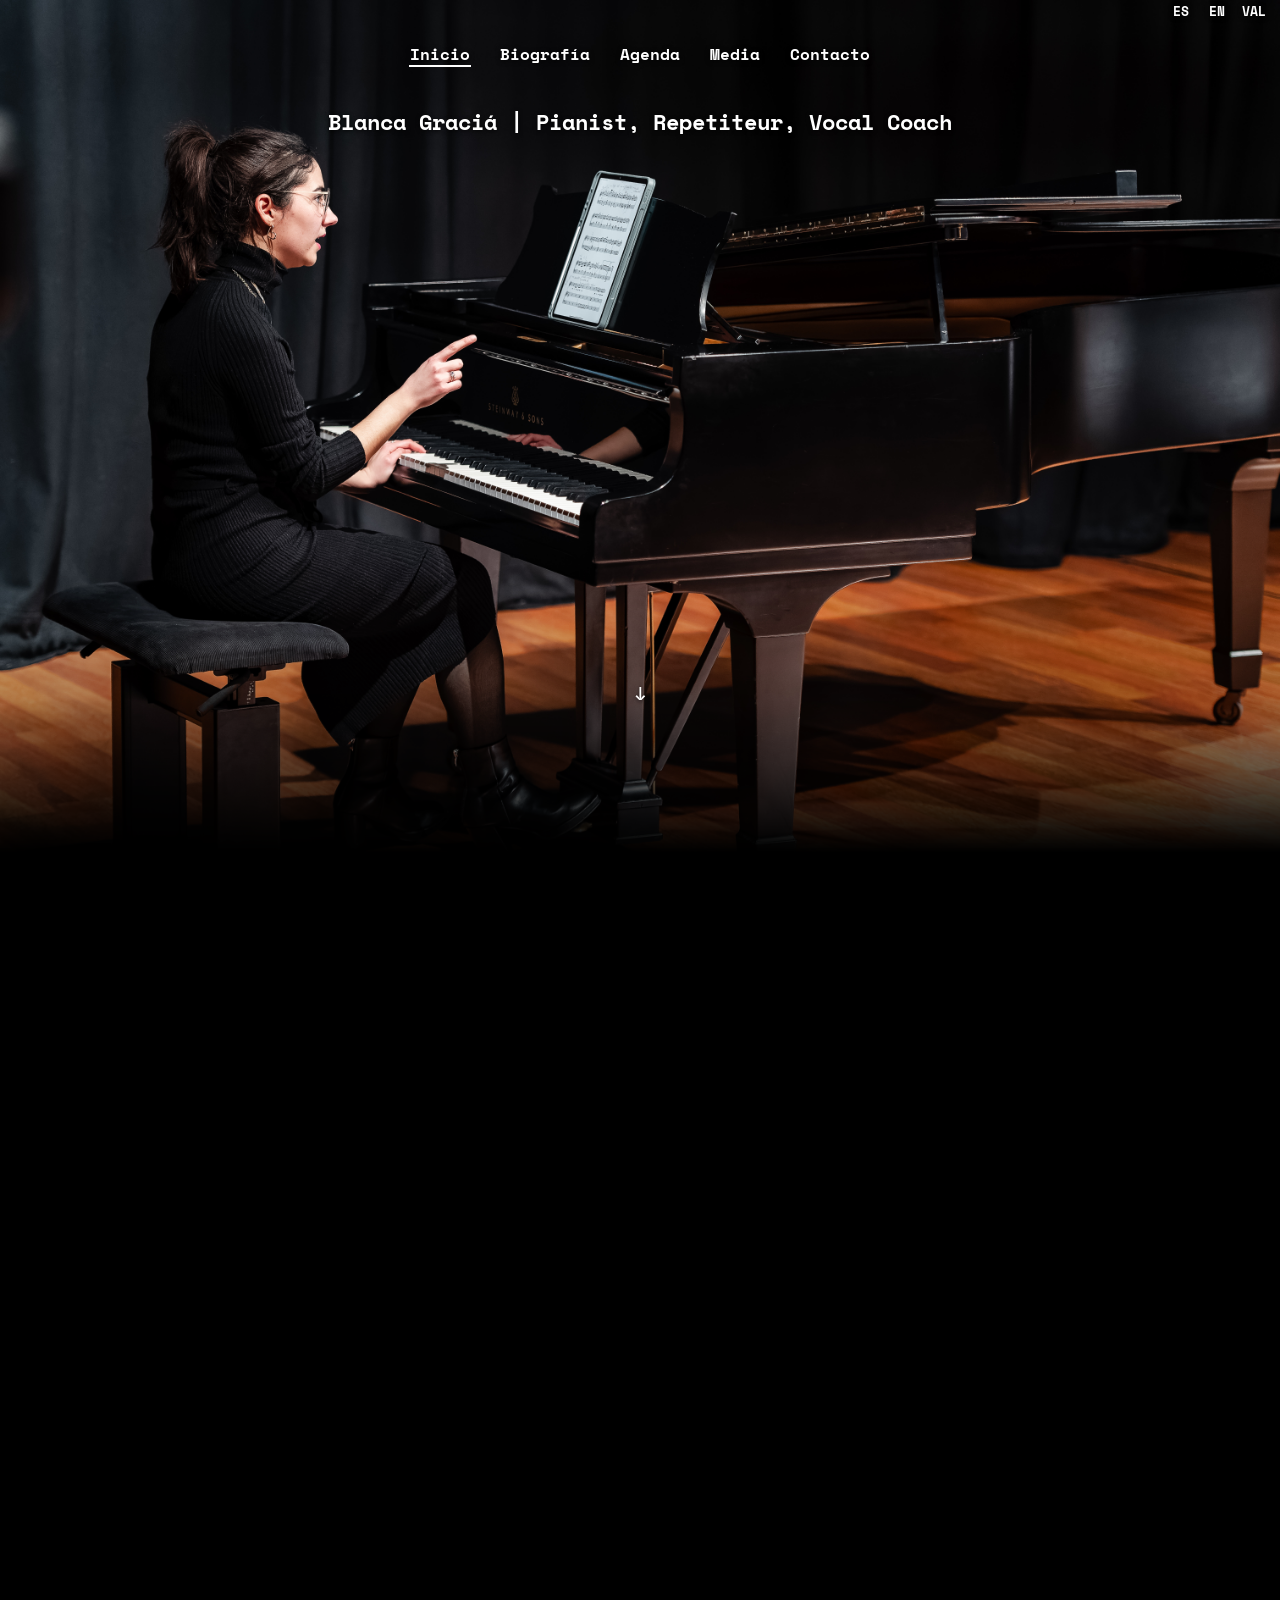
==== index.html @ 93f9e302 "Sitio web con panel de administracion Decap CMS" ====
<!DOCTYPE html>
<html lang="es">
<head>
  <meta charset="UTF-8">
  <meta name="viewport" content="width=device-width, initial-scale=1.0">
  <meta name="description" content="Página personal de Blanca Graciá Rodríguez">
  <title>Blanca Graciá Rodríguez</title>
  <link rel="stylesheet" href="interactive.css">
  <link rel="stylesheet" href="header-image.css">
  <link rel="stylesheet" href="features.css">
  <link rel="stylesheet" href="theme.css">
  <link rel="stylesheet" href="professional-theme.css">
  <link rel="stylesheet" href="about-background.css">
  <link rel="stylesheet" href="header-role.css">
  <link rel="stylesheet" href="about-layout-fix.css">
  <link rel="stylesheet" href="about-flow.css">
  <link rel="stylesheet" href="unified-color.css">
  <link rel="stylesheet" href="image-blend.css">
  <link rel="stylesheet" href="intro-transition.css">
  <link rel="stylesheet" href="arrow-style.css">
  <link rel="stylesheet" href="auditions.css">
  <link rel="stylesheet" href="auditions-large.css">
  <link rel="stylesheet" href="dot-equal.css">
  <link rel="stylesheet" href="arrow-navigation.css">
  <link rel="stylesheet" href="about-unified-palette.css">
  <link rel="stylesheet" href="full-about-layout.css">
  <link rel="stylesheet" href="free-scroll.css">
  <link rel="stylesheet" href="final-transition.css">
  <link rel="stylesheet" href="past-events.css">
  <link rel="stylesheet" href="schedule.css">
  <link rel="stylesheet" href="full-calendar.css">
  <link rel="stylesheet" href="calendar-logo.css">
  <link rel="stylesheet" href="schedule-hint.css">
  <link rel="stylesheet" href="previous-events-card.css">
  <link rel="stylesheet" href="notion-link.css">
  <link rel="stylesheet" href="social-logos.css">
  <link rel="stylesheet" href="contact-socials.css">
  <link rel="stylesheet" href="gmail-logo.css">
  <link rel="stylesheet" href="contact-centered.css">
  <link rel="stylesheet" href="contact-rounded.css">
  <link rel="stylesheet" href="all-sections-rounded.css">
  <link rel="stylesheet" href="contact-logos-flat.css">
  <link rel="stylesheet" href="contact-logos-only.css">
  <link rel="stylesheet" href="flat-sections.css">
  <link rel="stylesheet" href="all-frames-flat.css">
  <link rel="stylesheet" href="home-panel.css">
  <link rel="stylesheet" href="home-role.css">
  <link rel="stylesheet" href="home-jump.css">
  <link rel="stylesheet" href="stable-rendering.css">
  <link rel="stylesheet" href="home-title-role.css">
  <link rel="stylesheet" href="home-screen-safe.css">
  <link rel="stylesheet" href="home-photo-target.css">
  <link rel="stylesheet" href="home-photo-small.css">
  <link rel="stylesheet" href="about-stable.css">
  <link rel="stylesheet" href="smooth-experience.css">
  <link rel="stylesheet" href="home-original-final.css">
  <link rel="stylesheet" href="home-role-interaction.css">
  <link rel="stylesheet" href="home-role-scroll.css">
  <link rel="stylesheet" href="home-photo.css">
  <link rel="stylesheet" href="home-photo-fit.css">
  <link rel="stylesheet" href="home-original-fit.css">
  <link rel="stylesheet" href="home-image-huge.css">
  <link rel="stylesheet" href="home-color-eight.css">
  <link rel="stylesheet" href="home-no-blue.css">
  <link rel="stylesheet" href="home-only-image.css">
  <link rel="stylesheet" href="home-images-top.css">
  <link rel="stylesheet" href="home-schedule-copy.css">
  <link rel="stylesheet" href="home-schedule-background.css">
  <link rel="stylesheet" href="home-schedule-background-fit.css">
  <link rel="stylesheet" href="home-image-adjusted.css">
  <link rel="stylesheet" href="home-photo-all-edges.css">
  <link rel="stylesheet" href="home-photo-palette-blend.css">
  <link rel="stylesheet" href="home-final-fade.css">
  <link rel="stylesheet" href="home-collages.css">
  <link rel="stylesheet" href="collage-toggle-fade.css">
  <link rel="stylesheet" href="collage-close.css">
  <link rel="stylesheet" href="title-photo-toggle.css">
  <link rel="stylesheet" href="vertical-collage-layout.css">
  <link rel="stylesheet" href="vertical-arrow-final.css">
  <link rel="stylesheet" href="home-width-full.css">
  <link rel="stylesheet" href="home-tall-enough.css">
  <link rel="stylesheet" href="home-visible-huge.css">
  <link rel="stylesheet" href="home-palette-safe.css">
  <link rel="stylesheet" href="home-original-size.css">
  <link rel="stylesheet" href="home-image-final-fit.css">
  <link rel="stylesheet" href="home-photo-bottom-fade.css">
  <link rel="stylesheet" href="home-no-bottom-fade.css">
  <link rel="stylesheet" href="home-scroll-space.css">
  <link rel="stylesheet" href="top-role.css">
  <link rel="stylesheet" href="restore-about-photo.css">
  <link rel="stylesheet" href="about-photo-visible.css">
  <link rel="stylesheet" href="no-frames.css">
  <link rel="stylesheet" href="header-fade.css">
  <link rel="stylesheet" href="subtle-transitions.css">
  <link rel="stylesheet" href="directional-transitions.css">
  <link rel="stylesheet" href="real-slide-transitions.css">
  <link rel="stylesheet" href="center-sections.css">
  <link rel="stylesheet" href="gallery.css">
  <link rel="stylesheet" href="gallery-full-images.css">
  <link rel="stylesheet" href="gallery-from-auditions.css">
  <link rel="stylesheet" href="gallery-four.css">
  <link rel="stylesheet" href="gallery-arrow-down.css">
  <link rel="stylesheet" href="gallery-size-before.css">
  <link rel="stylesheet" href="gallery-one-second.css">
  <link rel="stylesheet" href="gallery-final-layout.css">
  <link rel="stylesheet" href="gallery-showcase.css">
  <link rel="stylesheet" href="gallery-isolated.css">
  <link rel="stylesheet" href="auditions-gallery-fade.css">
  <link rel="stylesheet" href="gallery-black-white.css">
  <link rel="stylesheet" href="protect-gallery.css">
  <link rel="stylesheet" href="all-panels-fade.css">
  <link rel="stylesheet" href="exit-notice.css">
  <link rel="stylesheet" href="section-navigation-scroll.css">
  <link rel="stylesheet" href="photo-palette.css">
  <link rel="stylesheet" href="black-palette.css">
  <link rel="stylesheet" href="about-photos.css">
  <link rel="stylesheet" href="gallery-pages-transition.css">
  <link rel="stylesheet" href="mobile-fixes.css" media="(max-width: 700px)">
  <link rel="stylesheet" href="mobile-fixes-final.css?v=2" media="(max-width: 700px)">
  <link rel="stylesheet" href="mobile-agenda-image.css?v=1" media="(max-width: 700px)">
  <link rel="stylesheet" href="mobile-header-final.css" media="(max-width: 700px)">
  <link rel="stylesheet" href="mobile-header-size.css?v=3" media="(max-width: 700px)">
  <link rel="stylesheet" href="social-mobile.css" media="(max-width: 700px)">
  <link rel="stylesheet" href="mobile-background-final.css?v=1" media="(max-width: 700px)">
  <link rel="stylesheet" href="mobile-home-final.css?v=1" media="(max-width: 700px)">
  <link rel="stylesheet" href="mobile-fade-continuous.css?v=1" media="(max-width: 700px)">
  <link rel="stylesheet" href="mobile-position-final.css?v=1" media="(max-width: 700px)">
  <link rel="stylesheet" href="mobile-title-below.css?v=1" media="(max-width: 700px)">
  <link rel="stylesheet" href="profile-overlay-visibility.css">
  <link rel="stylesheet" href="profile-overlay-fade.css">
  <link rel="stylesheet" href="mobile-menu-baseline.css?v=1" media="(max-width: 700px)">
  <link rel="stylesheet" href="mobile-auditions-thumbs.css?v=2" media="(max-width: 700px)">
  <link rel="stylesheet" href="mobile-recordings-stack.css?v=1" media="(max-width: 700px)">
  <link rel="stylesheet" href="mobile-gallery-two.css?v=2" media="(max-width: 700px)">
  <link rel="stylesheet" href="gallery-two-layout.css?v=1">
  <link rel="stylesheet" href="mobile-nav-follow.css?v=1" media="(max-width: 700px)">
  <link rel="stylesheet" href="mobile-section-controls.css?v=1">
  <link rel="stylesheet" href="mobile-section-controls-final.css?v=1">
  <link rel="stylesheet" href="bio-back-fade.css?v=1">
  <link rel="stylesheet" href="mobile-home-controls-layout.css?v=1" media="(max-width: 700px)">
  <link rel="stylesheet" href="no-section-arrows.css">
  <link rel="stylesheet" href="desktop-content.css">
  <link rel="stylesheet" href="desktop-hide-mobile-controls.css">
</head>
<body>
  <div class="language-switcher" aria-label="Idioma"><button type="button" data-language="es" class="active">ES</button><button type="button" data-language="en">EN</button><button type="button" data-language="va">VAL</button></div>
  <main class="site-shell">
    <header class="site-header"><img class="profile-image" src="images/ESTA%20SEGURO.JPG" alt="Blanca Graciá Rodríguez"><button class="home-about-arrow" type="button" aria-label="Ir a Biografía">↓</button></header><div class="profile-overlay"><h1>Blanca Graciá | Pianist, Repetiteur, Vocal Coach</h1></div>
    <nav class="section-nav" aria-label="Apartados principales" role="tablist"><button type="button" data-panel="sobre-mi" role="tab">Sobre mí</button><button type="button" data-panel="agenda" role="tab">Agenda</button><button type="button" data-panel="redes" role="tab">Media</button><button type="button" data-panel="contacto" role="tab">Contacto</button></nav>
    <section class="content-panel" data-content="sobre-mi" role="tabpanel"><div class="about-intro"><h2>Sobre mí</h2><p>Formada en el Conservatorio Profesional de Elda “Ana María Sánchez”, continuó sus estudios superiores en el Conservatorio Superior de Música “Joaquín Rodrigo” de Valencia, donde se graduó en la especialidad de Piano con honores. Su inquietud artística la llevó a ampliar su formación en Alemania y posteriormente en el Conservatorio Real de Amberes, donde obtuvo el Máster en Acompañamiento Vocal y Lied con matrícula de honor bajo la dirección de Jeanne-Minette Cilliers.</p><p>Su trayectoria profesional ha experimentado un notable crecimiento en los últimos años. Ha formado parte del Programa para Jóvenes Artistas 2023–2024 del National Opera Studio de Londres y, recientemente, ha desarrollado su labor como pianista repetidora en la English National Opera durante la temporada 2025–2026. En este contexto, ha participado en diversas producciones operísticas bajo la dirección de reconocidos maestros como Julia Jones, Marie Jacquot, Clelia Cafiero, Yi-Chen Li, Matthew Kofi Waldren y Kerem Hasan, entre otros.</p><p>Como intérprete especializada en Lied, Blanca Graciá Rodríguez ha actuado en destacados festivales internacionales como el Oxford Lieder Festival, SongEasel o el Hidalgo Festival de Múnich. Asimismo, ha sido reconocida en diversos certámenes, siendo finalista en el II Certamen Internacional de Lied y Canción (España, 2018), en el Concurso Galantes Talanti (Letonia, 2022) y en los Ashburnham English Song Awards (2025), además de obtener el tercer premio en el International Music Competition France en 2022.</p><p>Con esta designación, Elda reconoce el talento, la proyección internacional y la excelencia artística de una música local que llevará su experiencia y sensibilidad al frente del pasodoble <em>Idella</em>, aportando una nueva dimensión a este acto tan esperado y querido por el público.</p><button class="about-down-button" type="button" aria-controls="about-photo-reveal" aria-expanded="false" aria-label="Mostrar foto">↓</button></div><div id="about-photo-reveal" class="about-photo-reveal" hidden><img class="about-photo" src="images/Blanca_Color-6.jpg" alt="Retrato de Blanca Graciá Rodríguez"></div><button class="auditions-dot" type="button" aria-controls="auditions-section" aria-expanded="false" aria-label="Mostrar audiciones">→</button><section id="auditions-section" class="auditions-section" hidden><h3>Audiciones</h3><div class="auditions-grid"><a href="https://youtu.be/GKI2NcM75Xw?si=i7mkodE8K7sJrise" target="_blank" rel="noopener noreferrer"><img src="https://img.youtube.com/vi/GKI2NcM75Xw/hqdefault.jpg" alt="Ver audición 1 en YouTube"><span>Audición 1</span></a><a href="https://youtu.be/kO8jUgePnX4" target="_blank" rel="noopener noreferrer"><img src="https://img.youtube.com/vi/kO8jUgePnX4/hqdefault.jpg" alt="Ver audición 2 en YouTube"><span>Audición 2</span></a></div></section></section>
    <section class="content-panel" data-content="agenda" role="tabpanel" hidden><p class="panel-kicker">02 · Próximamente</p><h2>Agenda</h2><p>Consulta mis próximos eventos, reuniones y espacios disponibles.</p><div class="agenda-grid"><article class="agenda-card"><time>[DÍA · FECHA]</time><strong>[Evento o reunión]</strong><span>[Hora y lugar]</span></article><article class="agenda-card"><time>[DÍA · FECHA]</time><strong>[Evento o reunión]</strong><span>[Hora y lugar]</span></article><article class="agenda-card"><time>[DÍA · FECHA]</time><strong>[Evento o reunión]</strong><span>[Hora y lugar]</span></article></div></section>
    <section class="content-panel" data-content="redes" role="tabpanel" hidden><p class="panel-kicker">03 · Conecta</p><h2>Redes Sociales</h2><p>Encuéntrame también en estos espacios.</p><div class="social-grid"><a class="social-link" href="#"><svg class="social-logo linkedin-logo" viewBox="0 0 24 24" aria-hidden="true"><rect x="2" y="2" width="20" height="20" rx="4"/><text x="12" y="15.5" text-anchor="middle" font-size="12" font-weight="700" font-family="Arial, Helvetica, sans-serif">in</text></svg><strong>LinkedIn</strong><span>[Añadir perfil]</span></a><a class="social-link" href="#"><svg class="social-logo instagram-logo" viewBox="0 0 24 24" aria-hidden="true"><rect x="3" y="3" width="18" height="18" rx="5"/><circle class="brand-ring" cx="12" cy="12" r="4.2"/><circle class="brand-dot" cx="16.9" cy="7.1" r="1.4"/></svg><strong>Instagram</strong><span>[Añadir usuario]</span></a><a class="social-link" href="#"><svg class="social-logo facebook-logo" viewBox="0 0 24 24" aria-hidden="true"><circle cx="12" cy="12" r="10"/><text x="12" y="16.2" text-anchor="middle" font-size="14" font-weight="700" font-family="Arial, Helvetica, sans-serif">f</text></svg><strong>Facebook</strong><span>[Añadir página]</span></a><a class="social-link" href="#"><svg class="social-logo youtube-logo" viewBox="0 0 24 24" aria-hidden="true"><rect x="2" y="2" width="20" height="20" rx="5"/><path class="yt-triangle" d="M10.5 8.7 16 12l-5.5 3.3Z"/></svg><strong>YouTube</strong><span>[Añadir canal]</span></a></div></section>
    <section class="content-panel" data-content="contacto" role="tabpanel" hidden><p class="panel-kicker">05 · Hablemos</p><h2>Contacto</h2><p>¿Tienes una idea, una propuesta o simplemente quieres saludar? Puedes escribirme mediante este formulario.</p><form class="contact-form" action="https://formsubmit.co/gr_blanca@hotmail.es" method="POST"><input type="hidden" name="_subject" value="Nuevo mensaje desde la web de Blanca Graciá"><input type="hidden" name="_captcha" value="false"><label>Nombre<input type="text" name="nombre" required placeholder="Tu nombre"></label><label>Email<input type="email" name="email" required placeholder="tu@email.com"></label><label>Mensaje<textarea name="mensaje" required placeholder="Escribe tu mensaje"></textarea></label><button type="submit">Enviar mensaje</button></form></section>
  </main>
  <script type="module" src="app.js"></script>
  <script src="https://identity.netlify.com/v1/netlify-identity-widget.js"></script>
  <script>
    if (window.netlifyIdentity) {
      window.netlifyIdentity.on('init', (user) => {
        if (!user) {
          window.netlifyIdentity.on('login', () => { document.location.href = '/admin/'; });
        }
      });
    }
  </script>
</body>
</html>
---- interactive.css ----
@import url('https://fonts.googleapis.com/css2?family=DM+Sans:wght@400;500;600;700&family=Libre+Baskerville:wght@400;700&display=swap');
:root{--ink:#17252a;--muted:#657579;--accent:#c45d45;--accent-soft:#f3e6df;--line:#dce5e3;--paper:#fffdf9;--bg:#e8eeec}*{box-sizing:border-box}html{background:var(--bg)}body{min-height:100vh;margin:0;color:var(--ink);background:var(--bg);font:14px/1.6 "DM Sans",sans-serif}.site-shell{width:min(100% - 32px,1100px);margin:34px auto}.site-header{display:flex;align-items:end;justify-content:space-between;gap:28px;padding:26px 34px 30px;background:var(--paper);border-bottom:1px solid var(--ink)}.eyebrow{margin:0 0 12px;color:var(--accent);font-size:10px;font-weight:700;letter-spacing:.2em}.site-header h1{margin:0;font:400 clamp(34px,6vw,70px)/1.04 "Libre Baskerville",serif;letter-spacing:-.04em}.site-header p:last-child{margin:14px 0 0;color:var(--muted);font-size:15px}.header-mark{display:grid;width:74px;height:74px;flex:0 0 auto;place-items:center;border:1px solid var(--accent);border-radius:50%;color:var(--accent);font:21px "Libre Baskerville",serif}.section-nav{display:flex;gap:0;overflow-x:auto;background:var(--ink)}.section-nav button{position:relative;min-height:58px;padding:0 20px;border:0;border-right:1px solid #ffffff26;color:#dfe8e5;background:transparent;font:600 11px "DM Sans",sans-serif;letter-spacing:.08em;white-space:nowrap;cursor:pointer}.section-nav button:hover,.section-nav button:focus-visible{color:#fff;background:var(--accent)}.section-nav button.active{color:#fff;background:var(--accent)}.section-nav button.active:after{content:"";position:absolute;right:20px;bottom:8px;left:20px;height:2px;background:#fff}.content-panel{min-height:520px;padding:54px 64px;background:var(--paper);animation:panel-in .4s ease both}.content-panel[hidden]{display:none}@keyframes panel-in{from{opacity:0;transform:translateY(10px)}to{opacity:1;transform:translateY(0)}}.panel-kicker{margin:0 0 10px;color:var(--accent);font-size:10px;font-weight:700;letter-spacing:.18em;text-transform:uppercase}.content-panel h2{margin:0 0 22px;font:400 clamp(30px,4vw,48px)/1.1 "Libre Baskerville",serif}.content-panel>p{max-width:660px;color:var(--muted);font-size:16px}.about-layout{display:grid;grid-template-columns:1fr 280px;gap:70px;align-items:start}.about-note{padding:22px;border-left:3px solid var(--accent);background:var(--accent-soft);color:var(--muted)}.about-note strong{display:block;margin-bottom:7px;color:var(--ink)}.agenda-grid{display:grid;grid-template-columns:repeat(3,1fr);gap:14px;margin-top:34px}.agenda-card{min-height:150px;padding:20px;border:1px solid var(--line);background:#fff}.agenda-card time{display:block;margin-bottom:14px;color:var(--accent);font-size:11px;font-weight:700}.agenda-card strong{display:block;margin-bottom:7px;font-family:"Libre Baskerville",serif}.agenda-card span{color:var(--muted);font-size:12px}.social-grid{display:grid;grid-template-columns:repeat(3,1fr);gap:14px;margin-top:34px}.social-link{display:block;padding:22px;border:1px solid var(--line);color:var(--ink);text-decoration:none}.social-link:hover{border-color:var(--accent);background:var(--accent-soft)}.social-link strong{display:block;margin-bottom:6px;color:var(--accent)}.social-link span{color:var(--muted);font-size:12px}.opinions-grid{display:grid;grid-template-columns:repeat(2,1fr);gap:18px;margin-top:34px}.opinion{margin:0;padding:25px;background:var(--accent-soft);font:15px/1.7 "Libre Baskerville",serif}.opinion cite{display:block;margin-top:18px;color:var(--accent);font:700 11px "DM Sans",sans-serif;font-style:normal}.contact-layout{display:grid;grid-template-columns:1fr 1fr;gap:18px;margin-top:34px}.contact-card{padding:25px;border:1px solid var(--line)}.contact-card strong{display:block;margin-bottom:5px;color:var(--accent);font-size:11px;letter-spacing:.08em;text-transform:uppercase}.contact-card span{color:var(--muted)}.site-footer{padding:18px 0;color:var(--muted);font-size:11px;text-align:right}@media(max-width:700px){.site-shell{width:100%;margin:0}.site-header{padding:26px 22px}.header-mark{width:54px;height:54px;font-size:16px}.section-nav{padding:0 8px}.section-nav button{padding:0 13px;font-size:10px}.section-nav button.active:after{right:13px;left:13px}.content-panel{min-height:calc(100vh - 180px);padding:38px 24px}.about-layout,.contact-layout{grid-template-columns:1fr;gap:28px}.agenda-grid,.social-grid,.opinions-grid{grid-template-columns:1fr;margin-top:26px}.agenda-card{min-height:0}.site-footer{padding:18px 24px}}
---- header-image.css ----
.site-header{display:block;padding:0;border-bottom:1px solid var(--ink);background:var(--paper)}.profile-image{display:block;width:100%;height:min(430px,48vw);object-fit:cover;object-position:center}.site-header + .section-nav{margin-top:0}@media(max-width:700px){.profile-image{height:58vw;min-height:220px;object-position:center}}
---- features.css ----
.section-nav{justify-content:center}.language-switcher{position:fixed;top:18px;right:22px;z-index:10;display:flex;gap:4px}.language-switcher button{padding:5px 7px;border:1px solid var(--line);color:var(--muted);background:var(--paper);font:700 10px "DM Sans",sans-serif;cursor:pointer}.language-switcher button.active,.language-switcher button:hover{border-color:var(--accent);color:#fff;background:var(--accent)}.contact-form{display:grid;gap:18px;max-width:680px;margin:32px 0}.contact-form label{display:grid;gap:7px;color:var(--ink);font-size:11px;font-weight:700;letter-spacing:.08em;text-transform:uppercase}.contact-form input,.contact-form textarea{width:100%;padding:13px 14px;border:1px solid var(--line);border-radius:0;color:var(--ink);background:#fff;font:14px "DM Sans",sans-serif}.contact-form textarea{min-height:130px;resize:vertical}.contact-form input:focus,.contact-form textarea:focus{outline:2px solid var(--accent);border-color:var(--accent)}.contact-form button{justify-self:start;padding:13px 20px;border:0;color:#fff;background:var(--ink);font:700 11px "DM Sans",sans-serif;letter-spacing:.08em;text-transform:uppercase;cursor:pointer}.contact-form button:hover{background:var(--accent)}@media(max-width:700px){.language-switcher{top:12px;right:12px}.contact-form{margin-top:26px}.section-nav{justify-content:flex-start}}
.site-shell{position:relative;width:100%;max-width:none;margin:0}.section-nav{position:absolute;top:18px;left:18px;z-index:5;display:flex;justify-content:flex-start;gap:4px;background:transparent!important}.section-nav button{position:relative;flex:0 0 auto;padding:6px 9px;border:0!important;color:#fff;background:transparent!important;font-family:"Space Mono",monospace;font-size:10px;text-shadow:0 1px 5px rgba(0,0,0,.9);transition:color .2s ease,transform .2s ease}.section-nav button:before{content:"";position:absolute;right:9px;bottom:1px;left:9px;height:2px;background:var(--accent);transform:scaleX(0);transform-origin:center;transition:transform .2s ease}.section-nav button:hover,.section-nav button:focus-visible{color:var(--accent);background:transparent!important;box-shadow:none;transform:translateY(-2px)}.section-nav button:hover:before,.section-nav button:focus-visible:before,.section-nav button.active:before{transform:scaleX(1)}.section-nav button.active{color:#fff;background:transparent!important;box-shadow:none}.language-switcher,.language-switcher button{background:transparent!important}.language-switcher button{border:0!important;color:#fff;text-shadow:0 1px 5px rgba(0,0,0,.9);transition:color .2s ease,transform .2s ease}.language-switcher button:hover,.language-switcher button:focus-visible{color:var(--accent);transform:translateY(-2px)}@media(max-width:700px){.section-nav{top:12px;left:8px;max-width:calc(100% - 16px);flex-wrap:wrap}.section-nav button{padding:5px 6px;font-size:9px}.section-nav button:before{right:6px;left:6px}}
---- theme.css ----
@import url('https://fonts.googleapis.com/css2?family=Caveat:wght@400;500;600;700&family=Dancing+Script:wght@500;600;700&display=swap');
:root{--ink:#132c39;--muted:#536f77;--accent:#78b8bb;--accent-soft:#d9eceb;--line:#b7d2d2;--paper:#edf6f4;--bg:#163443}body{background:linear-gradient(135deg,#102b3a 0%,#275968 52%,#5c9595 100%);font-family:"Caveat",cursive;font-size:19px}.site-shell{background:transparent}.site-header{background:rgba(237,246,244,.94);border-bottom-color:var(--accent)}.section-nav{background:#102b3a}.section-nav button{font-family:"Caveat",cursive;font-size:19px;font-weight:600;letter-spacing:0}.content-panel{background:rgba(237,246,244,.96)}.content-panel h2{font-family:"Dancing Script",cursive;font-size:clamp(40px,5vw,62px);font-weight:600;letter-spacing:0}.panel-kicker{font-family:"Caveat",cursive;font-size:17px;letter-spacing:.05em}.content-panel>p{font-size:21px}.about-note,.agenda-card,.social-link,.opinion,.contact-card{font-family:"Caveat",cursive}.about-note strong,.agenda-card strong,.social-link strong,.contact-card strong{font-family:"Dancing Script",cursive;font-size:25px}.agenda-card span,.social-link span,.contact-card span{font-size:18px}.opinion{font-size:21px}.opinion cite{font-family:"Caveat",cursive;font-size:17px}.contact-form label{font-family:"Caveat",cursive;font-size:18px;letter-spacing:0}.contact-form input,.contact-form textarea{font-family:"Caveat",cursive;font-size:19px;background:#f8fcfb}.contact-form button{font-family:"Caveat",cursive;font-size:19px;letter-spacing:0;background:var(--ink)}.contact-form button:hover,.section-nav button:hover,.section-nav button:focus-visible,.section-nav button.active{background:#4b8e94}.language-switcher button{font-family:"Caveat",cursive;font-size:17px;background:var(--paper)}
---- professional-theme.css ----
@import url('https://fonts.googleapis.com/css2?family=Space+Mono:wght@400;700&display=swap');
:root{--ink:#102936;--muted:#536d78;--accent:#a86f7b;--accent-soft:#e8dfe1;--line:#b9cdd1;--paper:#f1f5f4;--bg:#183946}body{font-family:"Space Mono",monospace;font-size:13px;background:linear-gradient(135deg,#112b39 0%,#254f5d 55%,#6d9297 100%);color:var(--ink)}.site-header{background:rgba(241,245,244,.95);border-bottom-color:var(--accent)}.section-nav{background:#102936}.section-nav button{font-family:"Space Mono",monospace;font-size:11px;font-weight:700;letter-spacing:0}.content-panel{background:rgba(241,245,244,.97)}.content-panel h2{font-family:"Space Mono",monospace;font-size:clamp(25px,4vw,42px);font-weight:700;letter-spacing:-.04em}.panel-kicker{font-family:"Space Mono",monospace;font-size:10px;letter-spacing:.08em}.content-panel>p{font-size:13px}.about-layout{grid-template-columns:minmax(0,1fr) minmax(180px,260px) minmax(180px,240px);gap:36px}.about-photo{width:100%;height:330px;object-fit:cover;object-position:center top;border:1px solid var(--line);box-shadow:10px 10px 0 var(--accent)}.about-note,.agenda-card,.social-link,.opinion,.contact-card{font-family:"Space Mono",monospace}.about-note strong,.agenda-card strong,.social-link strong,.contact-card strong{font-family:"Space Mono",monospace;font-size:13px}.agenda-card span,.social-link span,.contact-card span,.opinion cite{font-size:11px}.opinion{font-size:13px}.opinion cite{font-family:"Space Mono",monospace}.contact-form label{font-family:"Space Mono",monospace;font-size:11px;letter-spacing:0}.contact-form input,.contact-form textarea{font-family:"Space Mono",monospace;font-size:13px}.contact-form button{font-family:"Space Mono",monospace;font-size:11px;letter-spacing:0;background:var(--ink)}.contact-form button:hover,.section-nav button:hover,.section-nav button:focus-visible,.section-nav button.active{background:#a86f7b}.language-switcher button{font-family:"Space Mono",monospace;font-size:10px;background:var(--paper)}@media(max-width:700px){.about-layout{grid-template-columns:1fr;gap:25px}.about-photo{height:min(420px,105vw);max-width:420px}.about-note{order:3}}
---- about-background.css ----
[data-content="sobre-mi"]{position:relative;isolation:isolate;overflow:hidden;color:#fff;background:linear-gradient(90deg,rgba(8,28,39,.86) 0%,rgba(8,28,39,.58) 42%,rgba(8,28,39,.12) 100%),url("images/Blanca_Color-6.jpg") center/cover no-repeat}.about-layout{grid-template-columns:minmax(0,1fr) minmax(220px,300px);gap:42px;align-items:start}.about-photo{display:none}.about-note{background:rgba(241,245,244,.9);color:var(--ink);border-left-color:var(--accent)}[data-content="sobre-mi"] h2,[data-content="sobre-mi"] p,[data-content="sobre-mi"] .panel-kicker{position:relative;z-index:1}[data-content="sobre-mi"] h2{color:#fff}[data-content="sobre-mi"] .about-layout>div>p{max-width:600px;color:#eef5f4}.about-note strong{color:var(--accent)}@media(max-width:700px){[data-content="sobre-mi"]{background-position:58% center;background-image:linear-gradient(180deg,rgba(8,28,39,.86) 0%,rgba(8,28,39,.4) 62%,rgba(8,28,39,.72) 100%),url("images/Blanca_Color-6.jpg")}.about-layout{grid-template-columns:1fr;gap:25px}}
---- header-role.css ----
.site-header{position:relative;overflow:hidden}.header-role{position:absolute;top:calc(56% + 28px);left:calc(12% - 45px);z-index:2;margin:0;color:#000;text-shadow:0 1px 4px rgba(255,255,255,.65);font-family:"Dancing Script",cursive;font-size:clamp(48px,7vw,110px);font-weight:600;letter-spacing:0;line-height:1.08}@media(max-width:700px){.header-role{top:calc(54% + 28px);left:calc(9% - 45px);max-width:82%;font-size:38px;line-height:1.12}}
---- about-layout-fix.css ----
.site-header{border-bottom:0!important}[data-content="sobre-mi"]{margin-top:72px;min-height:600px;background-color:#102c3b;background-image:linear-gradient(90deg,rgba(8,28,39,.88) 0%,rgba(8,28,39,.48) 48%,rgba(8,28,39,.08) 100%),url("images/Blanca_Color-6.jpg");background-position:center;background-size:cover,auto 100%;background-repeat:no-repeat}.about-layout{grid-template-columns:minmax(0,1fr) minmax(220px,300px);align-items:start}.about-note{margin-top:18px}@media(max-width:700px){[data-content="sobre-mi"]{margin-top:48px;min-height:680px;background-image:linear-gradient(180deg,rgba(8,28,39,.9) 0%,rgba(8,28,39,.38) 58%,rgba(8,28,39,.76) 100%),url("images/Blanca_Color-6.jpg");background-position:center;background-size:cover,contain;background-repeat:no-repeat}.about-layout{grid-template-columns:1fr}.about-note{margin-top:0}}
---- about-flow.css ----
[data-content="sobre-mi"]{margin-top:72px;padding:0;background:transparent;overflow:hidden}.about-intro{padding:54px 64px 42px;background:linear-gradient(135deg,#102c3b 0%,#275968 58%,#5c9595 100%);color:#fff}.about-intro .panel-kicker{color:#b9d9d8}.about-intro h2{color:#fff}.about-intro>p:not(.panel-kicker){max-width:700px;color:#edf7f6}.about-intro .about-note{max-width:360px;margin:24px 0 0;background:rgba(237,246,244,.92);color:var(--ink)}.about-down-button{display:block;margin:38px auto 0;padding:4px 18px;border:1px solid rgba(255,255,255,.75);color:#fff;background:transparent;font:700 28px/1 "Space Mono",monospace;cursor:pointer;transition:transform .2s ease,color .2s ease,background .2s ease}.about-down-button:hover,.about-down-button:focus-visible{transform:translateY(5px);color:#102c3b;background:#fff;box-shadow:none}.about-photo-reveal{width:100%;margin:0;background:#102c3b;animation:about-photo-in .55s ease both}.about-photo-reveal[hidden]{display:none}@keyframes about-photo-in{from{opacity:0;transform:translateY(-12px)}to{opacity:1;transform:translateY(0)}}.about-photo-reveal .about-photo{display:block;width:100%;height:auto;max-height:none;object-fit:contain;margin:0;box-shadow:none;border:0}@media(max-width:700px){[data-content="sobre-mi"]{margin-top:48px}.about-intro{padding:38px 24px 32px}.about-down-button{margin-top:30px}}
---- unified-color.css ----
:root{--ink:#f4f8f7;--muted:#d4e2e1;--accent:#f4f8f7;--accent-soft:#295663;--line:rgba(244,248,247,.42);--paper:#295663;--bg:#295663}html,body{background:#295663;color:#f4f8f7}.content-panel,.site-header{background:#295663}.content-panel{color:#f4f8f7}.content-panel>p,.intro-section p,.timeline-item p,.agenda-card span,.social-link span,.contact-card span{color:#d4e2e1}.section-nav,.section-nav button,.language-switcher,.language-switcher button{background:transparent!important}.section-nav button,.language-switcher button{color:#f4f8f7}.section-nav button:hover,.section-nav button:focus-visible,.section-nav button.active,.language-switcher button:hover,.language-switcher button:focus-visible{color:#fff;background:transparent!important}.about-intro{background:#295663;color:#f4f8f7}.about-intro .panel-kicker,.panel-kicker{color:#f4f8f7}.about-intro>p:not(.panel-kicker){color:#d4e2e1}.about-note,.agenda-card,.social-link,.opinion,.contact-card,.contact-form input,.contact-form textarea{background:#295663;color:#f4f8f7;border-color:var(--line)}.about-note strong,.agenda-card strong,.social-link strong,.contact-card strong,.opinions-section cite{color:#f4f8f7}.social-link:hover{background:#295663;border-color:#fff}.contact-form input,.contact-form textarea{background:#295663}.contact-form button{background:#f4f8f7;color:#295663}.contact-form button:hover{background:#fff}.about-photo-reveal{background:#295663}.about-down-button{border-color:#f4f8f7;color:#f4f8f7}.about-down-button:hover,.about-down-button:focus-visible{background:#f4f8f7;color:#295663}.site-footer{background:#295663;color:#d4e2e1}
---- image-blend.css ----
.site-header{background:#295663;overflow:visible}.site-header:after{content:"";position:absolute;right:0;bottom:-90px;left:0;height:190px;z-index:1;pointer-events:none;background:linear-gradient(to bottom,rgba(41,86,99,0),#295663 76%,#295663 100%)}.about-photo-reveal{position:relative;overflow:hidden;background:#295663}.about-photo-reveal:before{content:"";position:absolute;top:0;right:0;left:0;height:22%;z-index:1;pointer-events:none;background:linear-gradient(to bottom,#295663 0%,rgba(41,86,99,.82) 35%,rgba(41,86,99,0) 100%)}.about-photo-reveal:after{content:"";position:absolute;right:0;bottom:0;left:0;height:18%;z-index:1;pointer-events:none;background:linear-gradient(to top,#295663 0%,rgba(41,86,99,.82) 38%,rgba(41,86,99,0) 100%)}.about-photo-reveal .about-photo{position:relative;z-index:0;display:block;width:100%;height:auto;margin:0;border:0;box-shadow:none;mask-image:linear-gradient(to bottom,transparent 0%,#000 13%,#000 87%,transparent 100%);-webkit-mask-image:linear-gradient(to bottom,transparent 0%,#000 13%,#000 87%,transparent 100%)}
---- intro-transition.css ----
.about-intro{position:relative;isolation:isolate}.about-intro:before{content:"";position:absolute;top:-90px;right:0;left:0;height:110px;z-index:-1;pointer-events:none;background:linear-gradient(to bottom,rgba(41,86,99,0) 0%,rgba(41,86,99,.5) 42%,#295663 100%)}@media(max-width:700px){.about-intro:before{top:-60px;height:80px}}
---- arrow-style.css ----
.about-down-button{width:24px;height:24px;margin:20px auto 0;padding:0;border:0;color:#fff;background:transparent;font:400 20px/24px "Space Mono",monospace;text-shadow:0 0 7px rgba(255,255,255,.8),0 2px 6px rgba(0,0,0,.4);transition:color .2s ease,transform .25s ease;text-decoration:none}.about-down-button:hover,.about-down-button:focus-visible{color:#fff;background:transparent;box-shadow:none;transform:translateY(2px) scale(1.3)}.about-down-button[aria-expanded="false"]{animation:dot-prompt 1.8s ease-in-out infinite}@keyframes dot-prompt{0%,100%{transform:scale(1)}50%{transform:scale(1.18)}}
---- auditions.css ----
.auditions-dot{display:block;width:24px;height:24px;margin:34px auto 0;padding:0;border:0;color:#fff;background:transparent;font:400 20px/24px "Space Mono",monospace;text-shadow:0 0 7px rgba(255,255,255,.8),0 2px 6px rgba(0,0,0,.4);cursor:pointer;transition:transform .25s ease}.auditions-dot:hover,.auditions-dot:focus-visible{color:#fff;background:transparent;box-shadow:none;transform:scale(1.3)}.auditions-section{padding:42px 64px 12px;background:#295663}.auditions-section[hidden]{display:none}.auditions-section h3{margin:0 0 25px;color:#fff;font:700 24px "Space Mono",monospace;text-align:center}.auditions-grid{display:grid;grid-template-columns:repeat(2,minmax(0,1fr));gap:34px}.auditions-grid a{display:grid;gap:12px;color:#fff;text-align:center;text-decoration:none}.auditions-grid img{display:block;width:100%;aspect-ratio:16/9;object-fit:cover;border:1px solid rgba(255,255,255,.45);transition:transform .25s ease,box-shadow .25s ease}.auditions-grid a:hover img,.auditions-grid a:focus-visible img{transform:translateY(-4px);box-shadow:0 8px 20px rgba(0,0,0,.3)}.auditions-grid span{font:700 12px "Space Mono",monospace}@media(max-width:700px){.auditions-dot{margin-top:28px}.auditions-section{padding:34px 24px 8px}.auditions-grid{grid-template-columns:1fr;gap:28px}}
---- auditions-large.css ----
.auditions-section{width:calc(100% + 128px);margin-left:-64px;padding:58px 64px 34px}.auditions-grid{width:100%;grid-template-columns:repeat(2,minmax(0,1fr));gap:48px}.auditions-grid a{width:100%}.auditions-grid img{width:100%;min-height:340px;aspect-ratio:16/9;object-fit:cover;border-width:2px}@media(max-width:700px){.auditions-section{width:calc(100% + 48px);margin-left:-24px;padding:42px 24px 24px}.auditions-grid{grid-template-columns:1fr;gap:30px}.auditions-grid img{min-height:0}}
---- dot-equal.css ----
.auditions-dot{display:none;margin-top:20px;transition:color .2s ease,transform .25s ease;text-decoration:none}.auditions-dot.is-unlocked{display:block}.auditions-dot[aria-expanded="false"]{animation:dot-prompt 1.8s ease-in-out infinite}@media(max-width:700px){.auditions-dot{margin-top:20px}}
---- arrow-navigation.css ----
.about-down-button,.auditions-dot{font-size:0!important;width:34px;height:34px;line-height:34px}.about-down-button{position:relative;top:-34px;z-index:10}.about-down-button:after{content:"↓";font:700 28px/34px "Space Mono",monospace}.auditions-dot:after{content:"→";font:700 28px/34px "Space Mono",monospace}.auditions-section:not([hidden]){animation:auditions-slide-right .65s cubic-bezier(.2,.8,.2,1) both}@keyframes auditions-slide-right{from{opacity:0;transform:translateX(90px)}to{opacity:1;transform:translateX(0)}}
---- about-unified-palette.css ----
[data-content="sobre-mi"]{background:#295663!important}.about-intro{background:#295663!important;overflow:visible}.about-photo-reveal{background:#295663!important}.about-down-button{z-index:20;visibility:visible;opacity:1}.about-photo-reveal:before{background:linear-gradient(to bottom,#295663 0%,rgba(41,86,99,.9) 45%,rgba(41,86,99,0) 100%)}
---- full-about-layout.css ----
[data-content="sobre-mi"]{width:100%;min-height:100vh;margin:0;padding:0;background:#295663}.about-intro{min-height:100vh;padding:clamp(64px,10vh,120px) clamp(70px,12vw,180px);display:flex;flex-direction:column;justify-content:center;background:#295663}.about-intro>p:not(.panel-kicker){max-width:900px}.about-down-button{position:absolute;top:50%;right:5%;margin:0;transform:translateY(-50%);z-index:20}.about-down-button:hover,.about-down-button:focus-visible{transform:translateY(-50%) scale(1.2)}.about-photo-reveal{width:100%;margin:0}.about-photo-reveal .about-photo{width:100%;height:auto;margin:0}@media(max-width:700px){.about-intro{padding:56px 54px 56px 24px}.about-down-button{right:10px}.about-intro>p:not(.panel-kicker){max-width:none}}
---- free-scroll.css ----
.about-down-button,.auditions-dot{display:none!important}.about-photo-reveal,.auditions-section{display:block!important}.about-photo-reveal[hidden],.auditions-section[hidden]{display:block!important}.about-photo-reveal,.auditions-section{width:100%;margin:0}.about-photo-reveal .about-photo{display:block;width:100%;height:auto;margin:0}.auditions-section{animation:none!important}
---- final-transition.css ----
.site-header:after{z-index:0}.about-intro{position:relative;z-index:2;isolation:isolate}.about-intro:before{content:"";position:absolute;top:-110px;right:0;left:0;height:130px;z-index:-1;pointer-events:none;background:linear-gradient(to bottom,rgba(41,86,99,0),rgba(41,86,99,.72) 38%,#295663 100%)}.about-down-button{position:relative;z-index:4;display:block;visibility:visible;opacity:1;color:#f4f8f7;text-shadow:0 2px 8px rgba(0,0,0,.55)}.about-down-button:hover,.about-down-button:focus-visible{color:#fff}@media(max-width:700px){.about-intro:before{top:-75px;height:95px}}
---- past-events.css ----
.past-events{margin-top:48px}.past-events h3{margin:0 0 18px;color:var(--ink);font:700 20px "Space Mono",monospace}.past-events-list{display:grid;grid-template-columns:repeat(2,minmax(0,1fr));gap:14px}.past-events-list article{display:grid;gap:5px;padding:18px;border:1px solid var(--line);background-image:linear-gradient(rgba(12,9,8,.42),rgba(12,9,8,.7));background-size:cover;background-position:center;min-height:160px;position:relative;overflow:hidden}.past-events-list article > *{position:relative;z-index:1}.past-events-list time{color:#f5e8dc;font-size:10px}.past-events-list strong{font-size:12px;color:#fff}.past-events-list span{color:#f1d9c5;font-size:11px}@media(max-width:700px){.past-events{margin-top:36px}.past-events-list{grid-template-columns:1fr}}
---- schedule.css ----
.schedule-section{margin:54px auto 0;padding-top:38px;border-top:1px solid var(--line);max-width:920px}.schedule-section h3{margin:0 0 25px;color:var(--ink);font:700 24px "Space Mono",monospace;text-align:center}.notion-preview{display:block;max-width:760px;margin:0 auto;color:#fff;text-decoration:none;background:#102936;border:1px solid rgba(255,255,255,.4);transition:transform .25s ease,box-shadow .25s ease}.notion-preview:hover,.notion-preview:focus-visible{transform:translateY(-4px);box-shadow:0 12px 28px rgba(0,0,0,.25)}.notion-preview-top{display:flex;justify-content:space-between;gap:20px;padding:16px 20px;border-bottom:1px solid rgba(255,255,255,.22)}.notion-preview-top span{font:700 10px "Space Mono",monospace;color:#d4e2e1}.notion-preview-top strong{font:700 14px "Space Mono",monospace}.notion-preview-calendar{display:grid;grid-template-columns:repeat(7,1fr);gap:10px;padding:24px}.notion-preview-calendar i{height:32px;border:1px solid rgba(255,255,255,.24);background:#295663}.notion-preview-calendar i:nth-child(3n){background:#5d8588}.notion-preview-link{display:block;padding:0 20px 17px;color:#d4e2e1;font-size:11px;text-align:right}.month-calendar{max-width:760px;margin:28px auto 0;padding:24px;border:1px solid var(--line);background:#295663}.month-controls{display:flex;align-items:center;justify-content:space-between;margin-bottom:20px}.month-controls button{width:34px;height:34px;padding:0;border:1px solid var(--line);color:#fff;background:transparent;font:16px "Space Mono",monospace;cursor:pointer}.month-controls button:hover{color:#295663;background:#fff;box-shadow:none}.month-label{font:700 15px "Space Mono",monospace;text-transform:capitalize}.month-weekdays,.month-days{display:grid;grid-template-columns:repeat(7,1fr);gap:8px}.month-weekdays{margin-bottom:8px;color:#d4e2e1;font-size:10px;text-align:center}.month-days span{display:grid;min-height:38px;place-items:center;border:1px solid rgba(255,255,255,.25);color:#fff;font-size:11px}.month-days span:empty{border-color:transparent}.month-days span:not(:empty):hover{background:rgba(255,255,255,.14)}@media(max-width:700px){.schedule-section{margin-top:38px;padding-top:28px}.notion-preview-calendar{gap:5px;padding:14px}.notion-preview-calendar i{height:24px}.month-calendar{padding:16px}.month-days span{min-height:32px;font-size:10px}}
---- full-calendar.css ----
.full-calendar-wrap{width:100%;margin:0 auto}.full-calendar{display:block;width:100%;height:clamp(720px,80vh,1000px);border:1px solid var(--line);background:#fff}.calendar-fallback{display:block;margin-top:14px;color:#fff;font:11px "Space Mono",monospace;text-align:right;text-decoration:underline}.calendar-fallback:hover{color:var(--accent)}
---- calendar-logo.css ----
.schedule-section h3{display:flex;align-items:center;justify-content:center;gap:10px}.calendar-logo-link{display:inline-flex;color:var(--ink);text-decoration:none;transition:transform .2s ease,color .2s ease}.calendar-icon{width:28px;height:28px;fill:none;stroke:currentColor;stroke-width:1.6;stroke-linecap:round;stroke-linejoin:round}.calendar-logo-link:hover,.calendar-logo-link:focus-visible{color:var(--accent);transform:scale(1.12)}.full-calendar-link{cursor:default}.calendar-preview-action{pointer-events:none}
---- schedule-hint.css ----
.schedule-title-link{display:inline-flex;align-items:center;gap:10px;padding-bottom:5px;border-bottom:2px solid transparent;color:var(--ink);text-decoration:none;opacity:1;transition:opacity .35s ease,color .35s ease,border-color .35s ease}.schedule-title-link:hover,.schedule-title-link:focus-visible{border-bottom-color:currentColor;opacity:.42}.schedule-title-link .calendar-logo-link{color:inherit}.schedule-hint{margin:12px 0 0;color:var(--muted);font:400 16px "Space Mono",monospace;text-align:center}.schedule-hint::after{content:" ↗";color:var(--accent)}
---- previous-events-card.css ----
.previous-events-card{position:relative;isolation:isolate;display:grid;gap:22px;width:min(100% - 40px,920px);margin:32px auto 0;padding:32px;overflow:hidden;color:#fff;background:linear-gradient(90deg,rgba(5,4,3,.78),rgba(5,4,3,.35)),url("images/collage%20/IMG_1472.PNG") center/cover no-repeat}.previous-events-card:after{content:"";position:absolute;inset:0;z-index:-1;background:linear-gradient(180deg,rgba(5,4,3,.12),rgba(5,4,3,.45));pointer-events:none}.previous-events-card h4{margin:0;text-align:center;font:700 25px/1.2 "Space Mono",monospace}.previous-events-list{display:grid;grid-template-columns:repeat(3,minmax(0,1fr));gap:14px}.previous-events-card article{display:grid;align-content:start;gap:12px;padding:18px;background:rgba(5,4,3,.74);border:1px solid rgba(255,255,255,.38)}.previous-events-card h5{margin:0 0 2px;font:700 15px/1.2 "Space Mono",monospace}.previous-events-card article div{display:grid;gap:3px}.previous-events-card .event-detail-label{color:#d4e2e1;font:700 10px "Space Mono",monospace;text-transform:uppercase}.previous-events-card strong{font-size:13px;font-weight:500;line-height:1.3}@media(max-width:700px){.previous-events-card{width:calc(100% - 40px);padding:28px 20px}.previous-events-list{grid-template-columns:1fr}.previous-events-card article{padding:18px}}
---- notion-link.css ----
.full-calendar-link{display:block;width:100%;min-height:620px;padding:30px;color:#fff;background:#102936;border:1px solid rgba(255,255,255,.4);text-decoration:none;transition:transform .25s ease,box-shadow .25s ease}.full-calendar-link:hover,.full-calendar-link:focus-visible{transform:translateY(-4px);box-shadow:0 14px 30px rgba(0,0,0,.25)}.calendar-preview-heading{display:flex;justify-content:space-between;gap:20px;padding-bottom:20px;border-bottom:1px solid rgba(255,255,255,.25)}.calendar-preview-heading span{font:10px "Space Mono",monospace;color:#d4e2e1}.calendar-preview-heading strong{font:700 16px "Space Mono",monospace}.calendar-preview-grid{display:grid;grid-template-columns:repeat(7,1fr);gap:10px;padding:32px 0}.calendar-preview-grid i{height:56px;border:1px solid rgba(255,255,255,.22);background:#295663}.calendar-preview-grid i:nth-child(4n){background:#5d8588}.calendar-preview-action{display:block;margin-top:370px;color:#fff;font:700 12px "Space Mono",monospace;text-align:center;text-decoration:underline}@media(max-width:700px){.full-calendar-link{min-height:520px;padding:20px}.calendar-preview-grid{gap:6px;padding:24px 0}.calendar-preview-grid i{height:38px}.calendar-preview-action{margin-top:250px;font-size:10px}}
---- social-logos.css ----
.social-link{display:grid;grid-template-columns:auto 1fr;column-gap:12px;align-items:center}.social-logo{grid-row:span 2;width:38px;height:38px;fill:none;stroke:currentColor;stroke-width:1.8;color:var(--ink)}.linkedin-logo{fill:currentColor;stroke:none}.linkedin-logo text,.facebook-logo text{fill:var(--paper);stroke:none;font:700 11px Arial,sans-serif}.facebook-logo{fill:currentColor;stroke:none}.facebook-logo text{font-size:15px}.instagram-logo circle:last-child{fill:currentColor;stroke:none}.social-link:hover .social-logo{color:var(--accent);transform:scale(1.08)}.social-logo{transition:color .2s ease,transform .2s ease}
---- contact-socials.css ----
.contact-social-reminder{display:flex;justify-content:center;align-items:center;gap:28px;margin:46px auto 0}.contact-social-reminder .social-link{display:block;padding:8px;border:0;background:transparent}.contact-social-reminder .social-logo{display:block;width:42px;height:42px}.contact-social-reminder .social-link:hover{background:transparent;border:0}.contact-social-reminder .social-link:hover .social-logo{transform:scale(1.15)}@media(max-width:700px){.contact-social-reminder{gap:20px;margin-top:34px}.contact-social-reminder .social-logo{width:36px;height:36px}}
---- gmail-logo.css ----
.gmail-logo{width:42px!important;height:42px!important;color:#fff!important}.gmail-link:hover .gmail-logo,.gmail-link:focus-visible .gmail-logo{color:#fff!important}@media(max-width:700px){.gmail-logo{width:36px!important;height:36px!important}}
---- contact-centered.css ----
[data-content="contacto"]{text-align:center}.contact-form{width:min(680px,100%);margin:32px auto}.contact-form button{justify-self:center}.contact-social-reminder{justify-content:center;width:100%;margin-left:auto;margin-right:auto}
---- contact-rounded.css ----
[data-content="contacto"]{background:rgba(41,86,99,.72);border-radius:30px;margin:28px auto;padding:clamp(34px,6vw,72px);box-shadow:0 18px 50px rgba(8,28,39,.2);backdrop-filter:blur(10px)}[data-content="contacto"] h2{font-size:clamp(30px,5vw,48px)}.contact-form{width:min(680px,100%);padding:28px;border:1px solid rgba(244,248,247,.28);border-radius:26px;background:rgba(16,41,54,.4);box-shadow:0 12px 34px rgba(8,28,39,.16)}.contact-form label{gap:9px;text-align:left}.contact-form input,.contact-form textarea{border:1px solid rgba(244,248,247,.34);border-radius:18px;background:rgba(241,245,244,.12);color:#fff;padding:15px 17px;transition:border-color .2s ease,background .2s ease,box-shadow .2s ease}.contact-form input::placeholder,.contact-form textarea::placeholder{color:rgba(244,248,247,.68)}.contact-form input:focus,.contact-form textarea:focus{outline:0;border-color:#fff;background:rgba(241,245,244,.18);box-shadow:0 0 0 4px rgba(244,248,247,.12)}.contact-form textarea{border-radius:22px}.contact-form button{border-radius:999px;padding:14px 24px;transition:transform .2s ease,box-shadow .2s ease,background .2s ease}.contact-form button:hover,.contact-form button:focus-visible{transform:translateY(-2px);box-shadow:0 8px 18px rgba(8,28,39,.3)}.contact-social-reminder{padding:14px 22px;border:1px solid rgba(244,248,247,.25);border-radius:999px;background:rgba(16,41,54,.28)}.contact-social-reminder .social-link{border-radius:50%;transition:background .2s ease,transform .2s ease}.contact-social-reminder .social-link:hover{background:rgba(244,248,247,.15);transform:translateY(-3px)}@media(max-width:700px){[data-content="contacto"]{margin:18px 12px;padding:34px 20px;border-radius:24px}.contact-form{padding:20px;border-radius:22px}.contact-social-reminder{gap:12px;padding:10px 16px}}
---- all-sections-rounded.css ----
.content-panel{margin:28px 16px;border:1px solid rgba(244,248,247,.18);border-radius:30px;overflow:hidden;box-shadow:0 18px 50px rgba(8,28,39,.18);background:rgba(41,86,99,.72)}.about-intro{border-radius:0;background:rgba(41,86,99,.72)}.agenda-grid,.social-grid,.past-events-list,.gallery-grid{gap:18px}.agenda-card,.social-link,.past-events-list article{border:1px solid rgba(244,248,247,.28);border-radius:22px;background:rgba(16,41,54,.28);box-shadow:0 8px 22px rgba(8,28,39,.12);transition:transform .2s ease,background .2s ease,border-color .2s ease}.agenda-card:hover,.social-link:hover,.past-events-list article:hover{transform:translateY(-4px);background:rgba(16,41,54,.42);border-color:rgba(244,248,247,.72)}.social-link{padding:24px}.gallery-section,.schedule-section{border-color:rgba(244,248,247,.24)}.gallery-grid a{border:1px solid rgba(244,248,247,.28);border-radius:22px;background:rgba(16,41,54,.28);overflow:hidden}.gallery-grid a:hover{border-color:rgba(244,248,247,.72);box-shadow:0 8px 22px rgba(8,28,39,.18)}.gallery-grid img{border-radius:21px}.auditions-section{border-radius:0}.auditions-grid a{border-radius:22px;overflow:hidden;background:rgba(16,41,54,.28)}.auditions-grid img{border:1px solid rgba(244,248,247,.28);border-radius:22px}.auditions-grid a:hover img{border-color:rgba(244,248,247,.72)}.schedule-section{border-radius:0}.month-calendar{border-radius:24px}.month-controls button{border-radius:50%}.full-calendar-link{border-radius:24px}.about-note{border-radius:22px}.about-photo-reveal{border-radius:0}@media(max-width:700px){.content-panel{margin:18px 10px;border-radius:24px}.agenda-card,.social-link,.past-events-list article,.gallery-grid a,.auditions-grid a,.auditions-grid img{border-radius:18px}.gallery-grid img{border-radius:17px}}
---- contact-logos-flat.css ----
.contact-social-reminder .social-link{border:0!important;border-radius:0!important;background:transparent!important;padding:8px}.contact-social-reminder .social-link:hover,.contact-social-reminder .social-link:focus-visible{border:0!important;border-radius:0!important;background:transparent!important;box-shadow:none}.contact-social-reminder .social-logo{border-radius:0;transition:transform .2s ease}.contact-social-reminder .social-link:hover .social-logo,.contact-social-reminder .social-link:focus-visible .social-logo{transform:scale(1.15)}
---- contact-logos-only.css ----
.contact-social-reminder{display:flex;align-items:center;justify-content:center;gap:28px;margin:46px auto 0;padding:0;border:0;border-radius:0;background:transparent!important;box-shadow:none}.contact-social-reminder .social-link{padding:8px;border:0!important;border-radius:0!important;background:transparent!important;box-shadow:none}.contact-social-reminder .social-logo{display:block}.contact-social-reminder .social-link:hover,.contact-social-reminder .social-link:focus-visible{background:transparent!important;border:0!important;box-shadow:none}@media(max-width:700px){.contact-social-reminder{gap:20px;margin-top:34px}}
---- flat-sections.css ----
[data-content="sobre-mi"],[data-content="agenda"],[data-content="redes"]{border-radius:0!important;box-shadow:none!important}.agenda-card,.social-link,.past-events-list article,.gallery-grid a,.auditions-grid a,.auditions-grid img{border-radius:0!important;box-shadow:none}.gallery-grid img{border-radius:0!important}.about-note{border-radius:0!important}.schedule-section,.gallery-section,.auditions-section{border-radius:0!important}
---- all-frames-flat.css ----
*,*::before,*::after{border-radius:0!important}.content-panel,.contact-form,.contact-social-reminder,.agenda-card,.social-link,.past-events-list article,.gallery-grid a,.auditions-grid a,.auditions-grid img,.full-calendar-link,.month-calendar,.about-note,.contact-form input,.contact-form textarea,.contact-form button{border-radius:0!important}
---- home-panel.css ----
.home-panel{display:flex;min-height:100vh;flex-direction:column;align-items:center;justify-content:center;text-align:center;background:#295663!important}.home-panel h2{margin:0 0 20px;color:#fff;font:700 clamp(32px,6vw,72px) "Space Mono",monospace}.home-panel p{margin:0;color:#fff;font:600 clamp(24px,4vw,52px) "Dancing Script",cursive}
---- home-role.css ----
.home-panel{position:relative}.home-panel .home-role{position:absolute;top:calc(50% - 120px);right:0;left:0;margin:0;padding:0 24px;color:#fff;font:700 40px/1.2 "Space Mono",monospace;letter-spacing:.02em;text-align:center;text-transform:uppercase;white-space:nowrap;text-shadow:0 1px 5px rgba(0,0,0,.7);transform:translate(300px,-50%)}@media(max-width:700px){.home-panel .home-role{top:calc(50% - 120px);right:0;left:0;width:100%;max-width:100%;font-size:clamp(18px,6vw,28px);line-height:1.25;padding:0 12px;white-space:normal;transform:translateY(-50%)}}
---- home-jump.css ----
.home-jump{display:block;margin:0 auto 22px;padding:8px 0;border:0;color:#fff;background:transparent;font:700 12px "Space Mono",monospace;cursor:pointer;transition:opacity .35s ease,transform .35s ease}.home-jump:hover,.home-jump:focus-visible{color:#fff;background:transparent;box-shadow:none;opacity:.55;transform:translateY(4px)}
---- stable-rendering.css ----
html{scroll-behavior:smooth}body{overflow-x:hidden}.panel-stage{position:relative;min-height:0;overflow:visible}.panel-stage>.content-panel{position:relative;inset:auto;width:100%;min-height:100vh;margin:0;transform:none;overflow:visible;will-change:auto}.panel-stage>.content-panel[hidden]{display:none!important}.panel-stage>.content-panel.panel-enter-forward,.panel-stage>.content-panel.panel-enter-back{animation:stable-panel-in .35s ease-out both!important}@keyframes stable-panel-in{from{opacity:.82}to{opacity:1}}.home-photo,.gallery-grid img,.auditions-grid img{display:block;image-rendering:auto;backface-visibility:hidden}.gallery-grid img,.auditions-grid img{object-fit:contain;object-position:center;width:100%;height:auto;max-width:100%}.gallery-grid,.auditions-grid{align-items:center}.gallery-grid a,.auditions-grid a{min-width:0;overflow:hidden}.content-panel img{max-width:100%}@media(prefers-reduced-motion:reduce){.panel-stage>.content-panel.panel-enter-forward,.panel-stage>.content-panel.panel-enter-back{animation:none!important}}
---- home-title-role.css ----
.home-panel{display:flex!important;flex-direction:column;align-items:center;justify-content:flex-start}.home-panel>h2{position:relative;z-index:3;margin:12vh 0 14px;color:#fff}.home-panel .home-role{position:relative!important;top:auto!important;right:auto!important;bottom:auto!important;left:auto!important;z-index:3;margin:0;padding:0 24px;transform:none!important;color:#fff;font:700 40px/1.2 "Space Mono",monospace;text-align:center;white-space:nowrap}.home-panel .home-photo{z-index:1!important}@media(max-width:700px){.home-panel>h2{margin-top:10vh}.home-panel .home-role{max-width:100%;padding:0 12px;font-size:clamp(18px,6vw,28px);white-space:normal}}
---- home-screen-safe.css ----
.home-panel{display:flex!important;flex-direction:column!important;align-items:center!important;justify-content:flex-start!important;min-height:100vh!important;height:auto!important;overflow:visible!important}.home-panel .home-photo{position:relative!important;inset:auto!important;display:block!important;width:100vw!important;height:auto!important;max-width:none!important;max-height:none!important;aspect-ratio:auto!important;object-fit:contain!important;object-position:center top!important;margin:24px 0 0!important;opacity:1!important;z-index:1!important}.home-panel:before,.home-panel:after{display:none!important}.home-panel>h2,.home-panel .home-role{position:relative!important;z-index:3!important}
---- home-photo-target.css ----
.home-panel .home-photo{display:block!important;visibility:visible!important;position:relative!important;width:100%!important;height:auto!important;max-width:100%!important;object-fit:contain!important;object-position:center!important;margin:24px 0 0!important}.home-panel .home-role,.home-panel .home-jump{cursor:pointer}.home-panel .home-role:focus-visible,.home-panel .home-jump:focus-visible{outline:2px solid currentColor;outline-offset:6px}
---- home-photo-small.css ----
.home-panel .home-photo{display:block!important;position:relative!important;inset:auto!important;width:100px!important;height:auto!important;max-width:100%!important;max-height:120px!important;object-fit:contain!important;object-position:center!important;margin:24px auto 0!important}.home-panel{min-height:100vh!important;height:auto!important}.home-panel .home-role{position:relative!important;top:auto!important;right:auto!important;bottom:auto!important;left:auto!important;transform:none!important;margin:0 auto!important;text-align:center!important}@media(max-width:700px){.home-panel .home-photo{width:80px!important;max-height:100px!important}}
---- about-stable.css ----
.panel-stage>[data-content="sobre-mi"]:not([hidden]){position:relative!important;inset:auto!important;display:block!important;width:100%!important;min-height:100vh!important;height:auto!important;overflow:visible!important;opacity:1!important;transform:none!important;visibility:visible!important}.panel-stage>[data-content="sobre-mi"] .about-intro{position:relative!important;display:block!important;min-height:100vh!important;width:100%!important;overflow:visible!important}.panel-stage>[data-content="sobre-mi"] .about-intro>h2,.panel-stage>[data-content="sobre-mi"] .about-intro>p{position:relative!important;display:block!important;visibility:visible!important;opacity:1!important}
---- smooth-experience.css ----
html{scroll-behavior:smooth}body{-webkit-font-smoothing:antialiased;text-rendering:optimizeLegibility}.section-nav button,.language-switcher button,.social-link,.gallery-grid img,.auditions-grid img,.calendar-logo-link,.schedule-title-link,.contact-form button{will-change:transform,opacity,color}.section-nav button,.language-switcher button,.social-link,.contact-form button{transition:transform .35s cubic-bezier(.22,.61,.36,1),opacity .35s ease,color .35s ease,background-color .35s ease}.content-panel{backface-visibility:hidden;transform:translateZ(0)}.gallery-grid img,.auditions-grid img{transition:transform .5s cubic-bezier(.22,.61,.36,1),filter .5s ease}.home-collages{transition:opacity 1s ease,transform 1s cubic-bezier(.22,.61,.36,1)}@media(prefers-reduced-motion:reduce){html{scroll-behavior:auto}.content-panel,.home-collages,.gallery-grid img,.auditions-grid img,.section-nav button,.language-switcher button,.social-link,.contact-form button{animation:none!important;transition:none!important}}
---- home-original-final.css ----
.home-panel{min-height:100vh!important;height:100vh!important;max-height:100vh!important;overflow:hidden!important;background:#295663!important}.home-panel .home-photo{display:none!important}.home-panel .home-role{top:22%!important;right:0!important;bottom:auto!important;left:0!important;transform:translateY(-50%)!important}@media(max-width:700px){.home-panel{min-height:100vh!important;height:100vh!important;max-height:100vh!important}.home-panel .home-role{top:20%!important}}
---- home-role-interaction.css ----
.home-panel .home-role{font-family:"Space Mono",monospace;transition:opacity .4s ease}.home-panel .home-role:hover{opacity:.3}
---- home-role-scroll.css ----
.home-panel .home-role{cursor:pointer;user-select:none}.home-panel .home-role:focus-visible{outline:2px solid currentColor;outline-offset:8px;opacity:.72}
---- home-photo.css ----
.home-panel{position:relative;isolation:isolate;overflow:hidden;background:#295663!important}.home-panel .home-role{z-index:3}.home-photo{position:absolute;right:0;bottom:0;left:0;z-index:1;width:100%;height:48%;object-fit:cover;object-position:center top;opacity:.94;mask-image:linear-gradient(to bottom,transparent 0%,rgba(0,0,0,.45) 18%,#000 42%,#000 100%);-webkit-mask-image:linear-gradient(to bottom,transparent 0%,rgba(0,0,0,.45) 18%,#000 42%,#000 100%)}.home-panel:after{content:"";position:absolute;right:0;bottom:0;left:0;height:48%;z-index:2;pointer-events:none;background:linear-gradient(to bottom,rgba(41,86,99,1) 0%,rgba(41,86,99,.35) 32%,rgba(41,86,99,0) 68%)}@media(max-width:700px){.home-photo{height:42%;object-position:center top}.home-panel:after{height:42%}}
---- home-photo-fit.css ----
.home-panel{min-height:100vh!important;overflow:hidden}.home-photo{right:0;bottom:0;left:0;width:100%;max-width:100vw;height:48vh;max-height:48vh;object-fit:contain;object-position:center bottom;margin:0 auto}.home-panel:after{height:22%;background:linear-gradient(to bottom,rgba(41,86,99,0),#295663 92%,#295663 100%)}@media(max-width:700px){.home-photo{width:100%;max-width:100vw;height:42vh;max-height:42vh}.home-panel:after{height:18%}}
---- home-original-fit.css ----
.panel-stage:has(.home-panel){min-height:125vh!important}.home-panel{min-height:125vh!important;overflow:hidden}.home-photo{bottom:0!important;width:100%!important;max-width:100vw!important;height:62vh!important;max-height:62vh!important;object-fit:contain!important;object-position:center bottom!important;mask-image:linear-gradient(to bottom,transparent 0%,#000 12%,#000 82%,rgba(0,0,0,.55) 94%,transparent 100%)!important;-webkit-mask-image:linear-gradient(to bottom,transparent 0%,#000 12%,#000 82%,rgba(0,0,0,.55) 94%,transparent 100%)!important}.home-panel:before{height:22%!important;background:linear-gradient(to bottom,rgba(41,86,99,0),rgba(41,86,99,.68) 52%,#295663 100%)!important}.home-panel:after{height:18%!important;background:linear-gradient(to top,rgba(41,86,99,0),rgba(41,86,99,.5) 55%,#295663 100%)!important}@media(max-width:700px){.panel-stage:has(.home-panel){min-height:120vh!important}.home-panel{min-height:120vh!important}.home-photo{height:52vh!important;max-height:52vh!important}.home-panel:before{height:20%!important}.home-panel:after{height:16%!important}}
---- home-image-huge.css ----
.panel-stage:has(.home-panel){min-height:240vh!important}.home-panel{min-height:240vh!important;overflow:hidden}.home-photo{position:absolute!important;right:0!important;bottom:0!important;left:0!important;width:100%!important;max-width:100vw!important;height:120vh!important;max-height:none!important;object-fit:contain!important;object-position:center bottom!important;opacity:1!important;mask-image:linear-gradient(to bottom,transparent 0%,#000 12%,#000 82%,rgba(0,0,0,.55) 94%,transparent 100%)!important;-webkit-mask-image:linear-gradient(to bottom,transparent 0%,#000 12%,#000 82%,rgba(0,0,0,.55) 94%,transparent 100%)!important}.home-panel:before{height:22%!important;background:linear-gradient(to bottom,rgba(41,86,99,0),rgba(41,86,99,.68) 52%,#295663 100%)!important}.home-panel:after{height:18%!important;background:linear-gradient(to top,rgba(41,86,99,0),rgba(41,86,99,.5) 55%,#295663 100%)!important}@media(max-width:700px){.panel-stage:has(.home-panel){min-height:210vh!important}.home-panel{min-height:210vh!important}.home-photo{height:100vh!important}.home-panel:before{height:20%!important}.home-panel:after{height:16%!important}}
---- home-color-eight.css ----
.home-panel{background-color:#295663!important;background-image:linear-gradient(rgba(41,86,99,.18),rgba(41,86,99,.42)),url("images/Blanca_Color-8.jpg")!important;background-position:center!important;background-size:cover!important;background-repeat:no-repeat!important}.home-panel:before,.home-panel:after{display:none}.home-panel .home-role{z-index:2;color:#fff;text-shadow:0 2px 8px rgba(0,0,0,.8)}
---- home-no-blue.css ----
.home-panel{background:transparent!important}.home-panel:before,.home-panel:after{display:none!important}.home-panel .home-photo{background:transparent!important}.home-panel .home-role{color:#fff;text-shadow:0 2px 8px rgba(0,0,0,.85)}
---- home-only-image.css ----
.home-panel{display:flex!important;align-items:center!important;justify-content:flex-start!important;min-height:100vh!important;height:100vh!important;padding:0!important;overflow:hidden!important;background:#295663!important}.home-panel .home-only-image{display:block!important;width:100%!important;height:auto!important;max-width:100vw!important;max-height:100vh!important;object-fit:contain!important;object-position:center!important;margin:0!important}.home-panel h2,.home-panel p,.home-panel button,.home-panel .home-collages{display:none!important}@media(max-width:700px){.home-panel .home-only-image{width:100%;max-height:100vh}}
---- home-images-top.css ----
.home-panel{position:relative;overflow:hidden}.home-panel .home-photo{top:0!important;right:0;bottom:auto!important;left:0;width:100%;height:auto;max-width:100vw;max-height:none;object-fit:contain;object-position:center top}.home-panel .home-role{position:relative;z-index:3;margin-top:24px}@media(max-width:700px){.home-panel .home-photo{top:0!important;height:auto;max-height:none}.home-panel .home-role{margin-top:18px}}
---- home-schedule-copy.css ----
.schedule-copy-panel{display:block;min-height:100vh!important;background:#295663!important}.schedule-copy-panel .schedule-section{display:block;width:100%;margin:0;padding-top:54px}.schedule-copy-panel .previous-events{display:block}.schedule-copy-panel[hidden]{display:none!important}
---- home-schedule-background.css ----
.schedule-copy-panel{position:relative;isolation:isolate;overflow:hidden;background:#295663 url("images/Blanca_Color-6.jpg") center/cover no-repeat!important}.schedule-copy-panel:before{content:"";position:absolute;inset:0;z-index:-1;background:linear-gradient(135deg,rgba(16,41,54,.84),rgba(41,86,99,.6))}.schedule-copy-panel .schedule-section{position:relative;z-index:1;background:transparent}.schedule-copy-panel .schedule-hint,.schedule-copy-panel .schedule-section h3{color:#fff;text-shadow:0 2px 8px rgba(0,0,0,.8)}
---- home-schedule-background-fit.css ----
.schedule-copy-panel{min-height:180vh!important;background-color:#295663!important;background-size:auto 100%!important;background-position:center bottom!important;background-repeat:no-repeat!important}.schedule-copy-panel:before{background:linear-gradient(135deg,rgba(16,41,54,.72),rgba(41,86,99,.28))}.schedule-copy-panel .schedule-section{max-width:1100px;margin:auto}@media(max-width:700px){.schedule-copy-panel{min-height:160vh!important;background-size:auto 100%!important}}
---- home-image-adjusted.css ----
.home-panel{position:relative;min-height:170vh!important;overflow:hidden;background:#295663!important}.home-panel .home-photo{position:absolute;right:0;bottom:0;left:0;display:block!important;width:100%;max-width:100vw;height:100vh;max-height:none;object-fit:contain;object-position:center bottom;opacity:1}.home-panel .home-role{position:absolute;top:30%;right:0;left:0;z-index:3;margin:0;color:#fff;text-align:center}.home-panel:before{content:"";position:absolute;right:0;bottom:0;left:0;height:18%;z-index:2;pointer-events:none;background:linear-gradient(to bottom,rgba(41,86,99,0),#295663 100%)}@media(max-width:700px){.home-panel{min-height:150vh!important}.home-panel .home-photo{height:82vh}.home-panel .home-role{top:25%;padding:0 16px}}
---- home-photo-all-edges.css ----
.home-panel{background:#295663!important}.home-panel .home-photo{background:#295663;mask-image:radial-gradient(ellipse at center,#000 48%,rgba(0,0,0,.96) 62%,rgba(0,0,0,.58) 80%,transparent 100%)!important;-webkit-mask-image:radial-gradient(ellipse at center,#000 48%,rgba(0,0,0,.96) 62%,rgba(0,0,0,.58) 80%,transparent 100%)!important}.home-panel:before{background:transparent!important}.home-panel:after{background:transparent!important}
---- home-photo-palette-blend.css ----
.home-panel{position:relative;isolation:isolate;background:#295663!important}.home-panel .home-photo{z-index:1!important;mask-image:none!important;-webkit-mask-image:none!important}.home-panel:before{content:"";position:absolute;inset:0;z-index:2;pointer-events:none;background:linear-gradient(to bottom,#295663 0%,rgba(41,86,99,.82) 9%,rgba(41,86,99,0) 25%,rgba(41,86,99,0) 76%,rgba(41,86,99,.82) 92%,#295663 100%),linear-gradient(to right,#295663 0%,rgba(41,86,99,.72) 8%,rgba(41,86,99,0) 23%,rgba(41,86,99,0) 77%,rgba(41,86,99,.72) 92%,#295663 100%)}.home-panel:after{display:none!important}.home-panel .home-role{z-index:3!important}
---- home-final-fade.css ----
.home-panel{position:relative;isolation:isolate;overflow:hidden;background:#295663!important}.home-panel .home-photo{z-index:1!important;display:block!important;opacity:1!important;mask-image:radial-gradient(ellipse at center,#000 42%,rgba(0,0,0,.98) 58%,rgba(0,0,0,.72) 76%,transparent 100%)!important;-webkit-mask-image:radial-gradient(ellipse at center,#000 42%,rgba(0,0,0,.98) 58%,rgba(0,0,0,.72) 76%,transparent 100%)!important}.home-panel:before{content:"";position:absolute;inset:0;z-index:2;pointer-events:none;background:linear-gradient(to bottom,#295663 0%,rgba(41,86,99,.7) 10%,transparent 25%,transparent 75%,rgba(41,86,99,.7) 90%,#295663 100%),linear-gradient(to right,#295663 0%,rgba(41,86,99,.58) 10%,transparent 25%,transparent 75%,rgba(41,86,99,.58) 90%,#295663 100%)}.home-panel:after{display:none!important}.home-panel .home-role{z-index:3!important}
---- home-collages.css ----
.home-collage-trigger{display:block;margin:28px auto 0;padding:8px 16px;border:0;color:#fff;background:transparent;font:700 18px "Space Mono",monospace;cursor:pointer;transition:opacity .25s ease,transform .25s ease}.home-collage-trigger:hover,.home-collage-trigger:focus-visible{color:#fff;background:transparent;box-shadow:none;transform:translateY(4px);opacity:.7}.home-collages{display:grid;gap:46px;width:100%;margin:52px 0 0;padding:0 4vw 42px}.home-collage{margin:0}.home-collage h3{margin:0 0 20px;color:#fff;font:700 22px "Space Mono",monospace;text-align:center}.collage-grid{display:grid;width:100%;gap:4px;align-items:stretch}.collage-grid-horizontal{grid-template-columns:repeat(3,minmax(0,1fr))}.collage-grid-vertical{grid-template-columns:repeat(4,minmax(0,1fr))}.collage-grid figure{min-width:0;margin:0;background:#295663;overflow:hidden}.collage-grid img{display:block;width:100%;height:clamp(210px,25vw,390px);object-fit:cover;object-position:center}.collage-grid-horizontal img{height:clamp(190px,20vw,300px)}.collage-grid-vertical img{height:clamp(250px,30vw,460px)}.collage-grid figure:hover img{transform:scale(1.02)}@media(max-width:900px){.collage-grid-horizontal{grid-template-columns:repeat(2,minmax(0,1fr))}.collage-grid-vertical{grid-template-columns:repeat(3,minmax(0,1fr))}}@media(max-width:600px){.home-collages{gap:34px;padding:0 20px 28px}.collage-grid-horizontal,.collage-grid-vertical{grid-template-columns:repeat(2,minmax(0,1fr))}.collage-grid-horizontal img{height:35vw}.collage-grid-vertical img{height:58vw}.home-collage h3{font-size:18px}}
---- collage-toggle-fade.css ----
.home-collages{opacity:0;transform:translateY(8px);transition:opacity 1s ease,transform 1s ease}.home-collages[hidden]{display:none}.home-collages.collages-visible{opacity:1;transform:translateY(0)}.home-collages.collages-hiding{opacity:0;transform:translateY(8px)}.home-collage-trigger{transition:opacity .25s ease,transform .25s ease}.home-collage-trigger:hover,.home-collage-trigger:focus-visible{transform:translateY(4px)}
---- collage-close.css ----
.collage-close{display:block;margin:26px auto 0;padding:5px 14px;border:0;color:#fff;background:transparent;font:700 28px/1 "Space Mono",monospace;cursor:pointer;transition:opacity .25s ease,transform .25s ease}.collage-close:hover,.collage-close:focus-visible{color:#fff;background:transparent;box-shadow:none;opacity:.65;transform:translateY(-5px)}
---- title-photo-toggle.css ----
.home-collage h3{cursor:pointer;transition:opacity 1s ease}.home-collage h3:hover,.home-collage h3:focus-visible{opacity:.55;outline:0;text-decoration:underline;text-underline-offset:6px}.collage-grid-horizontal{opacity:1;visibility:visible;transition:opacity 1s ease,visibility 1s ease}.collage-grid-horizontal.photos-hidden{opacity:0;visibility:hidden;pointer-events:none}
---- vertical-collage-layout.css ----
.home-panel{position:relative}.home-collage-trigger{display:inline-block!important;margin:28px 8px 0}.vertical-collages{width:100%;margin-top:52px}.vertical-collages .collage-grid-vertical{grid-template-columns:repeat(4,minmax(0,1fr));gap:4px}.vertical-collages .collage-grid-vertical img{height:clamp(250px,30vw,460px);object-fit:cover}@media(max-width:900px){.vertical-collages .collage-grid-vertical{grid-template-columns:repeat(3,minmax(0,1fr))}}@media(max-width:600px){.home-collage-trigger{margin:20px 5px 0}.vertical-collages .collage-grid-vertical{grid-template-columns:repeat(2,minmax(0,1fr))}.vertical-collages .collage-grid-vertical img{height:58vw}}
---- vertical-arrow-final.css ----
.collage-controls{display:flex;align-items:center;justify-content:center;gap:28px;width:100%;margin-top:20px}.collage-controls .home-collage-trigger{display:block;margin:0}.vertical-collages{width:100%;margin-top:46px}.vertical-collages .collage-grid-vertical{grid-template-columns:repeat(4,minmax(0,1fr));gap:4px}.vertical-collages .collage-grid-vertical img{height:clamp(250px,30vw,460px);object-fit:cover}@media(max-width:900px){.vertical-collages .collage-grid-vertical{grid-template-columns:repeat(3,minmax(0,1fr))}}@media(max-width:600px){.collage-controls{gap:18px}.vertical-collages .collage-grid-vertical{grid-template-columns:repeat(2,minmax(0,1fr))}.vertical-collages .collage-grid-vertical img{height:58vw}}
---- home-width-full.css ----
.home-panel{min-height:max(180vh,150vw)!important;height:max(180vh,150vw)!important;overflow:hidden}.home-panel .home-photo{top:auto!important;right:0!important;bottom:0!important;left:0!important;width:100vw!important;max-width:none!important;height:auto!important;max-height:none!important;aspect-ratio:2/3;object-fit:contain!important;object-position:center bottom!important}.home-panel .home-role{top:18%!important;transform:translateY(-50%)!important}@media(max-width:700px){.home-panel{min-height:max(180vh,150vw)!important;height:max(180vh,150vw)!important}.home-panel .home-photo{width:100vw!important;height:auto!important}.home-panel .home-role{top:14%!important}}
---- home-tall-enough.css ----
.home-panel{min-height:max(200vh,170vw)!important;height:max(200vh,170vw)!important;overflow:visible!important}.home-panel .home-photo{top:auto!important;bottom:0!important;width:100vw!important;height:150vw!important;max-width:none!important;max-height:none!important;object-fit:contain!important;object-position:center bottom!important}@media(max-width:700px){.home-panel{min-height:max(190vh,170vw)!important;height:max(190vh,170vw)!important}.home-panel .home-photo{width:100vw!important;height:150vw!important}}
---- home-visible-huge.css ----
.home-panel{display:block!important;visibility:visible!important;min-height:100vh!important;height:100vh!important;overflow:visible!important;background:#295663!important}.home-panel .home-photo{display:block!important;visibility:visible!important;position:absolute!important;top:0!important;right:0!important;bottom:auto!important;left:0!important;width:100vw!important;height:auto!important;max-width:none!important;max-height:none!important;object-fit:contain!important;object-position:center top!important;opacity:1!important;mask-image:linear-gradient(to bottom,transparent 0%,#000 10%,#000 86%,rgba(0,0,0,.62) 94%,transparent 100%)!important;-webkit-mask-image:linear-gradient(to bottom,transparent 0%,#000 10%,#000 86%,rgba(0,0,0,.62) 94%,transparent 100%)!important}.home-panel:before{content:"";position:absolute;top:0;right:0;left:0;height:18%;z-index:2;pointer-events:none;background:linear-gradient(to bottom,#295663 0%,rgba(41,86,99,.72) 26%,rgba(41,86,99,0) 100%)}.home-panel:after{content:"";position:absolute;right:0;bottom:auto;left:0;top:125vw;height:18%;z-index:2;pointer-events:none;background:linear-gradient(to bottom,rgba(41,86,99,0),rgba(41,86,99,.72) 70%,#295663 100%)}
---- home-palette-safe.css ----
.home-panel{isolation:isolate;background-color:#295663!important}.home-panel:before,.home-panel:after{z-index:1!important}.home-photo{position:absolute!important;z-index:2!important;opacity:1!important}.home-panel .home-role{z-index:3!important}
---- home-original-size.css ----
.panel-stage:has(.home-panel){min-height:100vh!important}.home-panel{min-height:100vh!important;height:100vh!important;overflow:hidden}.home-panel[hidden]{display:none!important}.home-panel{background-size:cover!important}.home-photo{display:none!important}@media(max-width:700px){.panel-stage:has(.home-panel){min-height:100vh!important}.home-panel{min-height:100vh!important;height:100vh!important}}
---- home-image-final-fit.css ----
.panel-stage:has(.home-panel){min-height:125vh}.home-panel{min-height:125vh!important;overflow:hidden}.home-photo{bottom:0;width:100%;max-width:100vw;height:62vh;max-height:62vh;object-fit:contain;object-position:center bottom;mask-image:linear-gradient(to bottom,transparent 0%,#000 12%,#000 82%,rgba(0,0,0,.55) 94%,transparent 100%);-webkit-mask-image:linear-gradient(to bottom,transparent 0%,#000 12%,#000 82%,rgba(0,0,0,.55) 94%,transparent 100%)}.home-panel:before{content:"";position:absolute;right:0;bottom:0;left:0;height:22%;z-index:2;pointer-events:none;background:linear-gradient(to bottom,rgba(41,86,99,0),rgba(41,86,99,.68) 52%,#295663 100%)}.home-panel:after{height:18%;background:linear-gradient(to top,rgba(41,86,99,0),rgba(41,86,99,.5) 55%,#295663 100%)}@media(max-width:700px){.panel-stage:has(.home-panel){min-height:120vh}.home-panel{min-height:120vh!important}.home-photo{width:100%;height:52vh;max-height:52vh}.home-panel:before{height:20%}.home-panel:after{height:16%}}
---- home-photo-bottom-fade.css ----
.home-panel{background:#295663!important}.home-photo{border:0!important;mask-image:linear-gradient(to bottom,#000 0%,#000 62%,rgba(0,0,0,.62) 80%,rgba(0,0,0,.2) 92%,transparent 100%);-webkit-mask-image:linear-gradient(to bottom,#000 0%,#000 62%,rgba(0,0,0,.62) 80%,rgba(0,0,0,.2) 92%,transparent 100%)}.home-panel:before{content:"";position:absolute;right:0;bottom:0;left:0;height:30%;z-index:2;pointer-events:none;background:linear-gradient(to bottom,rgba(41,86,99,0),rgba(41,86,99,.68) 48%,#295663 88%,#295663 100%)}
---- home-no-bottom-fade.css ----
.home-photo{mask-image:linear-gradient(to bottom,transparent 0%,#000 12%,#000 100%)!important;-webkit-mask-image:linear-gradient(to bottom,transparent 0%,#000 12%,#000 100%)!important}.home-panel:before{display:none!important}
---- home-scroll-space.css ----
.panel-stage:has(.home-panel){min-height:460vh}.home-panel{min-height:460vh!important}.home-photo{bottom:120px;height:48%;max-height:none}@media(max-width:700px){.panel-stage:has(.home-panel){min-height:440vh}.home-panel{min-height:440vh!important}.home-photo{bottom:90px;height:42%}}
---- top-role.css ----
.site-header{display:flex;flex-direction:column;align-items:stretch}.site-header .home-role{position:static;order:0;margin:0;padding:397px 5% 22px;color:#fff;font:700 clamp(16px,2.2vw,26px) "Space Mono",monospace;letter-spacing:.04em;text-align:left;text-transform:uppercase;text-shadow:0 1px 5px rgba(0,0,0,.7)}.site-header .profile-image{order:1}@media(max-width:700px){.site-header .home-role{padding:391px 9% 16px;font-size:13px;line-height:1.4}}
---- restore-about-photo.css ----
[data-content="sobre-mi"] .about-photo-reveal{display:block!important;position:relative;width:100%;margin:0;overflow:hidden;background:#295663}.about-photo-reveal .about-photo{display:block!important;width:100%;height:auto;margin:0;object-fit:contain;mask-image:linear-gradient(to bottom,#000 0%,#000 78%,rgba(0,0,0,.7) 90%,transparent 100%);-webkit-mask-image:linear-gradient(to bottom,#000 0%,#000 78%,rgba(0,0,0,.7) 90%,transparent 100%)}
---- about-photo-visible.css ----
[data-content="sobre-mi"] #about-photo-reveal{display:block!important;visibility:visible!important;opacity:1!important;width:100%;background:#295663}.about-photo-reveal .about-photo{display:block!important;width:100%;height:auto;object-fit:contain}
---- no-frames.css ----
*,*::before,*::after{border:0!important;box-shadow:none!important}.content-panel,.site-header,.section-nav,.contact-form,.contact-social-reminder,.agenda-card,.social-link,.past-events-list article,.gallery-grid a,.gallery-grid img,.auditions-grid a,.auditions-grid img,.full-calendar-link,.month-calendar,.about-note,.contact-form input,.contact-form textarea,.contact-form button,.language-switcher button{border:0!important;box-shadow:none!important}
---- header-fade.css ----
.site-header{position:relative;overflow:visible;background:#295663}.site-header:after{content:"";position:absolute;right:0;bottom:-1px;left:0;height:44%;z-index:2;pointer-events:none;background:linear-gradient(to bottom,rgba(41,86,99,0) 0%,rgba(41,86,99,.24) 20%,rgba(41,86,99,.62) 54%,rgba(41,86,99,.9) 80%,#295663 100%)}.profile-image{mask-image:linear-gradient(to bottom,#000 0%,#000 67%,rgba(0,0,0,.74) 82%,transparent 100%);-webkit-mask-image:linear-gradient(to bottom,#000 0%,#000 67%,rgba(0,0,0,.74) 82%,transparent 100%)}
---- subtle-transitions.css ----
.content-panel{animation:none!important}.content-panel.panel-enter{animation:subtle-panel-in .22s ease-out both!important}@keyframes subtle-panel-in{from{opacity:.72;transform:translateY(3px)}to{opacity:1;transform:translateY(0)}}
---- directional-transitions.css ----
.content-panel{animation:none!important}.content-panel.panel-enter-forward{animation:panel-from-right 2s ease-out both!important}.content-panel.panel-enter-back{animation:panel-from-left 2s ease-out both!important}@keyframes panel-from-right{from{opacity:.8;transform:translateX(18px)}to{opacity:1;transform:translateX(0)}}@keyframes panel-from-left{from{opacity:.8;transform:translateX(-18px)}to{opacity:1;transform:translateX(0)}}
---- real-slide-transitions.css ----
.panel-stage{position:relative;min-height:100vh;overflow:hidden}.panel-stage>.content-panel{position:absolute;inset:0;width:100%;margin:0;transform:translateX(0);will-change:transform,opacity}.panel-stage>.content-panel.panel-enter-forward{animation:real-slide-in-right 1s ease both!important}.panel-stage>.content-panel.panel-enter-back{animation:real-slide-in-left 1s ease both!important}.panel-stage>.content-panel.panel-exit-forward{animation:real-slide-out-left 1s ease both!important}.panel-stage>.content-panel.panel-exit-back{animation:real-slide-out-right 1s ease both!important}@keyframes real-slide-in-right{from{opacity:1;transform:translateX(100%)}to{opacity:1;transform:translateX(0)}}@keyframes real-slide-in-left{from{opacity:1;transform:translateX(-100%)}to{opacity:1;transform:translateX(0)}}@keyframes real-slide-out-left{from{opacity:1;transform:translateX(0)}to{opacity:1;transform:translateX(-100%)}}@keyframes real-slide-out-right{from{opacity:1;transform:translateX(0)}to{opacity:1;transform:translateX(100%)}}@media(max-width:700px){.panel-stage{min-height:100vh}}
---- center-sections.css ----
.content-panel{text-align:center}.content-panel>p,.about-intro>p{margin-left:auto;margin-right:auto}.about-intro .about-note{margin-left:auto;margin-right:auto}.agenda-grid,.social-grid,.opinions-grid,.contact-layout,.auditions-grid{justify-content:center}.agenda-card,.social-link,.opinion,.contact-card{text-align:center}.contact-form{margin-left:auto;margin-right:auto}.contact-form button{justify-self:center}.auditions-section h3{text-align:center}
---- gallery.css ----
.gallery-section{margin-top:54px;padding-top:34px;border-top:1px solid var(--line)}.gallery-section h3{margin:0 0 24px;color:var(--ink);font:700 20px "Space Mono",monospace;text-align:center}.gallery-grid{display:grid;grid-template-columns:repeat(2,minmax(0,1fr));gap:22px;max-width:780px;margin:0 auto}.gallery-grid a{display:block;overflow:hidden;border:1px solid var(--line);background:#295663}.gallery-grid img{display:block;width:100%;aspect-ratio:4/3;object-fit:cover;transition:transform .3s ease,filter .3s ease}.gallery-grid a:hover img,.gallery-grid a:focus-visible img{transform:scale(1.04);filter:brightness(1.12)}@media(max-width:700px){.gallery-section{margin-top:38px;padding-top:26px}.gallery-grid{grid-template-columns:1fr;gap:18px}}
---- gallery-full-images.css ----
.gallery-grid{align-items:center}.gallery-grid a{display:flex;align-items:center;justify-content:center;min-height:260px;background:#295663}.gallery-grid img{width:100%;height:100%;aspect-ratio:auto;object-fit:contain;object-position:center}.gallery-grid a:hover img,.gallery-grid a:focus-visible img{object-fit:contain}@media(max-width:700px){.gallery-grid a{min-height:220px}}
---- gallery-from-auditions.css ----
.gallery-section{width:100%;margin-top:42px;padding-top:34px;border-top:1px solid var(--line)}.gallery-arrow{display:block;margin:28px auto 0;padding:4px 14px;border:0;color:#fff;background:transparent;font:700 28px/1 "Space Mono",monospace;cursor:pointer;transition:transform .25s ease,opacity .25s ease}.gallery-arrow:hover,.gallery-arrow:focus-visible{color:#fff;background:transparent;box-shadow:none;transform:translateX(6px)}.gallery-section[hidden]{display:none}.gallery-slide-in{animation:gallery-slide-in .75s ease both}@keyframes gallery-slide-in{from{opacity:0;transform:translateX(70px)}to{opacity:1;transform:translateX(0)}}
---- gallery-four.css ----
.gallery-section{width:100vw;margin-left:calc(50% - 50vw);padding:42px 4vw 24px}.gallery-grid{grid-template-columns:repeat(4,minmax(0,1fr));width:100%;max-width:none;gap:20px}.gallery-grid a{min-width:0}.gallery-grid img{width:100%;height:clamp(180px,19vw,320px);object-fit:contain}@media(max-width:900px){.gallery-grid{grid-template-columns:repeat(2,minmax(0,1fr))}.gallery-grid img{height:clamp(180px,32vw,260px)}}@media(max-width:600px){.gallery-section{padding-right:20px;padding-left:20px}.gallery-grid{grid-template-columns:1fr}.gallery-grid img{height:auto;min-height:180px}}
---- gallery-arrow-down.css ----
.gallery-arrow:hover,.gallery-arrow:focus-visible{transform:translateY(6px)!important}
---- gallery-size-before.css ----
.gallery-section .gallery-grid{grid-template-columns:repeat(2,minmax(0,1fr));max-width:780px;gap:22px;margin:0 auto}.gallery-section .gallery-grid img{height:260px;min-height:0}@media(max-width:700px){.gallery-section .gallery-grid{grid-template-columns:1fr}.gallery-section .gallery-grid img{height:auto;min-height:180px}}
---- gallery-one-second.css ----
.gallery-section.gallery-slide-in{animation-duration:1s!important}.auditions-section.auditions-fade-in{animation-duration:1s!important}.gallery-arrow{font-size:16px!important;line-height:1.4!important;padding:8px 14px!important;text-decoration:underline;text-underline-offset:4px}
---- gallery-final-layout.css ----
.gallery-section{display:block!important;width:100%;margin:48px 0 0;padding:48px 5vw 40px;border-top:0}.gallery-section h3{margin:0 0 32px;font-size:28px}.gallery-grid{display:grid!important;grid-template-columns:repeat(2,minmax(0,1fr))!important;gap:36px!important;width:100%!important;max-width:1200px!important;margin:0 auto!important}.gallery-grid a{display:flex!important;align-items:center;justify-content:center;width:100%;height:clamp(300px,32vw,520px);background:#295663}.gallery-grid img{display:block!important;width:100%!important;height:100%!important;min-height:0!important;aspect-ratio:auto!important;object-fit:contain!important;object-position:center!important;transition:none!important;transform:none!important}.gallery-grid a:hover img,.gallery-grid a:focus-visible img{transform:none!important;filter:none!important}.gallery-section,.gallery-grid,.gallery-grid a,.gallery-grid img{animation:none!important}@media(max-width:700px){.gallery-section{margin-top:36px;padding:36px 20px 24px}.gallery-grid{grid-template-columns:1fr!important;gap:26px!important}.gallery-grid a{height:min(110vw,460px)}}
---- gallery-showcase.css ----
.gallery-section{display:block!important;width:100%;margin:64px 0 0;padding:52px 4vw 30px;border-top:1px solid rgba(244,248,247,.28)}.gallery-section h3{margin:0 0 25px;color:#fff;font:700 24px "Space Mono",monospace;text-align:center}.gallery-grid{display:grid!important;grid-template-columns:repeat(2,minmax(0,1fr))!important;gap:8px!important;width:100%!important;max-width:1200px!important;margin:0 auto!important}.gallery-grid a{display:flex!important;align-items:center;justify-content:center;min-height:380px;background:#295663}.gallery-grid img{display:block!important;width:100%!important;height:380px!important;max-height:none!important;object-fit:contain!important;object-position:center!important;transform:none!important;filter:none!important}.gallery-grid a:hover img,.gallery-grid a:focus-visible img{transform:scale(1.025)!important;filter:brightness(1.08)!important}@media(max-width:700px){.gallery-section{margin-top:42px;padding:38px 20px 24px}.gallery-section h3{font-size:24px;margin-bottom:25px}.gallery-grid{grid-template-columns:1fr!important;gap:8px!important}.gallery-grid a,.gallery-grid img{height:min(105vw,420px)!important;min-height:0}}
---- gallery-isolated.css ----
.gallery-section{position:relative!important;display:block!important;inset:auto!important;transform:none!important;min-height:0!important;overflow:visible!important}.gallery-section[hidden]{display:none!important}.gallery-section .gallery-grid{position:relative!important;display:grid!important;inset:auto!important;transform:none!important}.gallery-section .gallery-grid a{position:relative!important;display:flex!important;inset:auto!important;transform:none!important}.gallery-section .gallery-grid img{position:relative!important;display:block!important;inset:auto!important;transform:none!important}
---- auditions-gallery-fade.css ----
.gallery-section.gallery-slide-in{animation:gallery-soft-in .45s ease both}.auditions-section.auditions-fade-in{animation:auditions-soft-in .45s ease both}@keyframes gallery-soft-in{from{opacity:.55}to{opacity:1}}@keyframes auditions-soft-in{from{opacity:.55}to{opacity:1}}
---- gallery-black-white.css ----
.gallery-grid img.gallery-black-white{filter:none}.gallery-grid a:hover img.gallery-black-white,.gallery-grid a:focus-visible img.gallery-black-white{filter:brightness(1.12)}
---- protect-gallery.css ----
.gallery-grid a:not(.audition-link){pointer-events:none;cursor:default}.gallery-grid img{pointer-events:none;user-select:none;-webkit-user-drag:none}.gallery-grid .audition-link{pointer-events:auto;cursor:pointer}
---- all-panels-fade.css ----
.content-panel{animation:none!important}.content-panel.panel-enter{animation:all-panels-fade-in .7s ease both!important}@keyframes all-panels-fade-in{from{opacity:0;transform:translateY(14px)}to{opacity:1;transform:translateY(0)}}
---- exit-notice.css ----
.exit-notice{position:fixed;inset:0;z-index:100;display:grid;place-items:center;padding:24px;background:rgba(8,28,39,.58)}.exit-notice-box{width:min(430px,100%);padding:28px;background:#295663;border:1px solid rgba(255,255,255,.65);color:#fff;box-shadow:0 18px 50px rgba(0,0,0,.3);font-family:"Space Mono",monospace}.exit-notice-box h2{margin:0 0 14px;font-size:17px}.exit-notice-box p{margin:0 0 20px;color:#d4e2e1;font-size:12px}.exit-notice-box label{display:flex;align-items:center;gap:9px;margin-bottom:24px;color:#f4f8f7;font-size:11px;cursor:pointer}.exit-notice-checkbox{width:16px;height:16px;accent-color:#fff}.exit-notice-actions{display:flex;justify-content:flex-end;gap:12px}.exit-notice-actions button{padding:10px 14px;border:1px solid rgba(255,255,255,.65);color:#fff;background:transparent;font:700 10px "Space Mono",monospace;cursor:pointer}.exit-notice-actions button:hover,.exit-notice-actions button:focus-visible{color:#295663;background:#fff;box-shadow:none}.exit-notice-continue{background:rgba(255,255,255,.12)!important}@media(max-width:500px){.exit-notice-box{padding:22px}.exit-notice-actions{justify-content:stretch}.exit-notice-actions button{flex:1}}
---- section-navigation-scroll.css ----
.section-nav {
  position: fixed;
  top: 0;
  right: 0;
  left: 0;
  width: 100%;
  z-index: 20;
  justify-content: safe center;
  background: transparent;
  transition: transform 2s ease, opacity 2s ease;
}

.section-nav.nav-hidden {
  transform: translateY(-110%);
  opacity: 0;
  pointer-events: none;
}

.site-shell {
  margin: 0 auto;
  padding-top: 0;
}

.site-header {
  width: 100vw;
  margin-left: calc(50% - 50vw);
}

.profile-image {
  display: block;
  width: 100vw;
  height: min(430px, 48vw);
  object-fit: cover;
  object-position: center;
}

.content-panel {
  background: transparent !important;
}

.content-panel,
.gallery-section {
  scroll-margin-top: 68px;
}
---- photo-palette.css ----
:root{--ink:#21130f;--muted:#866b5d;--accent:#c86545;--accent-soft:#ead2bd;--line:#d8b9a4;--paper:#fbf2e8;--bg:#160d0b}
html{background:var(--bg)}
body{color:var(--ink);background:radial-gradient(circle at 50% 0%,#563024 0%,#281612 42%,#100908 100%)}
.site-header{background:#050403;border-bottom-color:#3b2922}
.site-header:after{background:linear-gradient(to bottom,rgba(5,4,3,0) 0%,rgba(5,4,3,.12) 48%,rgba(5,4,3,.78) 86%,#050403 100%)}
.profile-image{width:100%;height:auto;min-height:0;object-fit:contain;object-position:center top;background:#050403;filter:saturate(.88) contrast(1.06)}
.section-nav{background:rgba(24,12,9,.96);border-color:rgba(234,210,189,.22)}
.section-nav button{color:#f7e8d9}
.section-nav button:hover,.section-nav button:focus-visible,.section-nav button.active{background:#9f4d35;color:#fff7ef}
.content-panel{background:#050403;border-color:#3b2922;color:#f4e7dc}
.content-panel h2{color:#f4e7dc}
.panel-kicker{color:#c98368}
.content-panel>p{color:#d3bdb0}
.about-note,.agenda-card,.social-link,.opinion,.contact-card{background:#100b09;border-color:#4e352b}
.about-note strong,.agenda-card strong,.social-link strong,.contact-card strong{color:#edb39a}
.agenda-card time,.agenda-card span,.social-link span,.contact-card span,.opinion cite{color:#b89584}
.contact-form input,.contact-form textarea{background:#100b09;border-color:#68483a;color:#f4e7dc}
.contact-form input:focus,.contact-form textarea:focus{border-color:#c86545;box-shadow:0 0 0 3px rgba(200,101,69,.18)}
.contact-form button{background:#8e4935;color:#fff7ef}
.contact-form button:hover{background:#c86545}
.home-panel,.about-intro,.about-photo-reveal{background:#050403!important}
.home-panel:before{background:linear-gradient(to bottom,rgba(5,4,3,.94) 0%,rgba(5,4,3,.58) 18%,rgba(5,4,3,0) 38%,rgba(5,4,3,.66) 84%,#050403 100%),linear-gradient(to right,#050403 0%,rgba(5,4,3,.7) 8%,rgba(5,4,3,0) 26%,rgba(5,4,3,0) 74%,rgba(5,4,3,.7) 92%,#050403 100%)!important}
.home-panel .home-role,.home-panel .home-jump{color:#f8e5d5;text-shadow:0 2px 12px rgba(0,0,0,.8)}
.home-panel .home-jump{border-color:#d48662;background:rgba(33,19,15,.62)}
.home-panel .home-jump:hover{background:#a6533b}
.language-switcher button{background:#f6e5d5;color:#6f3527;border-color:#cda991}
.language-switcher button.active,.language-switcher button:hover{background:#c86545;color:#fff7ef}
.gallery-section,.gallery-panel{background:#050403!important}
.panel-stage{background:#050403!important}
.content-panel:not(.home-panel){position:relative;isolation:isolate;background:#050403!important}
.content-panel:not(.home-panel):before,.content-panel:not(.home-panel):after{content:"";position:absolute;right:0;left:0;height:120px;z-index:0;pointer-events:none}
.content-panel:not(.home-panel):before{top:0;background:linear-gradient(to bottom,#050403,rgba(5,4,3,0))}
.content-panel:not(.home-panel):after{bottom:0;background:linear-gradient(to top,#050403,rgba(5,4,3,0))}
.about-intro:before{background:linear-gradient(to bottom,rgba(5,4,3,0),rgba(5,4,3,.72),#050403)!important}
.content-panel,.content-panel section,.content-panel article,.content-panel .past-events,.content-panel .past-events-list{background:#050403!important}
.content-panel h3,.content-panel strong,.content-panel b{color:#edb39a}
.content-panel a{color:#f0c5ad}
.content-panel a:hover{color:#fff7ef}
.content-panel time,.content-panel span,.content-panel cite{color:#b89584}
.content-panel blockquote{color:#d8c1b5;border-color:#4e352b}
.content-panel label{color:#d8c1b5}
.content-panel input,.content-panel textarea,.content-panel select{background:#100b09;border-color:#68483a;color:#f4e7dc}
.content-panel input::placeholder,.content-panel textarea::placeholder{color:#8d7062}
.content-panel button{border-color:#68483a}
.agenda-list div,.agenda-card,.social-link,.opinion{background:#100b09!important;border-color:#4e352b}
.agenda-list strong{color:#edb39a!important}
.agenda-list span{color:#b89584!important}
.gallery-grid a,.gallery-grid figure{background:#100b09;border-color:#4e352b}
.social-logo{fill:#edb39a;stroke:#edb39a}
.social-link:hover .social-logo{fill:#c86545;stroke:#c86545}
.section-nav button,.content-panel h2,.content-panel h3,.content-panel p,.content-panel strong,.content-panel b,.content-panel span,.content-panel time,.content-panel cite,.content-panel blockquote,.content-panel label,.content-panel a{color:#fff!important}
.content-panel input,.content-panel textarea,.content-panel select{color:#fff!important}
.content-panel input::placeholder,.content-panel textarea::placeholder{color:rgba(255,255,255,.72)!important}
.language-switcher button{color:#fff}
[data-content="redes"] h2,[data-content="redes"] p,[data-content="redes"] h3,[data-content="redes"] strong,[data-content="redes"] span,[data-content="redes"] a,[data-content="redes"] cite{color:#fff!important}
[data-content="contacto"] h2,[data-content="contacto"] p,[data-content="contacto"] h3,[data-content="contacto"] strong,[data-content="contacto"] span,[data-content="contacto"] label,[data-content="contacto"] input,[data-content="contacto"] textarea,[data-content="contacto"] button{color:#fff!important}
[data-content="contacto"] input::placeholder,[data-content="contacto"] textarea::placeholder{color:rgba(255,255,255,.72)!important}
[data-content="redes"] .social-grid{gap:18px}
[data-content="redes"] .social-link{background:linear-gradient(145deg,#f9f5f2 0%,#f2ece5 42%,#e4d8cc 100%)!important;border:1px solid rgba(19,12,9,.12)!important;border-radius:18px!important;padding:18px 16px!important;box-shadow:0 10px 22px rgba(0,0,0,.16)!important;color:#050403!important;transition:none!important}
[data-content="redes"] .social-link strong,[data-content="redes"] .social-link span,[data-content="redes"] .social-link *{color:#050403!important}
[data-content="redes"] .social-link:hover{background:linear-gradient(145deg,#ffffff 0%,#efe4d9 38%,#dcc8b8 100%)!important}
[data-content="redes"] .social-logo{display:block;width:42px;height:42px;overflow:visible}
[data-content="redes"] .social-logo rect,[data-content="redes"] .social-logo circle,[data-content="redes"] .social-logo path,[data-content="redes"] .social-logo text{vector-effect:non-scaling-stroke}
[data-content="redes"] .social-logo rect,[data-content="redes"] .social-logo circle,[data-content="redes"] .social-logo .brand-ring,[data-content="redes"] .youtube-logo rect{fill:#050403!important;stroke:#050403!important}
[data-content="redes"] .linkedin-logo text,[data-content="redes"] .facebook-logo text,[data-content="redes"] .youtube-logo .yt-triangle,[data-content="redes"] .instagram-logo .brand-ring,[data-content="redes"] .instagram-logo .brand-dot{fill:#fff!important;stroke:#fff!important}
[data-content="redes"] .instagram-logo .brand-ring{fill:none!important;stroke:#fff!important;stroke-width:1.3}
[data-content="redes"] .instagram-logo .brand-dot{fill:#fff!important;stroke:#fff!important}
[data-content="redes"] .youtube-logo .yt-triangle{fill:#fff!important;stroke:#fff!important}
.content-panel[data-content="redes"]:before,.content-panel[data-content="redes"]:after{height:42px}
.content-panel[data-content="redes"]:before{background:linear-gradient(to bottom,#050403,rgba(5,4,3,0))}
.content-panel[data-content="redes"]:after{background:linear-gradient(to top,#050403,rgba(5,4,3,0))}
.content-panel[data-content="contacto"]:before,.content-panel[data-content="contacto"]:after{height:42px}
.content-panel[data-content="contacto"]:before{background:linear-gradient(to bottom,#050403,rgba(5,4,3,0))}
.content-panel[data-content="contacto"]:after{background:linear-gradient(to top,#050403,rgba(5,4,3,0))}
.content-panel[data-content="contacto"]:before,.content-panel[data-content="contacto"]:after{display:none!important}
.about-note,.agenda-card,.agenda-list div,.social-link,.opinion,.past-events-list article,.gallery-grid a,.gallery-grid figure{background:linear-gradient(145deg,#eee5da 0%,#c9b8aa 62%,#17100d 100%)!important;border-color:#d8c8ba;color:#fff!important;text-shadow:0 1px 3px rgba(20,10,7,.8)}
.contact-form input,.contact-form textarea,.contact-form select{background:linear-gradient(145deg,#eee5da 0%,#c9b8aa 62%,#17100d 100%)!important;border-color:#d8c8ba;color:#fff!important;text-shadow:0 1px 3px rgba(20,10,7,.8)}
.contact-form input::placeholder,.contact-form textarea::placeholder{color:rgba(255,255,255,.9)!important}
.contact-form{background:transparent!important;border:0!important;box-shadow:none!important;padding:0!important}
.contact-form button{background:#fff!important;color:#050403!important;border-color:#fff!important;text-shadow:none}
.contact-form input,.contact-form textarea,.contact-form select{color:#050403!important;text-shadow:none}
.contact-form input::placeholder,.contact-form textarea::placeholder{color:#050403!important;opacity:1}
.contact-social-reminder,.contact-social-reminder .social-link{background:transparent!important;border:0!important;box-shadow:none!important}
.contact-social-reminder .social-logo,.contact-social-reminder .social-logo *{fill:#fff!important;stroke:#fff!important;color:#fff!important}
.contact-social-reminder .social-logo text{fill:#fff!important}
.contact-social-reminder .social-link,.contact-social-reminder .social-link:hover,.contact-social-reminder .social-link:focus-visible{background:transparent!important;border:0!important;border-radius:0!important;box-shadow:none!important;color:#fff!important}
.contact-social-reminder .social-logo,.contact-social-reminder .social-logo rect,.contact-social-reminder .social-logo circle,.contact-social-reminder .social-logo path,.contact-social-reminder .social-logo text{fill:#fff!important;stroke:#fff!important;color:#fff!important;background:transparent!important}
.contact-social-reminder .social-logo{transform:none!important;filter:none!important}
.contact-social-reminder .linkedin-logo rect,.contact-social-reminder .facebook-logo circle{fill:none!important;stroke:#fff!important}
.contact-social-reminder .linkedin-logo text,.contact-social-reminder .facebook-logo text{fill:#fff!important;stroke:none!important}
.contact-social-reminder .instagram-logo rect,.contact-social-reminder .instagram-logo circle:first-of-type{fill:none!important;stroke:#fff!important}
.contact-social-reminder .instagram-logo circle:last-of-type{fill:#fff!important;stroke:none!important}
.contact-social-reminder .facebook-logo circle{fill:none!important;stroke:#fff!important}
.contact-social-reminder .facebook-logo text{fill:#fff!important;stroke:none!important;font-weight:700}
.contact-social-reminder .gmail-logo path{fill:none!important;stroke:#fff!important;stroke-width:1.8!important}
.contact-social-reminder .youtube-logo path:last-child{fill:#050403!important;stroke:#050403!important}
.social-link:hover,.agenda-card:hover,.about-note:hover,.opinion:hover{background:linear-gradient(145deg,#f6efe7 0%,#d9cabe 62%,#2b1c17 100%)!important}
button,.content-panel button{filter:none!important;backdrop-filter:none!important;opacity:1!important;box-shadow:none!important;transition:none!important}
button:hover,button:focus-visible{opacity:1!important;filter:none!important;box-shadow:none!important}
@media(max-width:700px){.profile-image{height:auto;min-height:0;object-fit:contain}}
---- black-palette.css ----
:root {
  --ink: #fff;
  --muted: #d0d0d0;
  --accent: #fff;
  --accent-soft: #111;
  --line: #333;
  --paper: #000;
  --bg: #000;
}

html,
body,
.site-shell,
.panel-stage,
.site-header,
.content-panel,
.about-intro,
.home-panel,
.gallery-section,
.schedule-section,
.auditions-section {
  background: #000 !important;
  color: #fff !important;
}

body {
  background-image: none !important;
}

.section-nav,
.section-nav button,
.language-switcher,
.language-switcher button {
  background: #000 !important;
  color: #fff !important;
}

.section-nav,
.section-nav button,
.section-nav button:hover,
.section-nav button:focus-visible,
.section-nav button.active {
  background: transparent !important;
}

.language-switcher button,
.language-switcher button:hover,
.language-switcher button:focus,
.language-switcher button:focus-visible,
.language-switcher button.active,
.language-switcher button:active {
  min-width: 0;
  min-height: auto;
  padding: 6px 9px;
  border: 0 !important;
  background: transparent !important;
  color: #fff !important;
  box-shadow: none !important;
  font-family: "Space Mono", monospace !important;
  font-size: 11px !important;
  font-weight: 700 !important;
  letter-spacing: 0 !important;
}

.section-nav button,
.section-nav button:hover,
.section-nav button:focus,
.section-nav button:focus-visible,
.section-nav button.active,
.section-nav button:active {
  min-width: 0;
  min-height: auto;
  padding: 6px 9px;
  border: 0 !important;
  background: transparent !important;
  color: #fff !important;
  box-shadow: none !important;
  font-family: "Space Mono", monospace !important;
  font-size: 11px !important;
  font-weight: 700 !important;
  letter-spacing: 0 !important;
}

.section-nav {
  justify-content: center !important;
  align-items: center;
}

.section-nav button,
.section-nav button:hover,
.section-nav button:focus,
.section-nav button:focus-visible,
.section-nav button.active,
.section-nav button:active {
  text-align: center;
}

.section-nav button,
.section-nav button:hover,
.section-nav button:focus,
.section-nav button:focus-visible,
.section-nav button.active,
.section-nav button:active {
  min-height: 78px;
  padding: 0 20px 28px;
  line-height: 1.2;
}

.section-nav {
  top: 18px !important;
}

.language-switcher {
  top: 18px !important;
  right: 22px !important;
}

.section-nav button.active::after,
.section-nav button.active:after {
  display: none !important;
}

.section-nav button[data-panel="inicio"],
.section-nav button[data-panel="sobre-mi"],
.section-nav button[data-panel="contacto"],
.section-nav button[data-panel="redes"] {
  font-size: 18px !important;
}


.language-switcher {
  gap: 0;
}

.language-switcher button,
.language-switcher button:hover,
.language-switcher button:focus,
.language-switcher button:focus-visible,
.language-switcher button.active,
.language-switcher button:active {
  position: relative;
  min-width: 0;
  min-height: 58px;
  padding: 0 20px;
  border: 0;
  border-right: 1px solid #ffffff26;
  background: transparent !important;
  color: #fff !important;
  font: 600 19px "Caveat", cursive;
  letter-spacing: 0;
  white-space: nowrap;
}

.section-nav button,
.section-nav button:hover,
.section-nav button:focus,
.section-nav button:focus-visible,
.section-nav button.active,
.section-nav button:active {
  font-family: "Caveat", cursive !important;
  font-size: 19px !important;
  font-weight: 600 !important;
  letter-spacing: 0 !important;
}

.language-switcher {
  position: fixed;
  top: 14px;
  right: 18px;
  z-index: 30;
  display: flex;
  gap: 4px;
  background: transparent !important;
}

.language-switcher button,
.language-switcher button:hover,
.language-switcher button:focus,
.language-switcher button:focus-visible,
.language-switcher button.active,
.language-switcher button:active {
  min-width: 34px;
  padding: 4px 7px;
  border: 0;
  background: transparent !important;
  color: #fff !important;
  font-family: "Caveat", cursive;
  font-size: 19px;
  font-weight: 600;
  letter-spacing: 0;
  line-height: 1.5;
  cursor: pointer;
}

.section-nav button:hover,
.section-nav button:focus-visible,
.section-nav button.active,
.language-switcher button:hover,
.language-switcher button:focus-visible,
.language-switcher button.active {
  background: transparent !important;
  color: #fff !important;
}

.language-switcher {
  position: fixed;
  top: 14px;
  right: 18px;
  z-index: 30;
  display: flex;
  gap: 4px;
}

.language-switcher button {
  min-width: 34px;
  padding: 4px 7px;
  border: 0;
  color: #fff !important;
  cursor: pointer;
}

.content-panel h2,
.content-panel h3,
.content-panel h4,
.content-panel h5,
.content-panel p,
.content-panel strong,
.content-panel span,
.content-panel time,
.content-panel cite,
.content-panel label,
.content-panel a,
.home-panel .home-role,
.home-panel .home-jump {
  color: #fff !important;
}

.about-note,
.agenda-card,
.agenda-list div,
.social-link,
.opinion,
.past-events-list article,
.gallery-grid a,
.gallery-grid figure,
.contact-form,
.contact-form input,
.contact-form textarea,
.contact-form select,
.contact-social-reminder,
.contact-social-reminder .social-link {
  background: #000 !important;
  color: #fff !important;
  border-color: #333 !important;
  box-shadow: none !important;
}

.contact-form input::placeholder,
.contact-form textarea::placeholder {
  color: #aaa !important;
}

.contact-form button {
  background: #000 !important;
  color: #fff !important;
  border: 1px solid #fff !important;
}

.contact-form input,
.contact-form textarea,
.contact-form select {
  border: 1px solid #fff !important;
}

[data-content="contacto"] {
  overflow-wrap: anywhere;
}

.profile-image {
  display: block;
  width: 100vw;
  max-width: none;
  height: auto !important;
  margin: 0 auto;
  object-fit: contain !important;
  object-position: center;
  image-rendering: auto;
  filter: none !important;
}

.site-header {
  position: relative;
  overflow: visible !important;
}

.profile-overlay {
  position: absolute;
  top: 8.5%;
  right: 0;
  left: 0;
  display: block !important;
  width: 100%;
  z-index: 10 !important;
  color: #fff;
  text-align: center;
  text-shadow: 0 1px 4px rgba(0, 0, 0, .8);
  pointer-events: none;
}

.profile-overlay h1 {
  margin: 0;
  width: 100%;
  padding: 0 12px;
  box-sizing: border-box;
  font-family: Georgia, "Times New Roman", serif;
  font-weight: 400;
  letter-spacing: 0;
  font-size: clamp(10px, 2.5vw, 22px) !important;
  line-height: 1.25;
  white-space: normal;
  overflow-wrap: anywhere;
  text-wrap: balance;
  visibility: visible !important;
  opacity: 1 !important;
}

.home-about-arrow {
  position: absolute;
  right: 50%;
  bottom: 16%;
  display: grid;
  width: 66px;
  height: 66px;
  margin: 0;
  padding: 0;
  border: 1px solid #fff !important;
  background: #000 !important;
  color: #fff !important;
  place-items: center;
  font: 24px/1 "Space Mono", monospace;
  transform: translateX(50%);
  cursor: pointer;
  z-index: 11;
}

.home-about-arrow:hover,
.home-about-arrow:focus-visible {
  background: #fff !important;
  color: #000 !important;
  outline: none;
}

.home-about-arrow.is-about {
  position: absolute;
  top: 18px;
  right: auto;
  left: 50%;
  display: grid;
  width: 66px;
  height: 66px;
  margin: 0;
  padding: 0;
  place-items: center;
  border: 1px solid #fff !important;
  background: #000 !important;
  color: #fff !important;
  font: 24px/1 "Space Mono", monospace;
  transform: translateX(-50%) !important;
  cursor: pointer;
  z-index: 11;
}

.panel-stage > [data-content="sobre-mi"] {
  position: relative !important;
}

.home-about-arrow.is-about:hover,
.home-about-arrow.is-about:focus-visible {
  background: #fff !important;
  color: #000 !important;
  outline: none;
}

@media (max-width: 700px) {
  .home-about-arrow {
    bottom: 14%;
    width: 50px;
    height: 50px;
  }

  .home-about-arrow.is-about {
    top: 12px;
    left: 50%;
    width: 50px;
    height: 50px;
  }

}

@media (max-width: 700px) {
  .profile-overlay {
    top: 7%;
  }
}

@media (max-width: 900px) {
  .section-nav {
    flex-wrap: wrap !important;
    justify-content: center !important;
    overflow-x: visible;
    white-space: normal;
  }

  .section-nav button,
  .section-nav button:hover,
  .section-nav button:focus,
  .section-nav button:focus-visible,
  .section-nav button.active,
  .section-nav button:active {
    flex: 0 1 auto;
    min-width: fit-content !important;
    max-width: 100%;
    white-space: normal;
    overflow-wrap: break-word;
    line-height: 1.3 !important;
    font-size: clamp(9px, 1.8vw, 16px) !important;
  }
}

@media (max-width: 700px) {
  .section-nav {
    top: 42px !important;
    row-gap: 2px;
    column-gap: 2px;
  }

  .section-nav button,
  .section-nav button:hover,
  .section-nav button:focus,
  .section-nav button:focus-visible,
  .section-nav button.active,
  .section-nav button:active {
    padding: 5px 7px !important;
  }

  .language-switcher {
    top: 0 !important;
    right: 6px !important;
    gap: 2px;
  }

  .language-switcher button,
  .language-switcher button:hover,
  .language-switcher button:focus,
  .language-switcher button:focus-visible,
  .language-switcher button.active,
  .language-switcher button:active {
    font-size: clamp(9px, 2.5vw, 16px) !important;
    padding: 4px 5px !important;
  }
}

.content-panel,
.content-panel p,
.content-panel h1,
.content-panel h2,
.content-panel h3,
.content-panel h4,
.content-panel h5,
.content-panel a,
.content-panel strong,
.content-panel span,
.content-panel label,
.content-panel button {
  max-width: 100%;
  overflow-wrap: anywhere;
  word-break: normal;
  line-height: 1.4;
}
}

.contact-form {
  display: grid !important;
  width: min(680px, 100%) !important;
  max-width: 100% !important;
  gap: 18px !important;
  margin: 32px auto !important;
  box-sizing: border-box;
}

.contact-form label {
  display: grid !important;
  min-width: 0;
  gap: 7px !important;
  line-height: 1.3 !important;
  letter-spacing: 0 !important;
  text-align: left;
  overflow-wrap: anywhere;
}

.contact-form input,
.contact-form textarea,
.contact-form select {
  display: block;
  width: 100% !important;
  max-width: 100%;
  min-width: 0;
  box-sizing: border-box;
  line-height: 1.4 !important;
  letter-spacing: 0 !important;
  transform: none !important;
}

.contact-form textarea {
  min-height: 130px;
  resize: vertical;
}

.content-panel::before,
.content-panel::after,
.home-panel::before,
.home-panel::after,
.site-header::after {
  background: none !important;
}

.section-nav button[data-panel="inicio"],
.section-nav button[data-panel="inicio"]:hover,
.section-nav button[data-panel="inicio"]:focus-visible,
.section-nav button[data-panel="inicio"].active {
  background: transparent !important;
}

.language-switcher button,
.language-switcher button:hover,
.language-switcher button:focus,
.language-switcher button:focus-visible,
.language-switcher button.active,
.language-switcher button:active {
  background: transparent !important;
  color: #fff !important;
}

.language-switcher {
  position: fixed;
  top: 14px;
  right: 18px;
  z-index: 30;
  pointer-events: auto;
  background: transparent !important;
}

.previous-events-card {
  color: #fff !important;
  background: #000 !important;
  border: 0 !important;
  box-shadow: none !important;
}

.previous-events-card * {
  color: #fff !important;
}

.previous-events-card::after {
  display: none !important;
}

.previous-events-image {
  display: block;
  width: 100%;
  height: auto;
  margin: 0;
  object-fit: contain;
  object-position: center;
  border: 0;
  -webkit-mask-image: radial-gradient(ellipse at center, #000 52%, rgba(0, 0, 0, .86) 68%, rgba(0, 0, 0, .38) 86%, transparent 100%);
  mask-image: radial-gradient(ellipse at center, #000 52%, rgba(0, 0, 0, .86) 68%, rgba(0, 0, 0, .38) 86%, transparent 100%);
}

.previous-events-card h4,
.previous-events-card h5,
.previous-events-card strong,
.previous-events-card .event-detail-label,
.previous-events-card article div,
.previous-events-card article span,
.previous-events-card article time {
  color: #000 !important;
}

.previous-events-card article {
  background: transparent !important;
  border: 0 !important;
  padding: 12px !important;
  color: #000 !important;
}

.previous-events-list {
  width: 100%;
  min-width: 0;
  gap: 10px !important;
  background: transparent !important;
  color: #fff !important;
}

.previous-events-card {
  position: relative;
  width: 100%;
  margin-top: 30px;
  padding: 28px;
  border: 0 !important;
  background: #000 !important;
  color: #fff !important;
}

.upcoming-section {
  margin-top: 30px;
  padding: 24px;
  border: 0 !important;
  background: transparent !important;
}

.upcoming-title {
  margin: 0;
  width: fit-content;
  margin-left: auto;
  margin-right: auto;
  padding: 6px 10px;
  border: 1px solid #fff;
  color: #fff !important;
  font: 700 18px "Space Mono", monospace;
  text-align: center;
}

.upcoming-events {
  display: grid;
  grid-template-columns: repeat(3, minmax(0, 1fr));
  gap: 14px;
  margin-top: 18px;
}

.upcoming-event {
  display: grid;
  gap: 8px;
  min-width: 0;
  padding: 16px;
  border: 0 !important;
  background: rgba(0, 0, 0, .68) !important;
  color: #fff !important;
  text-align: center;
}

.upcoming-event-link,
.upcoming-event strong,
.upcoming-event time,
.upcoming-event span,
.upcoming-event p {
  color: #fff !important;
  overflow-wrap: anywhere;
}

.upcoming-event-link {
  text-decoration: underline;
  text-underline-offset: 3px;
}

.upcoming-event p {
  margin: 0;
}

.previous-events-card h4 {
  position: relative;
  z-index: 1;
  width: fit-content;
  margin: 0 auto 20px;
  padding: 6px 10px;
  border: 1px solid #fff;
  color: #fff !important;
  font: 700 20px "Space Mono", monospace;
  text-align: center;
}

.previous-events-card .previous-events-list {
  position: relative;
  z-index: 1;
  display: grid;
  grid-template-columns: repeat(3, minmax(0, 1fr));
  gap: 14px !important;
}

.previous-events-card article {
  min-width: 0;
  padding: 16px !important;
  border: 1px solid #fff !important;
  background: rgba(0, 0, 0, .68) !important;
  color: #fff !important;
}

.previous-events-card article time,
.previous-events-card article strong,
.previous-events-card article span,
.previous-events-card article p {
  display: block;
  margin: 0 0 8px;
  color: #fff !important;
  overflow-wrap: anywhere;
}

.previous-events-card article p {
  margin-bottom: 0;
}

@media (max-width: 700px) {
  .previous-events-card {
    padding: 20px 14px;
  }

  .previous-events-card .previous-events-list {
    grid-template-columns: 1fr;
  }

  .upcoming-events {
    grid-template-columns: 1fr;
  }
}
  overflow-wrap: anywhere;
}

.language-switcher button,
.language-switcher button:hover,
.language-switcher button:focus,
.language-switcher button:focus-visible,
.language-switcher button.active,
.language-switcher button:active {
  min-width: 48px;
  min-height: 42px;
  padding: 8px 10px;
  background: #000 !important;
  color: #fff !important;
}

@media (max-width: 700px) {
  .previous-events-image {
    width: 100%;
    height: auto;
    margin: 0;
  }
}

.section-nav {
  display: flex !important;
  flex-wrap: nowrap !important;
  gap: 4px;
  padding: 0 6px;
  box-sizing: border-box;
  overflow-x: auto;
  overflow-y: hidden;
  scrollbar-width: none;
  white-space: nowrap;
}

.section-nav::-webkit-scrollbar {
  display: none;
}

.section-nav button,
.section-nav button:hover,
.section-nav button:focus,
.section-nav button:focus-visible,
.section-nav button.active,
.section-nav button:active {
  flex: 0 0 auto;
  width: auto;
  min-width: max-content;
  white-space: nowrap;
  line-height: 1.3 !important;
  letter-spacing: 0 !important;
  word-spacing: normal;
  transform: none !important;
}

@media (max-width: 700px) {
  .section-nav {
    padding: 0 6px;
  }

  .section-nav button,
  .section-nav button:hover,
  .section-nav button:focus,
  .section-nav button:focus-visible,
  .section-nav button.active,
  .section-nav button:active {
    padding-right: 8px;
    padding-left: 8px;
  }
}

.section-nav button,
.section-nav button:hover,
.section-nav button:focus,
.section-nav button:focus-visible,
.section-nav button.active,
.section-nav button:active,
.language-switcher button,
.language-switcher button:hover,
.language-switcher button:focus,
.language-switcher button:focus-visible,
.language-switcher button.active,
.language-switcher button:active {
  min-width: 0;
  min-height: auto;
  padding: 6px 9px;
  border: 0 !important;
  background: transparent !important;
  color: #fff !important;
  box-shadow: none !important;
  font-family: "Space Mono", monospace !important;
  font-size: 11px !important;
  font-weight: 700 !important;
  letter-spacing: 0 !important;
  text-align: center;
}

.section-nav button[data-panel="inicio"],
.section-nav button[data-panel="inicio"]:hover,
.section-nav button[data-panel="inicio"]:focus,
.section-nav button[data-panel="inicio"]:focus-visible,
.section-nav button[data-panel="inicio"].active,
.section-nav button[data-panel="inicio"]:active,
.section-nav button[data-panel="sobre-mi"],
.section-nav button[data-panel="sobre-mi"]:hover,
.section-nav button[data-panel="sobre-mi"]:focus,
.section-nav button[data-panel="sobre-mi"]:focus-visible,
.section-nav button[data-panel="sobre-mi"].active,
.section-nav button[data-panel="sobre-mi"]:active,
.section-nav button[data-panel="contacto"],
.section-nav button[data-panel="contacto"]:hover,
.section-nav button[data-panel="contacto"]:focus,
.section-nav button[data-panel="contacto"]:focus-visible,
.section-nav button[data-panel="contacto"].active,
.section-nav button[data-panel="contacto"]:active,
.section-nav button[data-panel="redes"],
.section-nav button[data-panel="redes"]:hover,
.section-nav button[data-panel="redes"]:focus,
.section-nav button[data-panel="redes"]:focus-visible,
.section-nav button[data-panel="redes"].active,
.section-nav button[data-panel="redes"]:active {
  font-size: 18px !important;
}

.section-nav button[data-panel="agenda"],
.section-nav button[data-panel="agenda"]:hover,
.section-nav button[data-panel="agenda"]:focus,
.section-nav button[data-panel="agenda"]:focus-visible,
.section-nav button[data-panel="agenda"].active,
.section-nav button[data-panel="agenda"]:active {
  font-size: 18px !important;
}

#auditions-section,
.auditions-dot {
  display: none !important;
}

.about-photos figure::after {
  content: "";
  position: absolute;
  inset: 0;
  pointer-events: none;
  background: radial-gradient(ellipse at center, transparent 48%, rgba(0, 0, 0, .2) 68%, rgba(0, 0, 0, .68) 86%, #000 100%);
}

.section-nav button[data-panel="gallery"],
.section-nav button[data-panel="gallery"]:hover,
.section-nav button[data-panel="gallery"]:focus,
.section-nav button[data-panel="gallery"]:focus-visible,
.section-nav button[data-panel="gallery"].active,
.section-nav button[data-panel="gallery"]:active {
  font-size: 18px !important;
}

.section-nav {
  justify-content: center !important;
  gap: 12px !important;
}

.previous-events-card {
  display: grid;
  grid-template-columns: minmax(240px, .95fr) minmax(0, 1.05fr);
  column-gap: 20px;
  align-items: center;
}

.previous-events-card .previous-events-photo {
  grid-column: 1;
  grid-row: 1 / span 2;
  display: block;
  width: 100%;
  height: 100%;
  min-height: 300px;
  margin-left: -28px;
  width: calc(100% + 28px);
  object-fit: cover;
  border: 0 !important;
  -webkit-mask-image: linear-gradient(to right, transparent 0%, #000 12%, #000 88%, transparent 100%), linear-gradient(to bottom, #000 0%, #000 64%, transparent 100%);
  -webkit-mask-composite: source-in;
  mask-image: linear-gradient(to right, transparent 0%, #000 12%, #000 88%, transparent 100%), linear-gradient(to bottom, #000 0%, #000 64%, transparent 100%);
  mask-composite: intersect;
}


.previous-events-card h4,
.previous-events-card .previous-events-list {
  grid-column: 2;
}

.previous-events-card h4 {
  width: 100%;
}

.previous-events-card .previous-events-list {
  grid-template-columns: 1fr;
  width: 100%;
}

@media (max-width: 700px) {
  .previous-events-card {
    grid-template-columns: 1fr;
    row-gap: 18px;
  }

  .previous-events-card .previous-events-photo,
  .previous-events-card h4,
  .previous-events-card .previous-events-list {
    grid-column: 1;
  }

  .previous-events-card .previous-events-photo {
    grid-row: auto;
    height: 240px;
    min-height: 0;
    width: 100%;
    margin-left: 0;
  }
}

.previous-events-card {
  background: #000 !important;
}

.previous-events-card h4,
.previous-events-card article,
.previous-events-card article time,
.previous-events-card article strong,
.previous-events-card article span,
.previous-events-card article p {
  color: #fff !important;
}

.previous-events-card article {
  background: rgba(0, 0, 0, .68) !important;
  border: 0 !important;
}

.upcoming-title,
.previous-events-card h4 {
  display: block;
  width: fit-content;
  padding: 6px 10px;
  border: 1px solid #fff !important;
  border-radius: 0 !important;
}

.upcoming-event,
.upcoming-event-link {
  border: 0 !important;
}

.upcoming-event-link {
  text-decoration: none !important;
}

[data-content="redes"] .social-grid {
  grid-template-columns: repeat(3, minmax(0, 1fr));
  gap: 14px;
}

[data-content="redes"] .social-link {
  aspect-ratio: 1 / 1;
  display: flex;
  flex-direction: column;
  align-items: center;
  justify-content: center;
  gap: 8px;
  padding: 14px;
  border: 2px solid #fff !important;
  background: #000 !important;
  color: #fff !important;
  text-align: center;
}

[data-content="redes"] .social-link .social-logo {
  width: 28px;
  height: 28px;
  flex: 0 0 auto;
  color: #fff !important;
}

[data-content="redes"] .instagram-logo rect {
  fill: #fff !important;
  stroke: #fff !important;
}

[data-content="redes"] .instagram-logo .brand-ring {
  stroke: #000 !important;
}

[data-content="redes"] .instagram-logo .brand-dot {
  fill: #000 !important;
}

[data-content="redes"] .social-link strong,
[data-content="redes"] .social-link span {
  display: inline-block;
  width: fit-content;
  max-width: 100%;
  padding: 4px 7px;
  border: 1px solid #fff;
  background: #000 !important;
  color: #fff !important;
  text-align: center;
}

.gallery-section .gallery-grid {
  display: grid;
  grid-template-columns: 1fr;
  gap: 10px;
}

.gallery-heading {
  display: flex;
  align-items: center;
  justify-content: center;
  gap: 14px;
  margin-bottom: 18px;
}

.gallery-heading h3 {
  margin: 0;
}

.gallery-next,
.gallery-back {
  border: 0 !important;
  background: transparent !important;
  color: #fff !important;
  font: 700 18px "Space Mono", monospace;
  cursor: pointer;
}

.gallery-next {
  padding: 4px 8px;
}

.gallery-page-indicator {
  color: #fff !important;
  font: 700 11px "Space Mono", monospace;
}

.language-switcher {
  top: 0 !important;
  right: 8px !important;
  gap: 2px;
}

.language-switcher button,
.language-switcher button:hover,
.language-switcher button:focus,
.language-switcher button:focus-visible,
.language-switcher button.active,
.language-switcher button:active {
  min-width: 34px !important;
  padding: 4px 6px !important;
  font-size: clamp(22px, 3.2vw, 30px) !important;
  line-height: 1.2 !important;
  white-space: nowrap;
}

.section-nav {
  top: 38px !important;
  display: flex !important;
  flex-wrap: nowrap !important;
  justify-content: center !important;
  align-items: center;
  gap: clamp(2px, 1vw, 10px) !important;
  min-height: 34px;
  padding: 0 8px;
  box-sizing: border-box;
  overflow-x: auto;
  overflow-y: hidden;
  scrollbar-width: none;
}

.section-nav::-webkit-scrollbar {
  display: none;
}

.section-nav button,
.section-nav button:hover,
.section-nav button:focus,
.section-nav button:focus-visible,
.section-nav button.active,
.section-nav button:active {
  flex: 0 0 auto;
  min-width: max-content !important;
  width: auto;
  padding: 4px clamp(4px, 1vw, 10px) !important;
  font-size: clamp(22px, 3.6vw, 36px) !important;
  line-height: 1.2 !important;
  letter-spacing: 0 !important;
  white-space: nowrap;
  transform: none !important;
}

.profile-overlay {
  top: clamp(78px, 9vw, 108px);
  right: 8px;
  left: 8px;
  width: auto;
}

.profile-overlay h1 {
  width: 100%;
  max-width: 100%;
  font-size: clamp(32px, 6vw, 56px) !important;
  line-height: 1.25;
  white-space: normal;
  overflow-wrap: normal;
  word-break: normal;
  text-wrap: balance;
}

@media (max-width: 700px) {
  .language-switcher {
    top: 0 !important;
    right: 4px !important;
  }

  .section-nav {
    top: 34px !important;
    justify-content: flex-start !important;
    gap: 2px !important;
    padding: 0 4px;
  }

  .section-nav button,
  .section-nav button:hover,
  .section-nav button:focus,
  .section-nav button:focus-visible,
  .section-nav button.active,
  .section-nav button:active {
    padding-right: 5px !important;
    padding-left: 5px !important;
    font-size: clamp(20px, 6.4vw, 30px) !important;
  }

  .profile-overlay {
    top: 78px;
  }

  .profile-overlay h1 {
    font-size: clamp(28px, 9vw, 44px) !important;
  }
}

.panel-stage > .content-panel,
.panel-stage > .content-panel.panel-enter,
.panel-stage > .content-panel.panel-enter-forward,
.panel-stage > .content-panel.panel-enter-back,
.panel-stage > .content-panel.panel-exit-forward,
.panel-stage > .content-panel.panel-exit-back {
  animation: none !important;
  transition: none !important;
}

.language-switcher {
  z-index: 30;
  display: flex !important;
  flex: 0 0 auto;
  white-space: nowrap;
}

.language-switcher button,
.language-switcher button:hover,
.language-switcher button:focus,
.language-switcher button:focus-visible,
.language-switcher button.active,
.language-switcher button:active {
  flex: 0 0 auto;
  width: auto;
  min-width: 34px !important;
  white-space: nowrap;
  word-spacing: normal;
  line-height: 1.4 !important;
  transform: none !important;
}

@media (max-width: 700px) {
  .language-switcher {
    top: 0 !important;
    right: 8px !important;
  }

  .section-nav {
    top: 42px !important;
  }
}

.section-nav button[data-panel="inicio"],
.section-nav button[data-panel="inicio"]:hover,
.section-nav button[data-panel="inicio"]:focus,
.section-nav button[data-panel="inicio"]:focus-visible,
.section-nav button[data-panel="inicio"].active,
.section-nav button[data-panel="inicio"]:active,
.section-nav button[data-panel="sobre-mi"],
.section-nav button[data-panel="sobre-mi"]:hover,
.section-nav button[data-panel="sobre-mi"]:focus,
.section-nav button[data-panel="sobre-mi"]:focus-visible,
.section-nav button[data-panel="sobre-mi"].active,
.section-nav button[data-panel="sobre-mi"]:active,
.section-nav button[data-panel="agenda"],
.section-nav button[data-panel="agenda"]:hover,
.section-nav button[data-panel="agenda"]:focus,
.section-nav button[data-panel="agenda"]:focus-visible,
.section-nav button[data-panel="agenda"].active,
.section-nav button[data-panel="agenda"]:active,
.section-nav button[data-panel="redes"],
.section-nav button[data-panel="redes"]:hover,
.section-nav button[data-panel="redes"]:focus,
.section-nav button[data-panel="redes"]:focus-visible,
.section-nav button[data-panel="redes"].active,
.section-nav button[data-panel="redes"]:active,
.section-nav button[data-panel="contacto"],
.section-nav button[data-panel="contacto"]:hover,
.section-nav button[data-panel="contacto"]:focus,
.section-nav button[data-panel="contacto"]:focus-visible,
.section-nav button[data-panel="contacto"].active,
.section-nav button[data-panel="contacto"]:active {
  font-size: 12px !important;
}

.section-nav button[data-panel="inicio"],
.section-nav button[data-panel="inicio"]:hover,
.section-nav button[data-panel="inicio"]:focus,
.section-nav button[data-panel="inicio"]:focus-visible,
.section-nav button[data-panel="inicio"].active,
.section-nav button[data-panel="inicio"]:active,
.section-nav button[data-panel="sobre-mi"],
.section-nav button[data-panel="sobre-mi"]:hover,
.section-nav button[data-panel="sobre-mi"]:focus,
.section-nav button[data-panel="sobre-mi"]:focus-visible,
.section-nav button[data-panel="sobre-mi"].active,
.section-nav button[data-panel="sobre-mi"]:active,
.section-nav button[data-panel="agenda"],
.section-nav button[data-panel="agenda"]:hover,
.section-nav button[data-panel="agenda"]:focus,
.section-nav button[data-panel="agenda"]:focus-visible,
.section-nav button[data-panel="agenda"].active,
.section-nav button[data-panel="agenda"]:active,
.section-nav button[data-panel="redes"],
.section-nav button[data-panel="redes"]:hover,
.section-nav button[data-panel="redes"]:focus,
.section-nav button[data-panel="redes"]:focus-visible,
.section-nav button[data-panel="redes"].active,
.section-nav button[data-panel="redes"]:active,
.section-nav button[data-panel="contacto"],
.section-nav button[data-panel="contacto"]:hover,
.section-nav button[data-panel="contacto"]:focus,
.section-nav button[data-panel="contacto"]:focus-visible,
.section-nav button[data-panel="contacto"].active,
.section-nav button[data-panel="contacto"]:active {
  font-size: 16px !important;
}

.profile-overlay h1 {
  font-size: clamp(32px, 3.4vw, 42px) !important;
}

.profile-overlay p {
  font-size: clamp(20px, 2.2vw, 26px) !important;
}

@media (max-width: 700px) {
  .profile-overlay h1 {
    font-size: clamp(25px, 8vw, 34px) !important;
  }

  .profile-overlay p {
    font-size: clamp(16px, 5vw, 22px) !important;
  }
}

.gallery-page-two .gallery-back {
  display: block;
  margin: 0 auto 18px;
  padding: 4px 8px;
}

.gallery-next,
.gallery-back {
  border: 0 !important;
  background: transparent !important;
  color: #fff !important;
  font: 700 18px "Space Mono", monospace;
  cursor: pointer;
}

.gallery-next {
  padding: 4px 8px;
}

.gallery-page-indicator {
  color: #fff !important;
  font: 700 11px "Space Mono", monospace;
}

.gallery-page-two .gallery-back {
  display: block;
  margin: 0 auto 18px;
  padding: 4px 8px;
}

.gallery-page-two .gallery-grid {
  grid-template-columns: 1fr;
  gap: 12px;
}

.gallery-page-two .gallery-item {
  width: 100%;
  max-width: none;
  margin: 0 auto;
}

.gallery-slide-from-right {
  animation: gallery-enter-from-right 2s ease both;
}

.gallery-slide-from-left {
  animation: gallery-enter-from-left 2s ease both;
}

@keyframes gallery-enter-from-right {
  from {
    opacity: 0;
    transform: translateX(100%);
  }
  to {
    opacity: 1;
    transform: translateX(0);
  }
}

@keyframes gallery-enter-from-left {
  from {
    opacity: 0;
    transform: translateX(-100%);
  }
  to {
    opacity: 1;
    transform: translateX(0);
  }
}

.gallery-section .gallery-item,
.gallery-section .gallery-item:hover,
.gallery-section .gallery-item:focus-visible {
  display: block;
  width: 100%;
  padding: 0;
  overflow: hidden;
  scroll-snap-align: start;
  border: 0 !important;
  background: #000 !important;
  box-shadow: none !important;
}

.gallery-section .gallery-grid {
  scroll-snap-type: y proximity;
  scroll-behavior: smooth;
}

.gallery-section .gallery-item {
  width: min(100%, 900px);
  margin: 0 auto;
}

.gallery-section .gallery-item img {
  display: block;
  width: 100%;
  height: auto;
  object-fit: contain;
  border: 0 !important;
  -webkit-mask-image: radial-gradient(ellipse at center, #000 52%, rgba(0, 0, 0, .86) 68%, rgba(0, 0, 0, .4) 86%, transparent 100%);
  mask-image: radial-gradient(ellipse at center, #000 52%, rgba(0, 0, 0, .86) 68%, rgba(0, 0, 0, .4) 86%, transparent 100%);
}

@media (max-width: 700px) {
  .gallery-section .gallery-grid {
    grid-template-columns: 1fr;
  }

  .gallery-page-two .gallery-grid {
    grid-template-columns: 1fr;
  }
}

[data-content="redes"] .social-example-image {
  display: block;
  width: min(100%, 620px);
  height: auto;
  margin: 32px auto;
  opacity: .72;
  filter: grayscale(1) contrast(.9) brightness(.72);
  -webkit-mask-image: linear-gradient(to bottom, transparent 0%, #000 14%, #000 86%, transparent 100%), linear-gradient(to right, transparent 0%, #000 10%, #000 90%, transparent 100%);
  -webkit-mask-composite: source-in;
  mask-image: linear-gradient(to bottom, transparent 0%, #000 14%, #000 86%, transparent 100%), linear-gradient(to right, transparent 0%, #000 10%, #000 90%, transparent 100%);
  mask-composite: intersect;
}

[data-content="redes"] .social-grid {
  grid-template-columns: repeat(3, minmax(0, 170px));
  justify-content: center;
  gap: 14px;
}

[data-content="redes"] .social-link {
  width: 170px;
  height: 170px;
  aspect-ratio: auto;
  padding: 12px;
}

@media (max-width: 700px) {
  [data-content="redes"] .social-grid {
    grid-template-columns: 1fr;
  }

  [data-content="redes"] .social-link {
    width: 170px;
    height: 170px;
    margin: 0 auto;
  }
}

.auditions-section {
  width: 100% !important;
  margin-left: 0 !important;
  box-sizing: border-box;
  overflow: hidden;
  border: 0 !important;
}

.panel-stage > .gallery-section.panel-enter-forward {
  animation: panel-from-right 2s ease-out both !important;
}

.panel-stage > .gallery-section.panel-enter-back {
  animation: panel-from-left 2s ease-out both !important;
}

.auditions-grid img {
  display: block;
  width: 100%;
  box-sizing: border-box;
  border: 2px solid #fff !important;
}

.auditions-grid a:hover img,
.auditions-grid a:focus-visible img {
  transform: translateY(1px) !important;
}

.schedule-title-link {
  font-family: "Space Mono", monospace !important;
  font-size: 20px !important;
  font-weight: 700 !important;
  letter-spacing: 0 !important;
}

.schedule-title-link .calendar-icon {
  width: 32px !important;
  height: 32px !important;
}

.panel-stage > .content-panel.panel-enter-forward {
  animation: section-crossfade 1.5s ease both !important;
}

.panel-stage > .content-panel.panel-enter-back {
  animation: section-crossfade 1.5s ease both !important;
}

.panel-stage > .content-panel.panel-enter {
  animation: section-crossfade 1.5s ease both !important;
}

@keyframes section-crossfade {
  from {
    opacity: 0;
  }
  to {
    opacity: 1;
  }
}

.language-switcher {
  top: 0 !important;
  right: 8px !important;
  z-index: 30 !important;
  display: flex !important;
  gap: 2px !important;
  white-space: nowrap;
}

.language-switcher button,
.language-switcher button:hover,
.language-switcher button:focus,
.language-switcher button:focus-visible,
.language-switcher button.active,
.language-switcher button:active {
  flex: 0 0 auto !important;
  min-width: 34px !important;
  width: auto !important;
  padding: 4px 6px !important;
  font-size: clamp(9px, 1.3vw, 13px) !important;
  line-height: 1.2 !important;
  white-space: nowrap !important;
  transform: none !important;
}

.section-nav {
  top: 38px !important;
  display: flex !important;
  flex-wrap: nowrap !important;
  justify-content: center !important;
  align-items: center !important;
  gap: clamp(2px, 1vw, 10px) !important;
  min-height: 34px;
  padding: 0 8px !important;
  box-sizing: border-box;
  overflow-x: auto !important;
  overflow-y: hidden !important;
  scrollbar-width: none;
  white-space: nowrap;
}

.section-nav::-webkit-scrollbar {
  display: none;
}

.section-nav button,
.section-nav button:hover,
.section-nav button:focus,
.section-nav button:focus-visible,
.section-nav button.active,
.section-nav button:active {
  flex: 0 0 auto !important;
  min-width: max-content !important;
  width: auto !important;
  padding: 4px clamp(4px, 1vw, 10px) !important;
  font-size: clamp(9px, 1.6vw, 16px) !important;
  line-height: 1.2 !important;
  letter-spacing: 0 !important;
  white-space: nowrap !important;
  transform: none !important;
}

.profile-overlay {
  top: clamp(78px, 9vw, 108px) !important;
  right: 8px !important;
  left: 8px !important;
  width: auto !important;
  z-index: 10 !important;
}

.profile-overlay h1 {
  width: 100% !important;
  max-width: 100% !important;
  font-family: "Space Mono", monospace !important;
  font-weight: 700 !important;
  font-size: clamp(12px, 2.5vw, 22px) !important;
  line-height: 1.25 !important;
  white-space: normal !important;
  overflow-wrap: normal !important;
  word-break: normal !important;
  text-wrap: balance;
}

@media (max-width: 700px) {
  .language-switcher {
    right: 4px !important;
  }

  .section-nav {
    top: 34px !important;
    justify-content: flex-start !important;
    gap: 2px !important;
    padding: 0 4px !important;
  }

  .section-nav button,
  .section-nav button:hover,
  .section-nav button:focus,
  .section-nav button:focus-visible,
  .section-nav button.active,
  .section-nav button:active {
    padding-right: 5px !important;
    padding-left: 5px !important;
    font-size: clamp(8px, 2.8vw, 13px) !important;
  }

  .profile-overlay {
    top: 78px !important;
  }

  .profile-overlay h1 {
    font-size: clamp(11px, 4vw, 18px) !important;
  }
}

.home-about-arrow.is-about {
  position: absolute !important;
  top: 18px !important;
  right: auto !important;
  bottom: auto !important;
  left: 50% !important;
  transform: translateX(-50%) !important;
  z-index: 30 !important;
}

.panel-stage > [data-content="sobre-mi"] {
  position: relative !important;
  padding-top: 110px;
}

.section-next-arrow,
.section-previous-arrow {
  position: fixed !important;
  top: 50vh !important;
  display: grid !important;
  width: 66px;
  height: 66px;
  margin: 0;
  padding: 0;
  place-items: center;
  border: 1px solid #fff !important;
  background: #000 !important;
  color: #fff !important;
  font: 24px/1 "Space Mono", monospace !important;
  transform: translateY(-50%) !important;
  cursor: pointer;
  z-index: 30 !important;
}

.section-next-arrow {
  right: 24px !important;
}

.section-previous-arrow {
  left: 24px !important;
}

.home-about-arrow,
.home-about-arrow.is-about {
  width: 66px !important;
  height: 66px !important;
  border: 1px solid #fff !important;
  background: #000 !important;
}

.section-next-arrow:hover,
.section-next-arrow:focus-visible,
.section-previous-arrow:hover,
.section-previous-arrow:focus-visible {
  background: #fff !important;
  color: #000 !important;
  outline: none;
}

@media (max-width: 700px) {
  .home-about-arrow.is-about {
    top: 12px !important;
    left: 50% !important;
  }

  .section-next-arrow,
  .section-previous-arrow {
    width: 50px;
    height: 50px;
  }

  .section-next-arrow {
    right: 12px !important;
  }

  .section-previous-arrow {
    left: 12px !important;
  }

  .home-about-arrow,
  .home-about-arrow.is-about {
    width: 50px !important;
    height: 50px !important;
  }
}

.home-about-arrow,
.home-about-arrow.is-about,
.section-next-arrow,
.section-previous-arrow {
  display: grid !important;
  width: 44px !important;
  height: 44px !important;
  padding: 0 !important;
  border: 0 !important;
  background: transparent !important;
  color: #fff !important;
  place-items: center;
  font: 24px/1 "Space Mono", monospace !important;
  text-shadow: 0 1px 5px rgba(0, 0, 0, .85);
  opacity: .9;
}

.home-about-arrow:hover,
.home-about-arrow:focus-visible,
.section-next-arrow:hover,
.section-next-arrow:focus-visible,
.section-previous-arrow:hover,
.section-previous-arrow:focus-visible {
  border: 0 !important;
  background: transparent !important;
  color: #fff !important;
  opacity: 1;
  outline: none;
  transform: translateY(-50%) scale(1.08) !important;
}

.home-about-arrow:not(.is-about):hover,
.home-about-arrow:not(.is-about):focus-visible {
  transform: translateX(50%) scale(1.08) !important;
}

.home-about-arrow.is-about:hover,
.home-about-arrow.is-about:focus-visible {
  transform: translateX(-50%) scale(1.08) !important;
}

.home-about-arrow.is-about {
  position: absolute !important;
  top: 18px !important;
  right: auto !important;
  bottom: auto !important;
  left: 50% !important;
  transform: translateX(-50%) !important;
}

.section-next-arrow {
  right: 24px !important;
}

.section-previous-arrow {
  left: 24px !important;
}

@media (max-width: 700px) {
  .home-about-arrow,
  .home-about-arrow.is-about,
  .section-next-arrow,
  .section-previous-arrow {
    width: 44px !important;
    height: 44px !important;
  }

  .home-about-arrow.is-about {
    top: 12px !important;
  }

  .section-next-arrow {
    right: 12px !important;
  }

  .section-previous-arrow {
    left: 12px !important;
  }
}
---- about-photos.css ----
.about-photos {
  display: grid;
  grid-template-columns: repeat(3, minmax(0, 1fr));
  gap: 18px;
  width: 100%;
  margin-top: 34px;
}

.about-photos figure {
  position: relative;
  min-width: 0;
  margin: 0;
  overflow: hidden;
  background: #000;
}

.about-photos img {
  display: block;
  width: 100%;
  aspect-ratio: 4 / 5;
  object-fit: cover;
}

@media (max-width: 700px) {
  .about-photos {
    grid-template-columns: 1fr;
    gap: 16px;
  }

  .about-photos img {
    aspect-ratio: 16 / 10;
  }
}

.contact-form-status {
  min-height: 1.6em;
  margin: 14px 0 0;
  color: #fff;
}

.contact-form button:disabled {
  cursor: wait;
  opacity: .65;
}
---- gallery-pages-transition.css ----
.gallery-page-transition-out-left,
.gallery-page-transition-out-right,
.gallery-page-transition-in-left,
.gallery-page-transition-in-right {
  animation-duration: .3s;
  animation-timing-function: ease-out;
  animation-fill-mode: both;
}

.gallery-page-transition-out-left { animation-name: gallery-page-out-left; }
.gallery-page-transition-out-right { animation-name: gallery-page-out-right; }
.gallery-page-transition-in-left { animation-name: gallery-page-in-left; }
.gallery-page-transition-in-right { animation-name: gallery-page-in-right; }

@keyframes gallery-page-out-left {
  to { opacity: 0; transform: translateX(-42px); }
}

@keyframes gallery-page-out-right {
  to { opacity: 0; transform: translateX(42px); }
}

@keyframes gallery-page-in-left {
  from { opacity: 0; transform: translateX(-42px); }
  to { opacity: 1; transform: translateX(0); }
}

@keyframes gallery-page-in-right {
  from { opacity: 0; transform: translateX(42px); }
  to { opacity: 1; transform: translateX(0); }
}

@media (prefers-reduced-motion: reduce) {
  .gallery-page-transition-out-left,
  .gallery-page-transition-out-right,
  .gallery-page-transition-in-left,
  .gallery-page-transition-in-right {
    animation: none;
  }
}
---- mobile-fixes.css ----
:root{--mobile-gutter:20px;--mobile-ink:#17252a;--mobile-paper:#fffdf9;--mobile-accent:#c45d45}.site-header{position:relative;background:var(--mobile-paper);overflow:hidden}.site-header:after{content:"";position:absolute;inset:0;z-index:1;pointer-events:none;background:linear-gradient(180deg,rgba(10,20,24,.08) 0%,transparent 45%,rgba(10,20,24,.62) 100%)}.profile-image{position:relative;z-index:0;display:block;width:100%;height:clamp(280px,58vw,620px);object-fit:cover;object-position:center}.profile-overlay{z-index:2}.section-nav{position:relative!important;top:auto!important;left:auto!important;right:auto!important;z-index:4;width:100%;display:flex!important;flex-wrap:nowrap!important;justify-content:flex-start!important;gap:0;padding:10px max(var(--mobile-gutter),4vw);margin:0;overflow-x:auto;overflow-y:hidden;background:var(--mobile-paper)!important;border-bottom:1px solid var(--line);-webkit-overflow-scrolling:touch;scrollbar-width:none}.section-nav::-webkit-scrollbar{display:none}.section-nav button,.section-nav button:hover,.section-nav button:focus-visible,.section-nav button.active{flex:0 0 auto;padding:9px 13px;color:var(--mobile-ink)!important;background:transparent!important;text-shadow:none;transform:none;white-space:nowrap;font-size:11px}.section-nav button:before{right:13px;bottom:3px;left:13px;background:var(--mobile-accent)}.language-switcher{top:14px;right:14px;z-index:6}.language-switcher button,.language-switcher button:hover,.language-switcher button:focus-visible{color:var(--mobile-ink)!important;background:rgba(255,253,249,.86)!important;text-shadow:none}.panel-stage>.content-panel{min-height:0!important;padding:clamp(42px,8vw,92px) max(var(--mobile-gutter),5vw) 64px!important;margin:0!important;overflow:visible!important}.panel-stage>.content-panel[hidden]{display:none!important}.content-panel h2{margin:0 0 18px;font-size:clamp(28px,9vw,52px);line-height:1.05}.content-panel>p{max-width:60ch;line-height:1.7}.about-intro{max-width:780px}.about-intro>p{margin:0 0 18px}.about-photos{gap:12px!important;margin-top:28px!important}.about-photos figure{min-height:0!important;margin:0!important}.about-photos img{width:100%;height:auto!important;max-height:58vh;object-fit:contain!important;object-position:center;background:transparent}.about-photo-reveal{margin-top:28px}.agenda-grid,.upcoming-events,.social-grid,.opinions-grid{grid-template-columns:1fr!important;gap:14px!important}.agenda-card,.upcoming-event,.social-link,.opinion{min-height:0!important;padding:22px!important}.gallery-section,.auditions-section{margin-top:32px!important;padding:0!important}.gallery-grid,.auditions-grid{grid-template-columns:1fr!important;gap:18px!important}.gallery-grid figure,.auditions-grid a{min-height:0!important;height:auto!important;margin:0!important;overflow:hidden}.gallery-grid img,.auditions-grid img{display:block;width:100%!important;height:auto!important;max-height:70vh;object-fit:contain!important;object-position:center;background:var(--mobile-ink)}.previous-events-photo{display:block;width:100%;height:auto!important;max-height:58vh;object-fit:contain!important;background:var(--mobile-ink)}.schedule-section{margin-top:28px!important}.contact-form{width:100%!important;margin:26px auto 0!important;text-align:left}.contact-form button{justify-self:start!important}.contact-social-reminder{margin-top:24px!important}.section-next-arrow,.section-previous-arrow{position:static!important;margin-top:28px}.site-header .home-about-arrow{z-index:3}.content-panel:after{content:"";display:block;clear:both}@media(max-width:700px){body{overflow-x:hidden}.site-header{min-height:0!important}.profile-image{height:clamp(250px,72vw,430px);object-fit:cover}.profile-overlay h1{max-width:78%;font-size:clamp(20px,6vw,34px);line-height:1.12}.header-role{top:auto!important;bottom:18px!important;left:var(--mobile-gutter)!important;max-width:72%!important;font-size:clamp(26px,9vw,42px)!important;color:#fff!important;text-shadow:0 2px 10px rgba(0,0,0,.65)!important}.language-switcher{position:absolute}.content-panel{background:var(--paper)}[data-content="sobre-mi"]{background-image:linear-gradient(180deg,rgba(8,28,39,.94),rgba(8,28,39,.52) 58%,rgba(8,28,39,.86)),url("images/Blanca_Color-6.jpg")!important;background-position:center top!important;background-size:cover!important}.contact-social-reminder{display:flex;gap:12px;flex-wrap:wrap}.contact-social-reminder .social-link{padding:8px!important}.contact-form input,.contact-form textarea{font-size:16px}.gallery-heading{display:flex;align-items:center;gap:12px;flex-wrap:wrap}.gallery-heading h3{margin-right:auto}.home-panel{min-height:0!important}}
---- mobile-fixes-final.css ----
html,body{background:#fffdf9!important}.site-shell{background:#fffdf9}.panel-stage{background:#fffdf9}.site-header:after{background:linear-gradient(180deg,rgba(10,20,24,.05) 0%,transparent 42%,rgba(10,20,24,.72) 100%)}.profile-overlay h1{background:rgba(10,20,24,.16);padding:4px 8px}.gallery-grid img,.auditions-grid img,.about-photos img,.previous-events-photo{filter:drop-shadow(0 12px 24px rgba(10,20,24,.18))}@media(max-width:700px){html,body{background:#fffdf9!important}.panel-stage>.content-panel{background:#fffdf9}.section-nav{position:absolute!important;top:12px!important;left:8px!important;width:calc(100% - 112px)!important;z-index:5;padding:0!important;margin:0!important;background:transparent!important;border:0!important;overflow-x:auto!important;scrollbar-width:none}.section-nav::-webkit-scrollbar{display:none}.section-nav button,.section-nav button:hover,.section-nav button:focus-visible,.section-nav button.active{flex:0 0 auto;padding:5px 7px!important;color:#fff!important;background:transparent!important;text-shadow:0 1px 5px rgba(0,0,0,.9)!important;font-family:"Space Mono",monospace!important;font-size:10px!important;font-weight:700!important;line-height:1.2!important}.section-nav button:before{right:7px!important;left:7px!important;bottom:0!important}.language-switcher{top:12px!important;right:8px!important;gap:2px!important}.language-switcher button,.language-switcher button:hover,.language-switcher button:focus-visible{padding:5px 7px!important;color:#fff!important;background:transparent!important;text-shadow:0 1px 5px rgba(0,0,0,.9)!important;font-family:"Space Mono",monospace!important;font-size:10px!important;font-weight:700!important;line-height:1.2!important}.profile-overlay{top:178px!important;right:auto!important;left:50%!important;width:calc(100% - 24px)!important;z-index:10!important;transform:translateX(-50%)!important}.profile-overlay h1{display:block!important;max-width:none!important;width:100%!important;margin:0!important;padding:0!important;background:transparent!important;font-size:9px!important;line-height:1.2!important;text-align:center!important;white-space:nowrap!important;overflow:visible!important}.site-header:after{background:linear-gradient(180deg,rgba(10,20,24,.02),transparent 38%,rgba(10,20,24,.78) 100%)}}
---- mobile-agenda-image.css ----
@media(max-width:700px){.previous-events-card{background:#000!important}.previous-events-card:after{display:none!important}.previous-events-card .previous-events-photo{filter:none!important;display:block!important;width:100%!important;height:auto!important;max-height:58vh!important;object-fit:contain!important;background:#000!important;border:0!important;box-shadow:none!important}}
---- mobile-header-final.css ----
@media(max-width:700px){html body .site-shell .section-nav{position:absolute!important;top:12px!important;left:8px!important;width:calc(100% - 112px)!important;padding:0!important;margin:0!important;background:transparent!important;border:0!important;justify-content:flex-start!important;gap:0!important;z-index:5!important}html body .site-shell .section-nav button,html body .site-shell .section-nav button:hover,html body .site-shell .section-nav button:focus,html body .site-shell .section-nav button:focus-visible,html body .site-shell .section-nav button.active{padding:5px 7px!important;font-family:"Space Mono",monospace!important;font-size:10px!important;font-weight:700!important;line-height:1.2!important;color:#fff!important;background:transparent!important;text-shadow:0 1px 5px rgba(0,0,0,.9)!important;transform:none!important}html body .site-shell .language-switcher{top:12px!important;right:8px!important}html body .site-shell .language-switcher button{padding:5px 7px!important;font-family:"Space Mono",monospace!important;font-size:10px!important;font-weight:700!important;line-height:1.2!important}}
---- mobile-header-size.css ----
@media(max-width:700px){html body .language-switcher button,html body .site-shell .section-nav button{font-family:"Space Mono",monospace!important;font-size:6px!important;font-weight:700!important;line-height:1.2!important}}
---- social-mobile.css ----
@media(max-width:700px){[data-content="redes"] .social-grid{display:grid!important;grid-template-columns:repeat(3,minmax(0,1fr))!important;align-items:stretch!important;gap:8px!important;width:100%!important}.social-grid .social-link{display:flex!important;flex-direction:column!important;justify-content:center!important;align-items:center!important;gap:8px!important;min-width:0!important;width:100%!important;height:92px!important;min-height:92px!important;padding:12px 6px!important;text-align:center!important}.social-grid .social-logo{display:block!important;flex:0 0 28px!important;width:28px!important;height:28px!important;max-width:28px!important;max-height:28px!important;margin:0!important}.social-grid .social-link strong{display:block!important;overflow:hidden!important;text-overflow:ellipsis!important;white-space:nowrap!important;width:100%!important;font-size:10px!important;line-height:1.2!important}.social-grid .social-link span{display:none!important}}
---- mobile-background-final.css ----
html,body,.site-shell,.panel-stage{background:#fffdf9!important}@media(max-width:700px){html,body,.site-shell,.panel-stage{background:#fffdf9!important}}
---- mobile-home-final.css ----
html,html body{background:#000!important}.site-shell{background:#000!important}.panel-stage{background:#000!important}.home-panel{background:#000!important}.panel-stage>.content-panel{background:#fffdf9}.site-header:after{background:linear-gradient(180deg,rgba(0,0,0,.02) 45%,rgba(0,0,0,.2) 65%,rgba(0,0,0,.72) 88%,#000 100%)!important}.profile-overlay{top:183px!important}.profile-overlay h1{top:auto!important}
---- mobile-fade-continuous.css ----
@media(max-width:700px){.site-header{background:#000!important}.profile-image{mask-image:none!important;-webkit-mask-image:none!important}.site-header:after{top:0!important;right:0!important;bottom:0!important;left:0!important;width:100%!important;height:100%!important;background:linear-gradient(to bottom,rgba(0,0,0,0) 42%,rgba(0,0,0,.08) 58%,rgba(0,0,0,.34) 76%,rgba(0,0,0,.72) 91%,#000 100%)!important}}
---- mobile-position-final.css ----
@media(max-width:700px){html body .site-shell .section-nav{position:absolute!important;top:12px!important;left:8px!important;width:calc(100% - 112px)!important;margin:0!important;padding:0!important;background:transparent!important;border:0!important;display:flex!important;align-items:center!important;flex-wrap:nowrap!important;overflow-x:auto!important;z-index:5!important}.section-nav button,.section-nav button:hover,.section-nav button:focus,.section-nav button:focus-visible,.section-nav button.active{height:22px!important;margin:0!important;padding:5px 7px!important;font-family:"Space Mono",monospace!important;font-size:6px!important;font-weight:700!important;line-height:12px!important;color:#fff!important;background:transparent!important;text-shadow:0 1px 5px rgba(0,0,0,.9)!important;transform:none!important;white-space:nowrap!important}.language-switcher{position:absolute!important;top:12px!important;right:8px!important;height:22px!important;margin:0!important;padding:0!important;display:flex!important;align-items:center!important;gap:2px!important;z-index:6!important}.language-switcher button,.language-switcher button:hover,.language-switcher button:focus,.language-switcher button:focus-visible{height:22px!important;margin:0!important;padding:5px 7px!important;font-family:"Space Mono",monospace!important;font-size:6px!important;font-weight:700!important;line-height:12px!important;color:#fff!important;background:transparent!important;text-shadow:0 1px 5px rgba(0,0,0,.9)!important;transform:none!important}.profile-overlay{position:absolute!important;top:190px!important;left:50%!important;right:auto!important;width:calc(100% - 24px)!important;margin:0!important;transform:translateX(-50%)!important;z-index:10!important}.profile-overlay h1{display:block!important;width:100%!important;max-width:none!important;margin:0!important;padding:0!important;font-size:9px!important;line-height:1.2!important;text-align:center!important;white-space:nowrap!important}}
---- mobile-title-below.css ----
@media(max-width:700px){html body .site-shell .profile-overlay{position:relative!important;top:auto!important;right:auto!important;bottom:auto!important;left:auto!important;width:100%!important;height:58px!important;margin:0!important;padding:0 12px!important;display:flex!important;align-items:flex-start!important;justify-content:center!important;transform:none!important;background:#000!important;z-index:2!important}.profile-overlay h1{display:block!important;width:100%!important;max-width:none!important;margin:8px 0 0!important;padding:0!important;color:#fff!important;background:transparent!important;font-family:"Space Mono",monospace!important;font-size:9px!important;font-weight:700!important;line-height:1.2!important;text-align:center!important;white-space:nowrap!important;overflow:hidden!important;text-overflow:clip!important}.site-header{background:#000!important}.site-header:after{z-index:2!important}.site-header .profile-image{z-index:0!important}.site-shell .section-nav{top:12px!important;align-items:center!important;height:22px!important}.site-shell .language-switcher{top:12px!important;height:22px!important;align-items:center!important}}
---- profile-overlay-visibility.css ----
.profile-overlay[hidden]{display:none!important}
---- profile-overlay-fade.css ----
.profile-overlay{transition:opacity .5s ease,transform .5s ease}.profile-overlay.is-fading-out{opacity:0!important}@media(max-width:700px){.profile-overlay{transition:opacity .5s ease!important}.profile-overlay.is-fading-out{opacity:0!important}}
---- mobile-menu-baseline.css ----
@media(max-width:700px){html body .site-shell .section-nav{top:12px!important;height:22px!important;min-height:22px!important;padding:0!important;align-items:flex-start!important;line-height:12px!important}html body .site-shell .section-nav button,html body .site-shell .section-nav button:hover,html body .site-shell .section-nav button:focus,html body .site-shell .section-nav button:focus-visible,html body .site-shell .section-nav button.active{position:relative!important;top:0!important;height:22px!important;min-height:22px!important;padding:5px 7px!important;line-height:12px!important}html body .language-switcher{top:12px!important;height:22px!important;min-height:22px!important;align-items:flex-start!important}html body .language-switcher button{height:22px!important;min-height:22px!important;padding:5px 7px!important;line-height:12px!important}}
---- mobile-auditions-thumbs.css ----
@media(max-width:700px){.gallery-page-one .gallery-grid{grid-template-columns:repeat(2,minmax(0,1fr))!important;gap:10px!important}.gallery-page-one .gallery-item,.gallery-page-one .audition-link{height:112px!important;min-height:112px!important;margin:0!important;overflow:hidden!important}.gallery-page-one .gallery-item img,.gallery-page-one .audition-link img{display:block!important;width:100%!important;height:112px!important;min-height:112px!important;aspect-ratio:1/1!important;object-fit:cover!important;object-position:center!important}}
---- mobile-recordings-stack.css ----
@media(max-width:700px){.gallery-page-one .gallery-grid{display:grid!important;grid-template-columns:1fr!important;gap:16px!important}.gallery-page-one .gallery-item,.gallery-page-one .audition-link{width:100%!important;height:180px!important;min-height:180px!important;margin:0!important;overflow:hidden!important}.gallery-page-one .gallery-item img,.gallery-page-one .audition-link img{display:block!important;width:100%!important;height:180px!important;min-height:180px!important;aspect-ratio:auto!important;object-fit:cover!important;object-position:center!important}.gallery-page-one .audition-link{display:grid!important;gap:8px!important}.gallery-page-one .audition-link span{font-size:10px!important}}
---- mobile-gallery-two.css ----
@media(max-width:700px){.gallery-page-two .gallery-grid{grid-template-columns:repeat(2,minmax(0,1fr))!important;gap:10px!important}.gallery-page-two .gallery-item{height:170px!important;min-height:170px!important;margin:0!important;overflow:hidden!important}.gallery-page-two .gallery-item img{display:block!important;width:100%!important;height:170px!important;min-height:170px!important;aspect-ratio:auto!important;object-fit:cover!important;object-position:center!important}}
---- gallery-two-layout.css ----
.gallery-page-two .gallery-item-wide{grid-column:1/-1}.gallery-page-two .gallery-item-wide img{width:100%;height:auto;max-height:520px;object-fit:contain;object-position:center}@media(max-width:700px){.gallery-page-two .gallery-item-wide{height:220px!important;min-height:220px!important}.gallery-page-two .gallery-item-wide img{height:220px!important;min-height:220px!important;object-fit:cover!important}}
---- mobile-nav-follow.css ----
@media(max-width:700px){html body .site-shell .section-nav{position:fixed!important;top:12px!important;left:8px!important;width:calc(100% - 112px)!important;z-index:20!important}.language-switcher{position:fixed!important;top:12px!important;right:8px!important;z-index:21!important}.section-nav.nav-hidden{transform:translateY(-130%)!important;opacity:0!important;pointer-events:none!important}}
---- mobile-section-controls.css ----
.mobile-section-controls{display:none}@media(max-width:700px){.mobile-section-controls{position:fixed;right:0;bottom:12px;left:0;z-index:50;display:flex;align-items:center;justify-content:center;gap:16px;padding:8px 12px;color:#fff;font:6px/1.2 "Space Mono",monospace;text-shadow:0 1px 5px rgba(0,0,0,.9);pointer-events:none}.mobile-section-controls button,.mobile-section-controls span{pointer-events:auto}.mobile-section-controls button{border:0;background:transparent;color:inherit;font:inherit;cursor:pointer;text-shadow:inherit}.mobile-section-controls button:hover,.mobile-section-controls button:focus-visible{color:#c45d45;outline:none}.mobile-section-previous,.mobile-section-next{padding:0 4px!important;font-size:18px!important;line-height:1!important}.mobile-section-indicator{min-width:24px;text-align:center}.mobile-section-previous:disabled,.mobile-section-next:disabled{visibility:hidden}.mobile-return-start{margin-left:4px;padding:5px 8px!important;border:1px solid rgba(255,255,255,.7)!important;font-size:6px!important;white-space:nowrap}}
---- mobile-section-controls-final.css ----
.mobile-section-controls{display:none}@media(max-width:700px){.panel-stage>.content-panel{position:relative!important;padding-bottom:86px!important}.panel-stage>.content-panel .mobile-section-controls{position:absolute!important;right:0!important;bottom:18px!important;left:0!important;z-index:20!important;display:flex!important;align-items:center!important;justify-content:center!important;gap:16px!important;width:100%!important;margin:0!important;padding:8px 12px!important;color:#fff!important;font:6px/1.2 "Space Mono",monospace!important;text-shadow:0 1px 5px rgba(0,0,0,.9)!important;pointer-events:auto!important}.profile-overlay .mobile-section-controls{position:static!important;width:100%!important;margin:8px 0 0!important;padding:0!important;display:flex!important;align-items:center!important;justify-content:center!important;gap:16px!important}.mobile-section-controls button{border:0;background:transparent;color:inherit;font:inherit;cursor:pointer}.mobile-section-controls button:hover,.mobile-section-controls button:focus-visible{color:#c45d45;outline:none}.mobile-section-previous,.mobile-section-next{padding:0 4px!important;font-size:18px!important;line-height:1!important}.mobile-section-indicator{min-width:24px;text-align:center}.mobile-section-previous:disabled,.mobile-section-next:disabled{visibility:hidden}.mobile-return-start{margin-left:4px;padding:5px 8px!important;border:1px solid rgba(255,255,255,.7)!important;font-size:6px!important;white-space:nowrap}}
---- bio-back-fade.css ----
.panel-stage>.content-panel.panel-enter-back{animation:bio-back-fade-in .5s ease both!important}@keyframes bio-back-fade-in{from{opacity:0}to{opacity:1}}
---- mobile-home-controls-layout.css ----
@media(max-width:700px){html body .site-shell .profile-overlay{display:flex!important;flex-direction:column!important;align-items:center!important;justify-content:flex-start!important;height:auto!important;min-height:58px!important}.profile-overlay h1{flex:0 0 auto!important}.profile-overlay .mobile-section-controls{flex:0 0 auto!important;margin-top:7px!important}}
---- no-section-arrows.css ----
@media(max-width:700px){.home-about-arrow,.section-next-arrow,.section-previous-arrow{display:none!important}}
---- desktop-content.css ----
@media(min-width:701px){.home-panel{display:none!important}}.gallery-page-two .gallery-grid{grid-template-columns:repeat(2,minmax(0,1fr))}.gallery-page-two .gallery-item-wide{grid-column:auto}.gallery-page-two .gallery-item-wide img{height:auto;max-height:520px;object-fit:contain}@media(min-width:701px){.about-photos{display:grid;grid-template-columns:repeat(3,minmax(0,1fr));gap:18px}.about-photos img{width:100%;height:280px;object-fit:cover;object-position:center}}
---- desktop-hide-mobile-controls.css ----
@media(min-width:701px){.mobile-section-controls{display:none!important}}
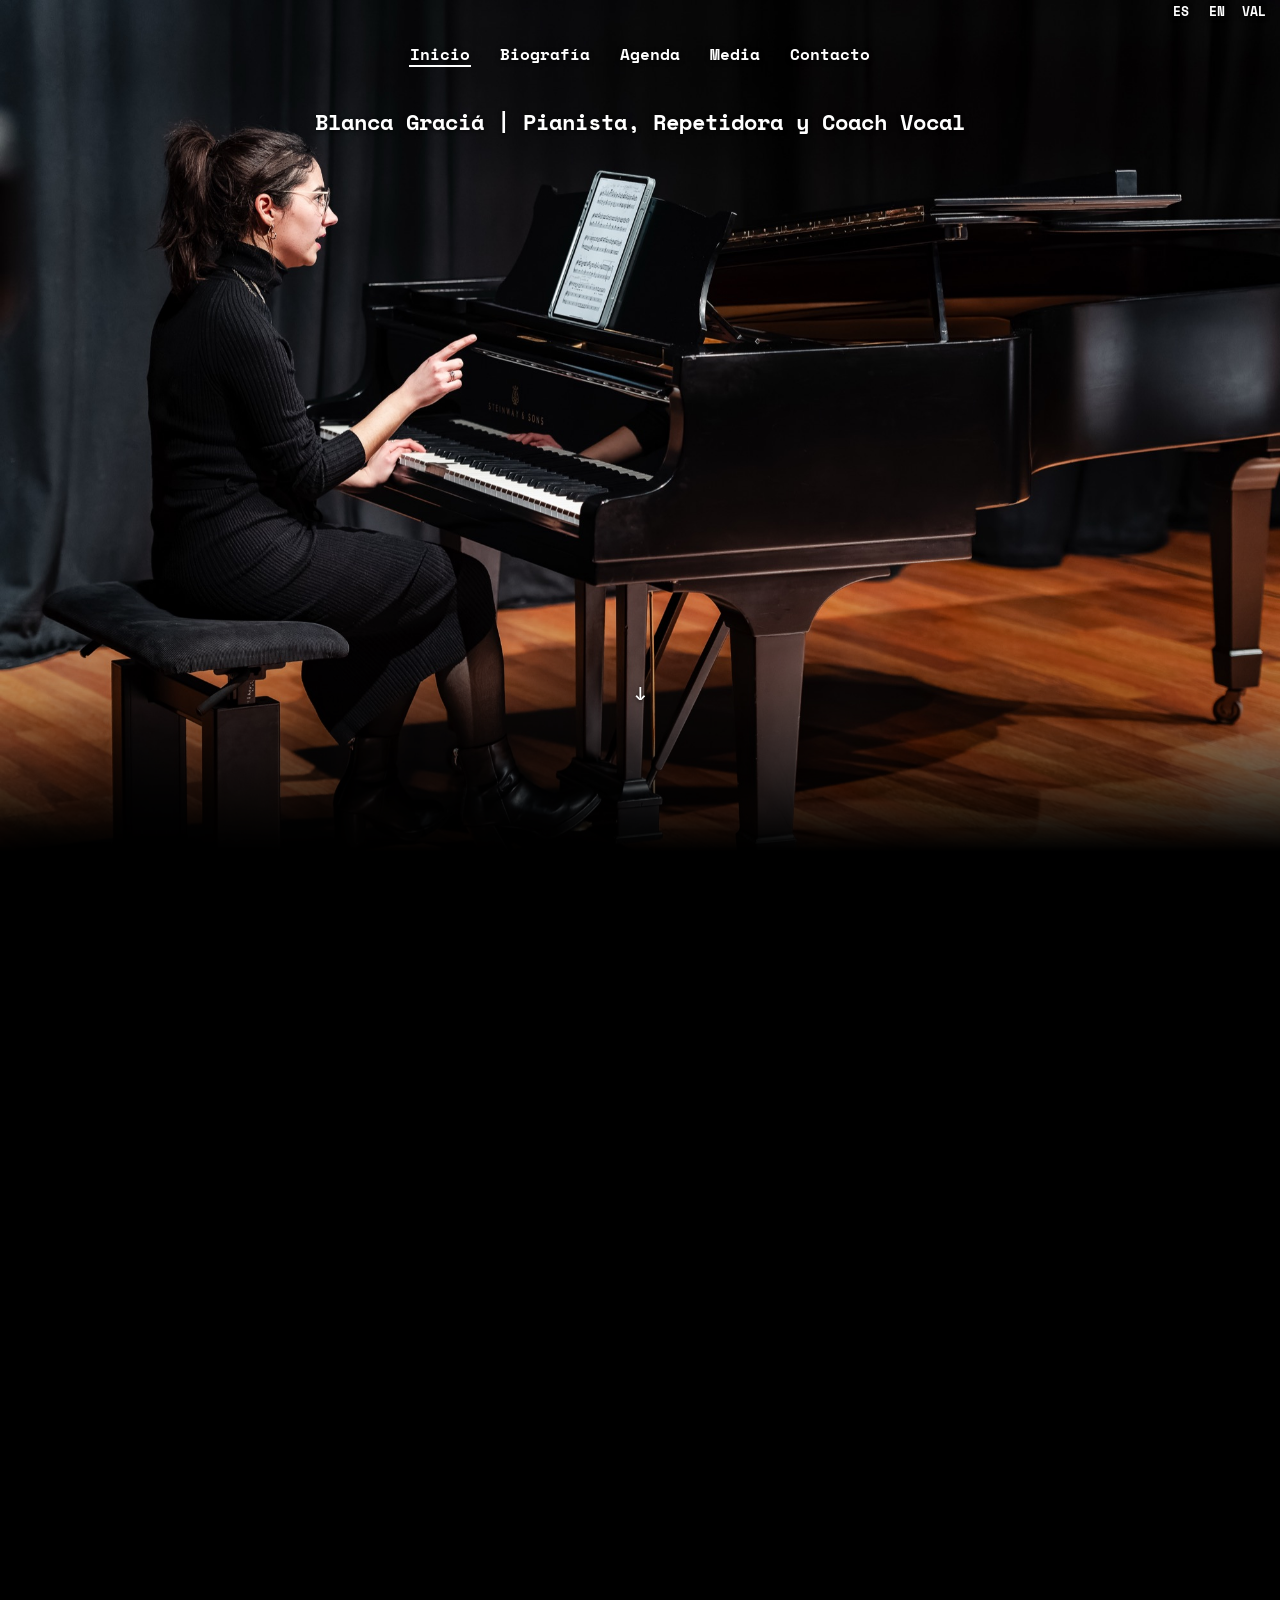
==== commit 04151d78: "Prepare multilingual site updates for Netlify Co-authored-by: Copilot <223556219+Copilot@users.norep" ====
--- a/index.html
+++ b/index.html
@@ -3,8 +3,48 @@
 <head>
   <meta charset="UTF-8">
   <meta name="viewport" content="width=device-width, initial-scale=1.0">
-  <meta name="description" content="Página personal de Blanca Graciá Rodríguez">
+  <meta name="description" content="Web oficial de Blanca Graciá Rodríguez, pianista, repertorista y vocal coach con trayectoria internacional en ópera, Lied y acompañamiento vocal.">
+  <meta name="robots" content="index, follow, max-image-preview:large">
+  <meta name="author" content="Blanca Graciá Rodríguez">
   <title>Blanca Graciá Rodríguez</title>
+  <link rel="canonical" href="https://blancagraciarodriguez.com/">
+  <link rel="icon" type="image/png" sizes="512x512" href="/favicon.png">
+  <link rel="apple-touch-icon" href="/favicon.png">
+  <meta property="og:type" content="profile">
+  <meta property="og:locale" content="es_ES">
+  <meta property="og:site_name" content="Blanca Graciá Rodríguez">
+  <meta property="og:title" content="Blanca Graciá Rodríguez | Pianista, repertorista y vocal coach">
+  <meta property="og:description" content="Web oficial de Blanca Graciá Rodríguez, pianista, repertorista y vocal coach con trayectoria internacional.">
+  <meta property="og:url" content="https://blancagraciarodriguez.com/">
+  <meta property="og:image" content="https://blancagraciarodriguez.com/images/ESTA%20SEGURO.JPG">
+  <meta property="og:image:alt" content="Retrato de Blanca Graciá Rodríguez">
+  <meta name="twitter:card" content="summary_large_image">
+  <meta name="twitter:title" content="Blanca Graciá Rodríguez | Pianista, repertorista y vocal coach">
+  <meta name="twitter:description" content="Web oficial de Blanca Graciá Rodríguez, pianista, repertorista y vocal coach con trayectoria internacional.">
+  <meta name="twitter:image" content="https://blancagraciarodriguez.com/images/ESTA%20SEGURO.JPG">
+  <script type="application/ld+json">
+    {
+      "@context": "https://schema.org",
+      "@type": "Person",
+      "@id": "https://blancagraciarodriguez.com/#blanca-gracia-rodriguez",
+      "name": "Blanca Graciá Rodríguez",
+      "url": "https://blancagraciarodriguez.com/",
+      "image": "https://blancagraciarodriguez.com/images/ESTA%20SEGURO.JPG",
+      "jobTitle": ["Pianista", "Repertorista", "Vocal coach"],
+      "description": "Pianista, repertorista y vocal coach especializada en ópera, Lied y acompañamiento vocal.",
+      "alumniOf": [
+        {
+          "@type": "CollegeOrUniversity",
+          "name": "Conservatorio Superior de Música Joaquín Rodrigo de Valencia"
+        },
+        {
+          "@type": "CollegeOrUniversity",
+          "name": "Conservatorio Real de Amberes"
+        }
+      ],
+      "knowsAbout": ["Piano", "Ópera", "Lied", "Acompañamiento vocal"]
+    }
+  </script>
   <link rel="stylesheet" href="interactive.css">
   <link rel="stylesheet" href="header-image.css">
   <link rel="stylesheet" href="features.css">
@@ -141,27 +181,18 @@
   <link rel="stylesheet" href="no-section-arrows.css">
   <link rel="stylesheet" href="desktop-content.css">
   <link rel="stylesheet" href="desktop-hide-mobile-controls.css">
+  <link rel="stylesheet" href="content-fade-in.css">
 </head>
 <body>
   <div class="language-switcher" aria-label="Idioma"><button type="button" data-language="es" class="active">ES</button><button type="button" data-language="en">EN</button><button type="button" data-language="va">VAL</button></div>
   <main class="site-shell">
-    <header class="site-header"><img class="profile-image" src="images/ESTA%20SEGURO.JPG" alt="Blanca Graciá Rodríguez"><button class="home-about-arrow" type="button" aria-label="Ir a Biografía">↓</button></header><div class="profile-overlay"><h1>Blanca Graciá | Pianist, Repetiteur, Vocal Coach</h1></div>
+    <header class="site-header"><img class="profile-image" src="images/optimized/ESTA%20SEGURO.jpg" alt="Blanca Graciá Rodríguez" fetchpriority="high" decoding="async"><button class="home-about-arrow" type="button" aria-label="Ir a Biografía">↓</button></header><div class="profile-overlay"><h1>Blanca Graciá Rodríguez | Pianist, Repetiteur, Vocal Coach</h1></div>
     <nav class="section-nav" aria-label="Apartados principales" role="tablist"><button type="button" data-panel="sobre-mi" role="tab">Sobre mí</button><button type="button" data-panel="agenda" role="tab">Agenda</button><button type="button" data-panel="redes" role="tab">Media</button><button type="button" data-panel="contacto" role="tab">Contacto</button></nav>
-    <section class="content-panel" data-content="sobre-mi" role="tabpanel"><div class="about-intro"><h2>Sobre mí</h2><p>Formada en el Conservatorio Profesional de Elda “Ana María Sánchez”, continuó sus estudios superiores en el Conservatorio Superior de Música “Joaquín Rodrigo” de Valencia, donde se graduó en la especialidad de Piano con honores. Su inquietud artística la llevó a ampliar su formación en Alemania y posteriormente en el Conservatorio Real de Amberes, donde obtuvo el Máster en Acompañamiento Vocal y Lied con matrícula de honor bajo la dirección de Jeanne-Minette Cilliers.</p><p>Su trayectoria profesional ha experimentado un notable crecimiento en los últimos años. Ha formado parte del Programa para Jóvenes Artistas 2023–2024 del National Opera Studio de Londres y, recientemente, ha desarrollado su labor como pianista repetidora en la English National Opera durante la temporada 2025–2026. En este contexto, ha participado en diversas producciones operísticas bajo la dirección de reconocidos maestros como Julia Jones, Marie Jacquot, Clelia Cafiero, Yi-Chen Li, Matthew Kofi Waldren y Kerem Hasan, entre otros.</p><p>Como intérprete especializada en Lied, Blanca Graciá Rodríguez ha actuado en destacados festivales internacionales como el Oxford Lieder Festival, SongEasel o el Hidalgo Festival de Múnich. Asimismo, ha sido reconocida en diversos certámenes, siendo finalista en el II Certamen Internacional de Lied y Canción (España, 2018), en el Concurso Galantes Talanti (Letonia, 2022) y en los Ashburnham English Song Awards (2025), además de obtener el tercer premio en el International Music Competition France en 2022.</p><p>Con esta designación, Elda reconoce el talento, la proyección internacional y la excelencia artística de una música local que llevará su experiencia y sensibilidad al frente del pasodoble <em>Idella</em>, aportando una nueva dimensión a este acto tan esperado y querido por el público.</p><button class="about-down-button" type="button" aria-controls="about-photo-reveal" aria-expanded="false" aria-label="Mostrar foto">↓</button></div><div id="about-photo-reveal" class="about-photo-reveal" hidden><img class="about-photo" src="images/Blanca_Color-6.jpg" alt="Retrato de Blanca Graciá Rodríguez"></div><button class="auditions-dot" type="button" aria-controls="auditions-section" aria-expanded="false" aria-label="Mostrar audiciones">→</button><section id="auditions-section" class="auditions-section" hidden><h3>Audiciones</h3><div class="auditions-grid"><a href="https://youtu.be/GKI2NcM75Xw?si=i7mkodE8K7sJrise" target="_blank" rel="noopener noreferrer"><img src="https://img.youtube.com/vi/GKI2NcM75Xw/hqdefault.jpg" alt="Ver audición 1 en YouTube"><span>Audición 1</span></a><a href="https://youtu.be/kO8jUgePnX4" target="_blank" rel="noopener noreferrer"><img src="https://img.youtube.com/vi/kO8jUgePnX4/hqdefault.jpg" alt="Ver audición 2 en YouTube"><span>Audición 2</span></a></div></section></section>
+    <section class="content-panel" data-content="sobre-mi" role="tabpanel"><div class="about-intro"><h2>Sobre mí</h2><p>Formada en el Conservatorio Profesional de Elda “Ana María Sánchez”, continuó sus estudios superiores en el Conservatorio Superior de Música “Joaquín Rodrigo” de Valencia, donde se graduó en la especialidad de Piano con honores. Su inquietud artística la llevó a ampliar su formación en Alemania y posteriormente en el Conservatorio Real de Amberes, donde obtuvo el Máster en Acompañamiento Vocal y Lied con matrícula de honor bajo la dirección de Jeanne-Minette Cilliers.</p><p>Su trayectoria profesional ha experimentado un notable crecimiento en los últimos años. Ha formado parte del Programa para Jóvenes Artistas 2023–2024 del National Opera Studio de Londres y, recientemente, ha desarrollado su labor como pianista repetidora en la English National Opera durante la temporada 2025–2026. En este contexto, ha participado en diversas producciones operísticas bajo la dirección de reconocidos maestros como Julia Jones, Marie Jacquot, Clelia Cafiero, Yi-Chen Li, Matthew Kofi Waldren y Kerem Hasan, entre otros.</p><p>Como intérprete especializada en Lied, Blanca Graciá Rodríguez ha actuado en destacados festivales internacionales como el Oxford Lieder Festival, SongEasel o el Hidalgo Festival de Múnich. Asimismo, ha sido reconocida en diversos certámenes, siendo finalista en el II Certamen Internacional de Lied y Canción (España, 2018), en el Concurso Galantes Talanti (Letonia, 2022) y en los Ashburnham English Song Awards (2025), además de obtener el tercer premio en el International Music Competition France en 2022.</p><p>Con esta designación, Elda reconoce el talento, la proyección internacional y la excelencia artística de una música local que llevará su experiencia y sensibilidad al frente del pasodoble <em>Idella</em>, aportando una nueva dimensión a este acto tan esperado y querido por el público.</p><button class="about-down-button" type="button" aria-controls="about-photo-reveal" aria-expanded="false" aria-label="Mostrar foto">↓</button></div><div id="about-photo-reveal" class="about-photo-reveal" hidden><img class="about-photo" src="images/optimized/Blanca_Color-6.jpg" alt="Retrato de Blanca Graciá Rodríguez" loading="lazy" decoding="async"></div><button class="auditions-dot" type="button" aria-controls="auditions-section" aria-expanded="false" aria-label="Mostrar audiciones">→</button><section id="auditions-section" class="auditions-section" hidden><h3>Audiciones</h3><div class="auditions-grid"><a href="https://youtu.be/GKI2NcM75Xw?si=i7mkodE8K7sJrise" target="_blank" rel="noopener noreferrer"><img src="https://img.youtube.com/vi/GKI2NcM75Xw/hqdefault.jpg" alt="Ver audición 1 en YouTube" loading="lazy" decoding="async"><span>Audición 1</span></a><a href="https://youtu.be/kO8jUgePnX4" target="_blank" rel="noopener noreferrer"><img src="https://img.youtube.com/vi/kO8jUgePnX4/hqdefault.jpg" alt="Ver audición 2 en YouTube" loading="lazy" decoding="async"><span>Audición 2</span></a></div></section></section>
     <section class="content-panel" data-content="agenda" role="tabpanel" hidden><p class="panel-kicker">02 · Próximamente</p><h2>Agenda</h2><p>Consulta mis próximos eventos, reuniones y espacios disponibles.</p><div class="agenda-grid"><article class="agenda-card"><time>[DÍA · FECHA]</time><strong>[Evento o reunión]</strong><span>[Hora y lugar]</span></article><article class="agenda-card"><time>[DÍA · FECHA]</time><strong>[Evento o reunión]</strong><span>[Hora y lugar]</span></article><article class="agenda-card"><time>[DÍA · FECHA]</time><strong>[Evento o reunión]</strong><span>[Hora y lugar]</span></article></div></section>
     <section class="content-panel" data-content="redes" role="tabpanel" hidden><p class="panel-kicker">03 · Conecta</p><h2>Redes Sociales</h2><p>Encuéntrame también en estos espacios.</p><div class="social-grid"><a class="social-link" href="#"><svg class="social-logo linkedin-logo" viewBox="0 0 24 24" aria-hidden="true"><rect x="2" y="2" width="20" height="20" rx="4"/><text x="12" y="15.5" text-anchor="middle" font-size="12" font-weight="700" font-family="Arial, Helvetica, sans-serif">in</text></svg><strong>LinkedIn</strong><span>[Añadir perfil]</span></a><a class="social-link" href="#"><svg class="social-logo instagram-logo" viewBox="0 0 24 24" aria-hidden="true"><rect x="3" y="3" width="18" height="18" rx="5"/><circle class="brand-ring" cx="12" cy="12" r="4.2"/><circle class="brand-dot" cx="16.9" cy="7.1" r="1.4"/></svg><strong>Instagram</strong><span>[Añadir usuario]</span></a><a class="social-link" href="#"><svg class="social-logo facebook-logo" viewBox="0 0 24 24" aria-hidden="true"><circle cx="12" cy="12" r="10"/><text x="12" y="16.2" text-anchor="middle" font-size="14" font-weight="700" font-family="Arial, Helvetica, sans-serif">f</text></svg><strong>Facebook</strong><span>[Añadir página]</span></a><a class="social-link" href="#"><svg class="social-logo youtube-logo" viewBox="0 0 24 24" aria-hidden="true"><rect x="2" y="2" width="20" height="20" rx="5"/><path class="yt-triangle" d="M10.5 8.7 16 12l-5.5 3.3Z"/></svg><strong>YouTube</strong><span>[Añadir canal]</span></a></div></section>
     <section class="content-panel" data-content="contacto" role="tabpanel" hidden><p class="panel-kicker">05 · Hablemos</p><h2>Contacto</h2><p>¿Tienes una idea, una propuesta o simplemente quieres saludar? Puedes escribirme mediante este formulario.</p><form class="contact-form" action="https://formsubmit.co/gr_blanca@hotmail.es" method="POST"><input type="hidden" name="_subject" value="Nuevo mensaje desde la web de Blanca Graciá"><input type="hidden" name="_captcha" value="false"><label>Nombre<input type="text" name="nombre" required placeholder="Tu nombre"></label><label>Email<input type="email" name="email" required placeholder="tu@email.com"></label><label>Mensaje<textarea name="mensaje" required placeholder="Escribe tu mensaje"></textarea></label><button type="submit">Enviar mensaje</button></form></section>
   </main>
   <script type="module" src="app.js"></script>
-  <script src="https://identity.netlify.com/v1/netlify-identity-widget.js"></script>
-  <script>
-    if (window.netlifyIdentity) {
-      window.netlifyIdentity.on('init', (user) => {
-        if (!user) {
-          window.netlifyIdentity.on('login', () => { document.location.href = '/admin/'; });
-        }
-      });
-    }
-  </script>
 </body>
 </html>
--- a/about-background.css
+++ b/about-background.css
@@ -1 +1 @@
-[data-content="sobre-mi"]{position:relative;isolation:isolate;overflow:hidden;color:#fff;background:linear-gradient(90deg,rgba(8,28,39,.86) 0%,rgba(8,28,39,.58) 42%,rgba(8,28,39,.12) 100%),url("images/Blanca_Color-6.jpg") center/cover no-repeat}.about-layout{grid-template-columns:minmax(0,1fr) minmax(220px,300px);gap:42px;align-items:start}.about-photo{display:none}.about-note{background:rgba(241,245,244,.9);color:var(--ink);border-left-color:var(--accent)}[data-content="sobre-mi"] h2,[data-content="sobre-mi"] p,[data-content="sobre-mi"] .panel-kicker{position:relative;z-index:1}[data-content="sobre-mi"] h2{color:#fff}[data-content="sobre-mi"] .about-layout>div>p{max-width:600px;color:#eef5f4}.about-note strong{color:var(--accent)}@media(max-width:700px){[data-content="sobre-mi"]{background-position:58% center;background-image:linear-gradient(180deg,rgba(8,28,39,.86) 0%,rgba(8,28,39,.4) 62%,rgba(8,28,39,.72) 100%),url("images/Blanca_Color-6.jpg")}.about-layout{grid-template-columns:1fr;gap:25px}}
+[data-content="sobre-mi"]{position:relative;isolation:isolate;overflow:hidden;color:#fff;background:linear-gradient(90deg,rgba(8,28,39,.86) 0%,rgba(8,28,39,.58) 42%,rgba(8,28,39,.12) 100%),url("images/optimized/Blanca_Color-6.jpg") center/cover no-repeat}.about-layout{grid-template-columns:minmax(0,1fr) minmax(220px,300px);gap:42px;align-items:start}.about-photo{display:none}.about-note{background:rgba(241,245,244,.9);color:var(--ink);border-left-color:var(--accent)}[data-content="sobre-mi"] h2,[data-content="sobre-mi"] p,[data-content="sobre-mi"] .panel-kicker{position:relative;z-index:1}[data-content="sobre-mi"] h2{color:#fff}[data-content="sobre-mi"] .about-layout>div>p{max-width:600px;color:#eef5f4}.about-note strong{color:var(--accent)}@media(max-width:700px){[data-content="sobre-mi"]{background-position:58% center;background-image:linear-gradient(180deg,rgba(8,28,39,.86) 0%,rgba(8,28,39,.4) 62%,rgba(8,28,39,.72) 100%),url("images/optimized/Blanca_Color-6.jpg")}.about-layout{grid-template-columns:1fr;gap:25px}}
--- a/exit-notice.css
+++ b/exit-notice.css
@@ -1 +1 @@
-.exit-notice{position:fixed;inset:0;z-index:100;display:grid;place-items:center;padding:24px;background:rgba(8,28,39,.58)}.exit-notice-box{width:min(430px,100%);padding:28px;background:#295663;border:1px solid rgba(255,255,255,.65);color:#fff;box-shadow:0 18px 50px rgba(0,0,0,.3);font-family:"Space Mono",monospace}.exit-notice-box h2{margin:0 0 14px;font-size:17px}.exit-notice-box p{margin:0 0 20px;color:#d4e2e1;font-size:12px}.exit-notice-box label{display:flex;align-items:center;gap:9px;margin-bottom:24px;color:#f4f8f7;font-size:11px;cursor:pointer}.exit-notice-checkbox{width:16px;height:16px;accent-color:#fff}.exit-notice-actions{display:flex;justify-content:flex-end;gap:12px}.exit-notice-actions button{padding:10px 14px;border:1px solid rgba(255,255,255,.65);color:#fff;background:transparent;font:700 10px "Space Mono",monospace;cursor:pointer}.exit-notice-actions button:hover,.exit-notice-actions button:focus-visible{color:#295663;background:#fff;box-shadow:none}.exit-notice-continue{background:rgba(255,255,255,.12)!important}@media(max-width:500px){.exit-notice-box{padding:22px}.exit-notice-actions{justify-content:stretch}.exit-notice-actions button{flex:1}}
+.exit-notice{position:fixed;inset:0;z-index:100;display:grid;place-items:center;padding:24px;background:transparent}.exit-notice-box{width:min(430px,100%);padding:28px;background:#000;border:2px solid #fff!important;color:#fff;box-shadow:0 18px 50px rgba(0,0,0,.3);font-family:"Space Mono",monospace}.exit-notice-box h2{margin:0 0 14px;font-size:17px}.exit-notice-box p{margin:0 0 20px;color:#d4e2e1;font-size:12px}.exit-notice-box label{display:flex;align-items:center;gap:9px;margin-bottom:24px;color:#f4f8f7;font-size:11px;cursor:pointer}.exit-notice-checkbox{width:16px;height:16px;accent-color:#fff}.exit-notice-actions{display:flex;justify-content:flex-end;gap:12px}.exit-notice-actions button{padding:10px 14px;border:1px solid #fff!important;color:#fff;background:transparent;font:700 10px "Space Mono",monospace;cursor:pointer}.exit-notice-actions button:hover,.exit-notice-actions button:focus-visible{color:#000;background:#fff;box-shadow:none}.exit-notice-continue{background:rgba(255,255,255,.12)!important}@media(max-width:500px){.exit-notice-box{padding:22px}.exit-notice-actions{justify-content:stretch}.exit-notice-actions button{flex:1}}
--- a/black-palette.css
+++ b/black-palette.css
@@ -976,7 +976,8 @@
 }
 
 .upcoming-event-link {
-  text-decoration: none !important;
+  text-decoration: underline !important;
+  text-underline-offset: 3px;
 }
 
 [data-content="redes"] .social-grid {
--- a/content-fade-in.css
+++ b/content-fade-in.css
@@ -0,0 +1,3 @@
+.site-shell{opacity:0;transition:opacity .5s ease}
+.site-shell.is-ready{opacity:1}
+@media(prefers-reduced-motion:reduce){.site-shell{transition:none;opacity:1}}
